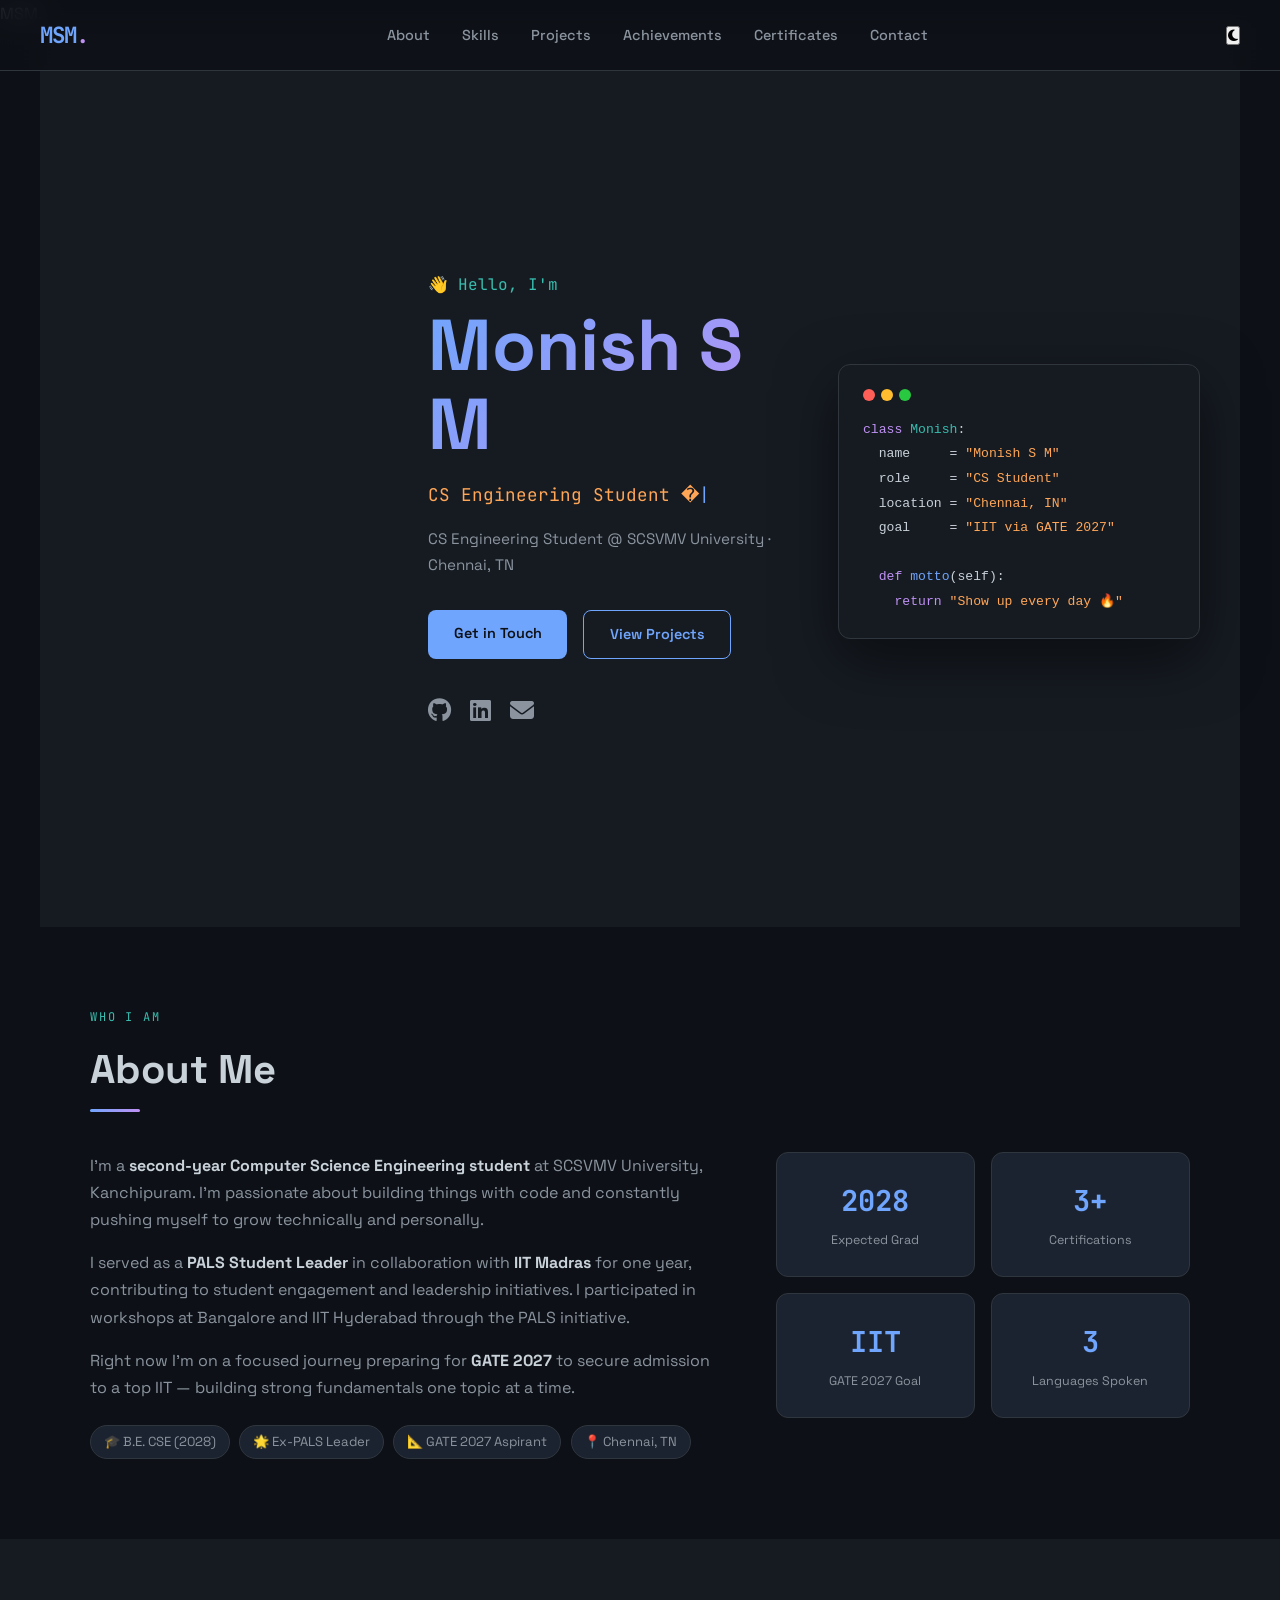
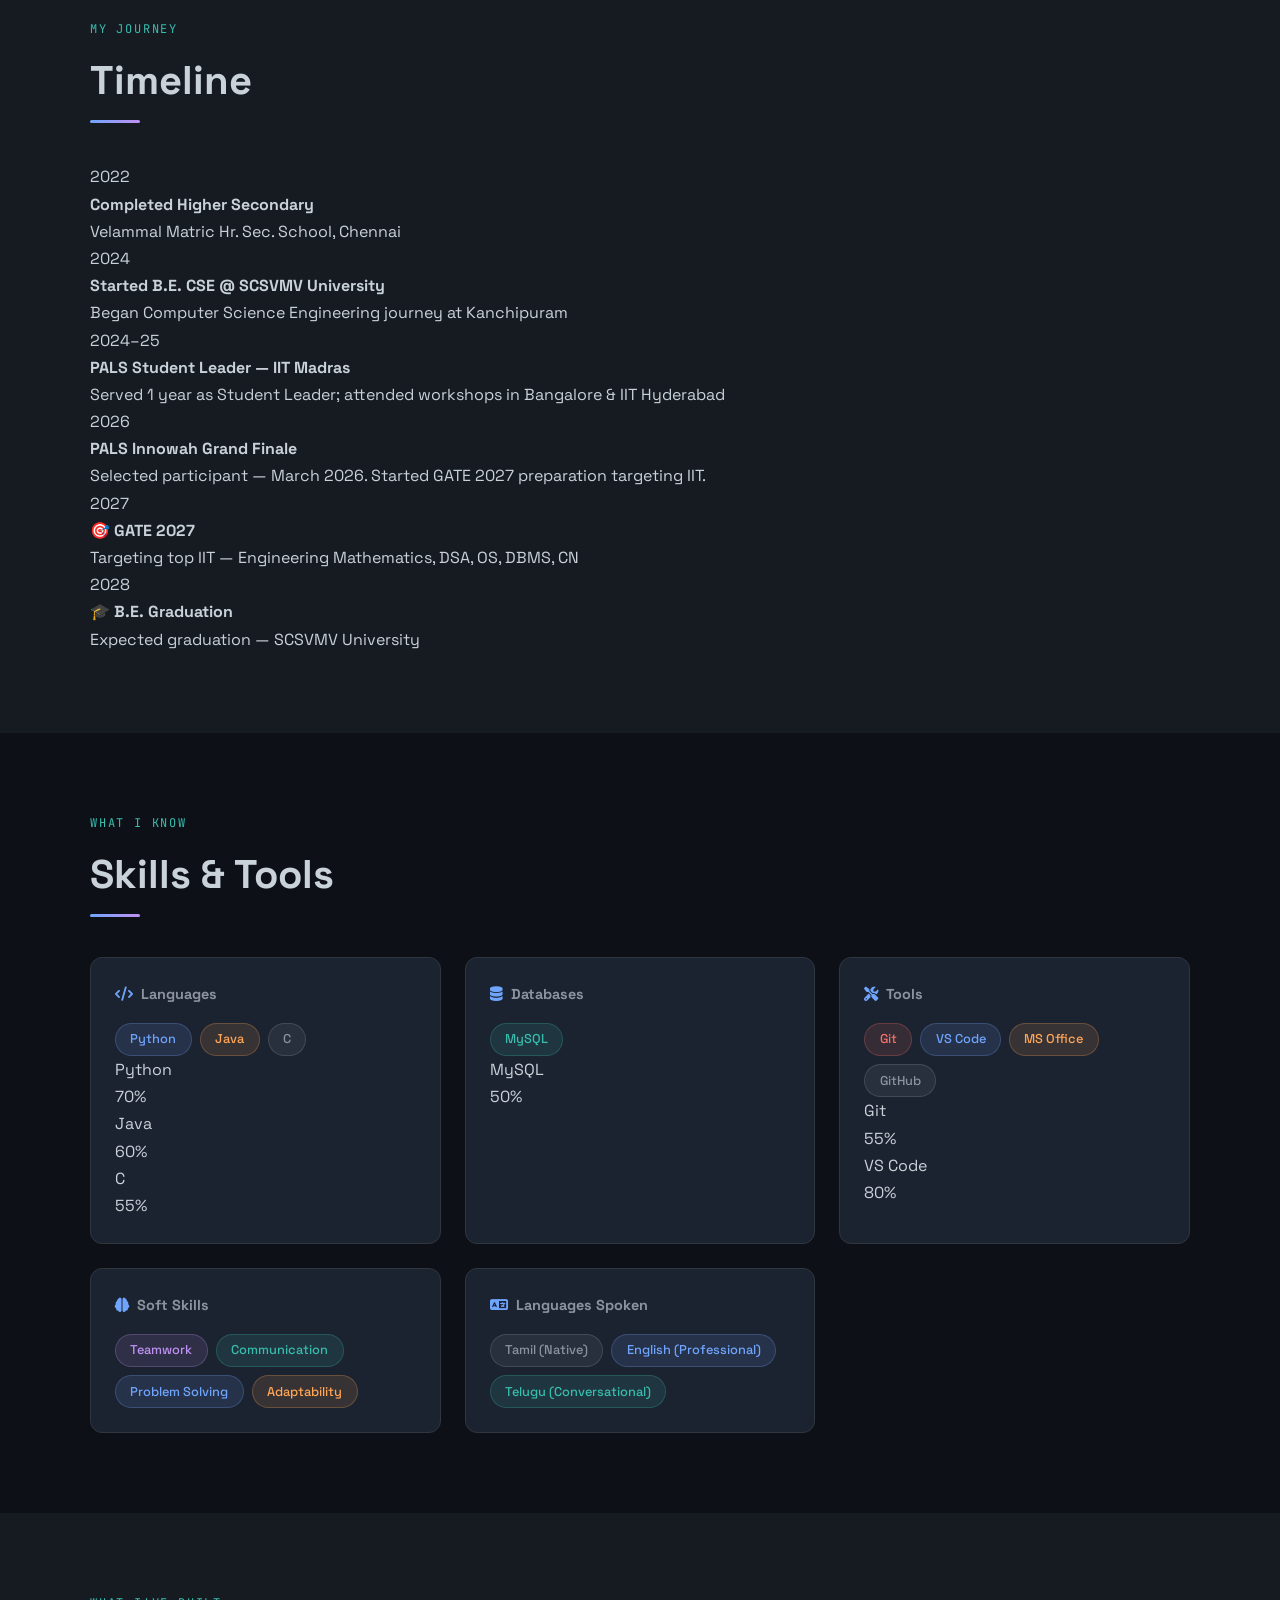
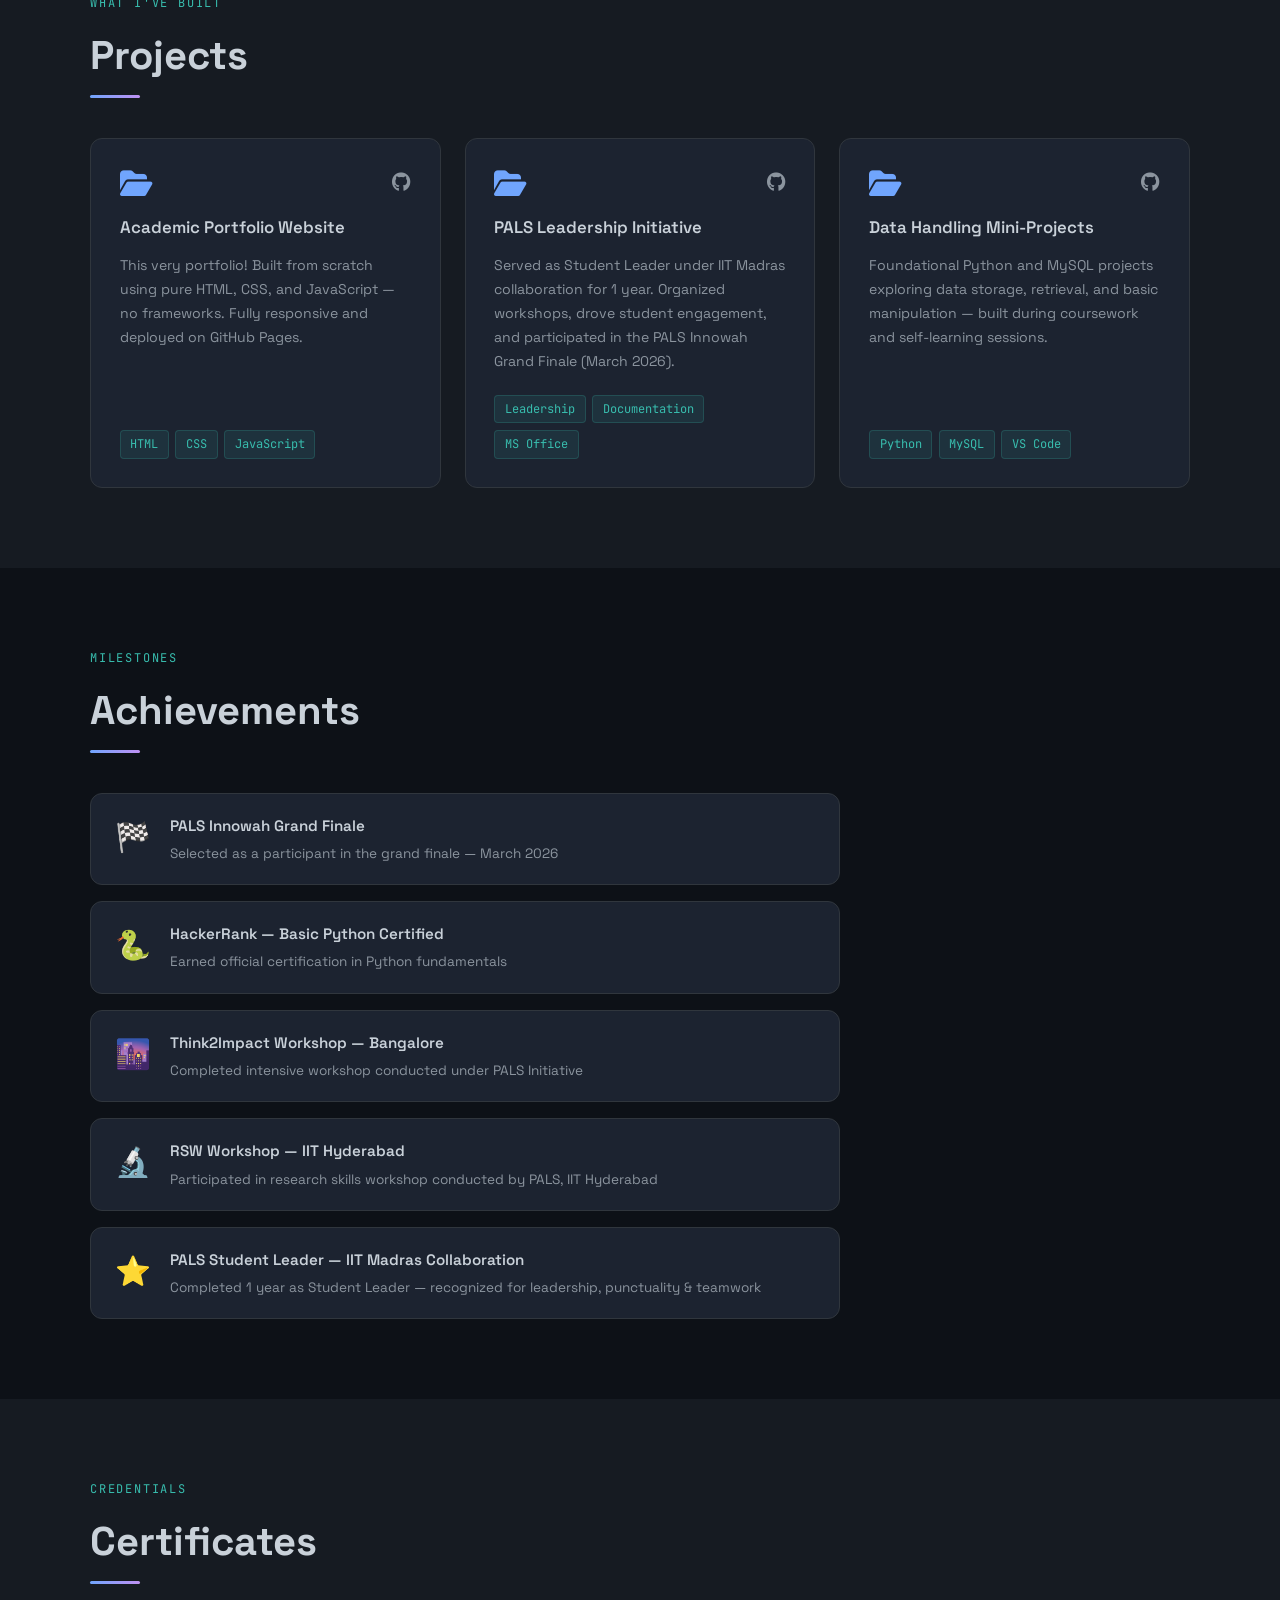
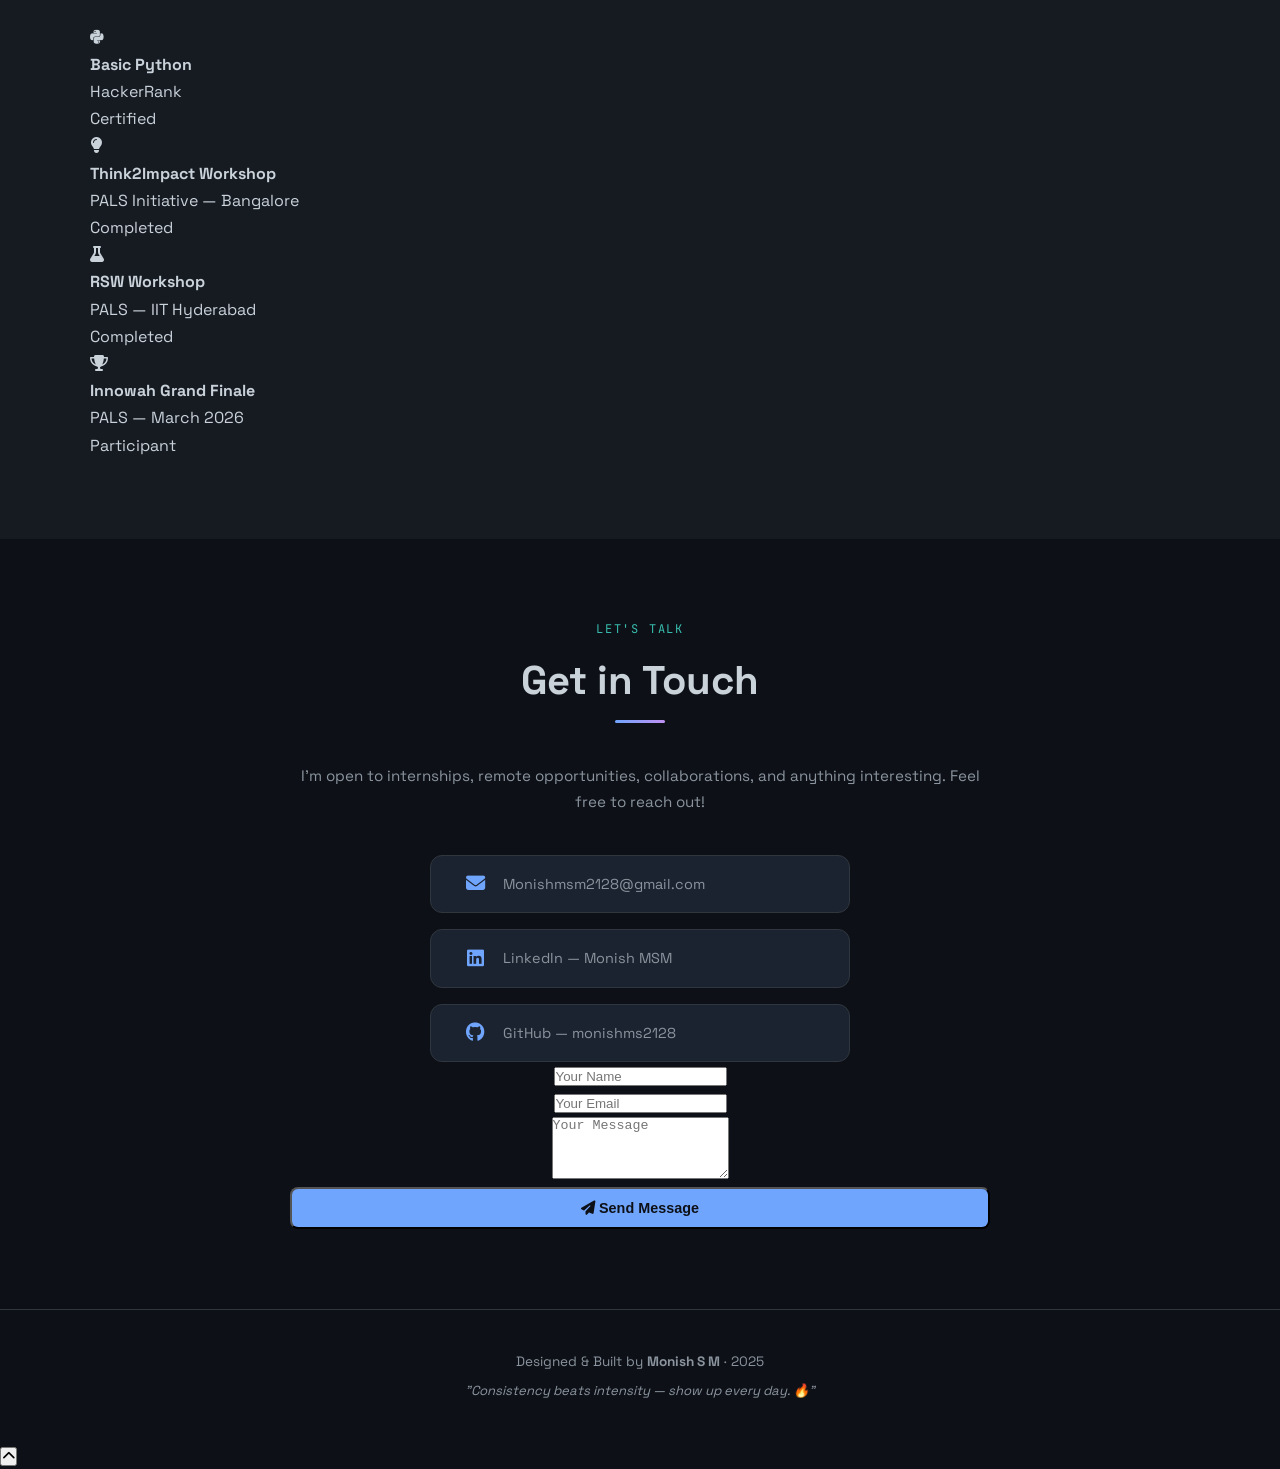
==== index.html @ 7070e0ac "Enhance index.html with new UI features and updates Added loading screen, scroll progress, custom cu" ====
<!DOCTYPE html>
<html lang="en">
<head>
  <meta charset="UTF-8" />
  <meta name="viewport" content="width=device-width, initial-scale=1.0"/>
  <title>Monish S M — Portfolio</title>
  <link rel="stylesheet" href="style.css"/>
  <link href="https://fonts.googleapis.com/css2?family=Space+Grotesk:wght@400;500;600;700&family=JetBrains+Mono:wght@400;600&display=swap" rel="stylesheet"/>
  <link rel="stylesheet" href="https://cdnjs.cloudflare.com/ajax/libs/font-awesome/6.5.0/css/all.min.css"/>
</head>
<body>

  <!-- LOADING SCREEN -->
  <div id="loader">
    <div class="loader-text">MSM<span class="loader-dot">.</span></div>
    <div class="loader-bar"><div class="loader-fill"></div></div>
  </div>

  <!-- SCROLL PROGRESS -->
  <div id="scroll-progress"></div>

  <!-- CUSTOM CURSOR -->
  <div id="cursor"></div>
  <div id="cursor-trail"></div>

  <!-- NAV -->
  <nav id="navbar">
    <div class="nav-logo">MSM<span class="dot">.</span></div>
    <ul class="nav-links" id="nav-links">
      <li><a href="#about">About</a></li>
      <li><a href="#skills">Skills</a></li>
      <li><a href="#projects">Projects</a></li>
      <li><a href="#achievements">Achievements</a></li>
      <li><a href="#certificates">Certificates</a></li>
      <li><a href="#contact">Contact</a></li>
    </ul>
    <div class="nav-right">
      <button id="theme-toggle" title="Toggle theme"><i class="fas fa-moon"></i></button>
      <div class="hamburger" id="hamburger"><span></span><span></span><span></span></div>
    </div>
  </nav>

  <!-- HERO -->
  <section id="hero">
    <canvas id="particles"></canvas>
    <div class="hero-content">
      <p class="hero-eyebrow">👋 Hello, I'm</p>
      <h1 class="hero-name">Monish S M</h1>
      <div class="hero-typing">
        <span id="typed-text"></span><span class="cursor">|</span>
      </div>
      <p class="hero-sub">CS Engineering Student @ SCSVMV University · Chennai, TN</p>
      <div class="hero-btns">
        <a href="#contact" class="btn btn-primary">Get in Touch</a>
        <a href="#projects" class="btn btn-outline">View Projects</a>
      </div>
      <div class="hero-links">
        <a href="https://github.com/monishms2128" target="_blank"><i class="fab fa-github"></i></a>
        <a href="https://www.linkedin.com/in/monish-msm" target="_blank"><i class="fab fa-linkedin"></i></a>
        <a href="mailto:Monishmsm2128@gmail.com"><i class="fas fa-envelope"></i></a>
      </div>
    </div>
    <div class="hero-visual">
      <div class="code-card">
        <div class="code-dots"><span></span><span></span><span></span></div>
        <pre><code><span class="kw">class</span> <span class="cn">Monish</span>:
  name     = <span class="str">"Monish S M"</span>
  role     = <span class="str">"CS Student"</span>
  location = <span class="str">"Chennai, IN"</span>
  goal     = <span class="str">"IIT via GATE 2027"</span>

  <span class="kw">def</span> <span class="fn">motto</span>(self):
    <span class="kw">return</span> <span class="str">"Show up every day 🔥"</span></code></pre>
      </div>
    </div>
  </section>

  <!-- ABOUT -->
  <section id="about">
    <div class="section-inner">
      <p class="section-label">WHO I AM</p>
      <h2 class="section-title">About Me</h2>
      <div class="about-grid">
        <div class="about-text">
          <p>I'm a <strong>second-year Computer Science Engineering student</strong> at SCSVMV University, Kanchipuram. I'm passionate about building things with code and constantly pushing myself to grow technically and personally.</p>
          <p>I served as a <strong>PALS Student Leader</strong> in collaboration with <strong>IIT Madras</strong> for one year, contributing to student engagement and leadership initiatives. I participated in workshops at Bangalore and IIT Hyderabad through the PALS initiative.</p>
          <p>Right now I'm on a focused journey preparing for <strong>GATE 2027</strong> to secure admission to a top IIT — building strong fundamentals one topic at a time.</p>
          <div class="about-tags">
            <span>🎓 B.E. CSE (2028)</span>
            <span>🌟 Ex-PALS Leader</span>
            <span>📐 GATE 2027 Aspirant</span>
            <span>📍 Chennai, TN</span>
          </div>
        </div>
        <div class="about-stats">
          <div class="stat-card reveal"><span class="stat-num">2028</span><span class="stat-label">Expected Grad</span></div>
          <div class="stat-card reveal"><span class="stat-num">3+</span><span class="stat-label">Certifications</span></div>
          <div class="stat-card reveal"><span class="stat-num">IIT</span><span class="stat-label">GATE 2027 Goal</span></div>
          <div class="stat-card reveal"><span class="stat-num">3</span><span class="stat-label">Languages Spoken</span></div>
        </div>
      </div>
    </div>
  </section>

  <!-- TIMELINE -->
  <section id="timeline">
    <div class="section-inner">
      <p class="section-label">MY JOURNEY</p>
      <h2 class="section-title">Timeline</h2>
      <div class="timeline">
        <div class="tl-item reveal">
          <div class="tl-dot"></div>
          <div class="tl-year">2022</div>
          <div class="tl-card">
            <h4>Completed Higher Secondary</h4>
            <p>Velammal Matric Hr. Sec. School, Chennai</p>
          </div>
        </div>
        <div class="tl-item reveal">
          <div class="tl-dot"></div>
          <div class="tl-year">2024</div>
          <div class="tl-card">
            <h4>Started B.E. CSE @ SCSVMV University</h4>
            <p>Began Computer Science Engineering journey at Kanchipuram</p>
          </div>
        </div>
        <div class="tl-item reveal">
          <div class="tl-dot"></div>
          <div class="tl-year">2024–25</div>
          <div class="tl-card">
            <h4>PALS Student Leader — IIT Madras</h4>
            <p>Served 1 year as Student Leader; attended workshops in Bangalore & IIT Hyderabad</p>
          </div>
        </div>
        <div class="tl-item reveal">
          <div class="tl-dot"></div>
          <div class="tl-year">2026</div>
          <div class="tl-card">
            <h4>PALS Innowah Grand Finale</h4>
            <p>Selected participant — March 2026. Started GATE 2027 preparation targeting IIT.</p>
          </div>
        </div>
        <div class="tl-item reveal">
          <div class="tl-dot tl-future"></div>
          <div class="tl-year">2027</div>
          <div class="tl-card tl-card-future">
            <h4>🎯 GATE 2027</h4>
            <p>Targeting top IIT — Engineering Mathematics, DSA, OS, DBMS, CN</p>
          </div>
        </div>
        <div class="tl-item reveal">
          <div class="tl-dot tl-future"></div>
          <div class="tl-year">2028</div>
          <div class="tl-card tl-card-future">
            <h4>🎓 B.E. Graduation</h4>
            <p>Expected graduation — SCSVMV University</p>
          </div>
        </div>
      </div>
    </div>
  </section>

  <!-- SKILLS -->
  <section id="skills">
    <div class="section-inner">
      <p class="section-label">WHAT I KNOW</p>
      <h2 class="section-title">Skills & Tools</h2>
      <div class="skills-grid">
        <div class="skill-group reveal">
          <h3><i class="fas fa-code"></i> Languages</h3>
          <div class="skill-pills">
            <span class="pill pill-blue">Python</span>
            <span class="pill pill-orange">Java</span>
            <span class="pill pill-gray">C</span>
          </div>
          <div class="skill-bars">
            <div class="skill-bar-item">
              <span>Python</span>
              <div class="bar"><div class="bar-fill" data-w="70"></div></div>
              <span class="pct">70%</span>
            </div>
            <div class="skill-bar-item">
              <span>Java</span>
              <div class="bar"><div class="bar-fill" data-w="60"></div></div>
              <span class="pct">60%</span>
            </div>
            <div class="skill-bar-item">
              <span>C</span>
              <div class="bar"><div class="bar-fill" data-w="55"></div></div>
              <span class="pct">55%</span>
            </div>
          </div>
        </div>
        <div class="skill-group reveal">
          <h3><i class="fas fa-database"></i> Databases</h3>
          <div class="skill-pills">
            <span class="pill pill-teal">MySQL</span>
          </div>
          <div class="skill-bars">
            <div class="skill-bar-item">
              <span>MySQL</span>
              <div class="bar"><div class="bar-fill" data-w="50"></div></div>
              <span class="pct">50%</span>
            </div>
          </div>
        </div>
        <div class="skill-group reveal">
          <h3><i class="fas fa-tools"></i> Tools</h3>
          <div class="skill-pills">
            <span class="pill pill-red">Git</span>
            <span class="pill pill-blue">VS Code</span>
            <span class="pill pill-orange">MS Office</span>
            <span class="pill pill-gray">GitHub</span>
          </div>
          <div class="skill-bars">
            <div class="skill-bar-item">
              <span>Git</span>
              <div class="bar"><div class="bar-fill" data-w="55"></div></div>
              <span class="pct">55%</span>
            </div>
            <div class="skill-bar-item">
              <span>VS Code</span>
              <div class="bar"><div class="bar-fill" data-w="80"></div></div>
              <span class="pct">80%</span>
            </div>
          </div>
        </div>
        <div class="skill-group reveal">
          <h3><i class="fas fa-brain"></i> Soft Skills</h3>
          <div class="skill-pills">
            <span class="pill pill-purple">Teamwork</span>
            <span class="pill pill-teal">Communication</span>
            <span class="pill pill-blue">Problem Solving</span>
            <span class="pill pill-orange">Adaptability</span>
          </div>
        </div>
        <div class="skill-group reveal">
          <h3><i class="fas fa-language"></i> Languages Spoken</h3>
          <div class="skill-pills">
            <span class="pill pill-gray">Tamil (Native)</span>
            <span class="pill pill-blue">English (Professional)</span>
            <span class="pill pill-teal">Telugu (Conversational)</span>
          </div>
        </div>
      </div>
    </div>
  </section>

  <!-- PROJECTS -->
  <section id="projects">
    <div class="section-inner">
      <p class="section-label">WHAT I'VE BUILT</p>
      <h2 class="section-title">Projects</h2>
      <div class="projects-grid">
        <div class="project-card reveal">
          <div class="project-top">
            <i class="fas fa-folder-open project-icon"></i>
            <div class="project-links">
              <a href="https://github.com/monishms2128" target="_blank"><i class="fab fa-github"></i></a>
            </div>
          </div>
          <h3>Academic Portfolio Website</h3>
          <p>This very portfolio! Built from scratch using pure HTML, CSS, and JavaScript — no frameworks. Fully responsive and deployed on GitHub Pages.</p>
          <div class="project-stack">
            <span>HTML</span><span>CSS</span><span>JavaScript</span>
          </div>
        </div>
        <div class="project-card reveal">
          <div class="project-top">
            <i class="fas fa-folder-open project-icon"></i>
            <div class="project-links">
              <a href="https://github.com/monishms2128" target="_blank"><i class="fab fa-github"></i></a>
            </div>
          </div>
          <h3>PALS Leadership Initiative</h3>
          <p>Served as Student Leader under IIT Madras collaboration for 1 year. Organized workshops, drove student engagement, and participated in the PALS Innowah Grand Finale (March 2026).</p>
          <div class="project-stack">
            <span>Leadership</span><span>Documentation</span><span>MS Office</span>
          </div>
        </div>
        <div class="project-card reveal">
          <div class="project-top">
            <i class="fas fa-folder-open project-icon"></i>
            <div class="project-links">
              <a href="https://github.com/monishms2128" target="_blank"><i class="fab fa-github"></i></a>
            </div>
          </div>
          <h3>Data Handling Mini-Projects</h3>
          <p>Foundational Python and MySQL projects exploring data storage, retrieval, and basic manipulation — built during coursework and self-learning sessions.</p>
          <div class="project-stack">
            <span>Python</span><span>MySQL</span><span>VS Code</span>
          </div>
        </div>
      </div>
    </div>
  </section>

  <!-- ACHIEVEMENTS -->
  <section id="achievements">
    <div class="section-inner">
      <p class="section-label">MILESTONES</p>
      <h2 class="section-title">Achievements</h2>
      <div class="achievements-list">
        <div class="achievement-item reveal">
          <div class="ach-icon">🏁</div>
          <div class="ach-body">
            <h4>PALS Innowah Grand Finale</h4>
            <p>Selected as a participant in the grand finale — March 2026</p>
          </div>
        </div>
        <div class="achievement-item reveal">
          <div class="ach-icon">🐍</div>
          <div class="ach-body">
            <h4>HackerRank — Basic Python Certified</h4>
            <p>Earned official certification in Python fundamentals</p>
          </div>
        </div>
        <div class="achievement-item reveal">
          <div class="ach-icon">🌆</div>
          <div class="ach-body">
            <h4>Think2Impact Workshop — Bangalore</h4>
            <p>Completed intensive workshop conducted under PALS Initiative</p>
          </div>
        </div>
        <div class="achievement-item reveal">
          <div class="ach-icon">🔬</div>
          <div class="ach-body">
            <h4>RSW Workshop — IIT Hyderabad</h4>
            <p>Participated in research skills workshop conducted by PALS, IIT Hyderabad</p>
          </div>
        </div>
        <div class="achievement-item reveal">
          <div class="ach-icon">⭐</div>
          <div class="ach-body">
            <h4>PALS Student Leader — IIT Madras Collaboration</h4>
            <p>Completed 1 year as Student Leader — recognized for leadership, punctuality & teamwork</p>
          </div>
        </div>
      </div>
    </div>
  </section>

  <!-- CERTIFICATES -->
  <section id="certificates">
    <div class="section-inner">
      <p class="section-label">CREDENTIALS</p>
      <h2 class="section-title">Certificates</h2>
      <div class="cert-grid">
        <div class="cert-card reveal">
          <div class="cert-icon"><i class="fab fa-python"></i></div>
          <div class="cert-body">
            <h4>Basic Python</h4>
            <p>HackerRank</p>
            <span class="cert-badge">Certified</span>
          </div>
        </div>
        <div class="cert-card reveal">
          <div class="cert-icon"><i class="fas fa-lightbulb"></i></div>
          <div class="cert-body">
            <h4>Think2Impact Workshop</h4>
            <p>PALS Initiative — Bangalore</p>
            <span class="cert-badge">Completed</span>
          </div>
        </div>
        <div class="cert-card reveal">
          <div class="cert-icon"><i class="fas fa-flask"></i></div>
          <div class="cert-body">
            <h4>RSW Workshop</h4>
            <p>PALS — IIT Hyderabad</p>
            <span class="cert-badge">Completed</span>
          </div>
        </div>
        <div class="cert-card reveal">
          <div class="cert-icon"><i class="fas fa-trophy"></i></div>
          <div class="cert-body">
            <h4>Innowah Grand Finale</h4>
            <p>PALS — March 2026</p>
            <span class="cert-badge">Participant</span>
          </div>
        </div>
      </div>
    </div>
  </section>

  <!-- CONTACT -->
  <section id="contact">
    <div class="section-inner contact-inner">
      <p class="section-label">LET'S TALK</p>
      <h2 class="section-title">Get in Touch</h2>
      <p class="contact-sub">I'm open to internships, remote opportunities, collaborations, and anything interesting. Feel free to reach out!</p>
      <div class="contact-wrapper">
        <div class="contact-links">
          <a href="mailto:Monishmsm2128@gmail.com" class="contact-card reveal">
            <i class="fas fa-envelope"></i>
            <span>Monishmsm2128@gmail.com</span>
          </a>
          <a href="https://www.linkedin.com/in/monish-msm" target="_blank" class="contact-card reveal">
            <i class="fab fa-linkedin"></i>
            <span>LinkedIn — Monish MSM</span>
          </a>
          <a href="https://github.com/monishms2128" target="_blank" class="contact-card reveal">
            <i class="fab fa-github"></i>
            <span>GitHub — monishms2128</span>
          </a>
        </div>
        <form class="contact-form reveal" id="contact-form">
          <div class="form-group">
            <input type="text" id="form-name" placeholder="Your Name" required />
          </div>
          <div class="form-group">
            <input type="email" id="form-email" placeholder="Your Email" required />
          </div>
          <div class="form-group">
            <textarea id="form-msg" rows="4" placeholder="Your Message" required></textarea>
          </div>
          <button type="submit" class="btn btn-primary" style="width:100%">
            <i class="fas fa-paper-plane"></i> Send Message
          </button>
          <p class="form-note" id="form-status"></p>
        </form>
      </div>
    </div>
  </section>

  <!-- FOOTER -->
  <footer>
    <p>Designed & Built by <strong>Monish S M</strong> · 2025</p>
    <p class="footer-motto">"Consistency beats intensity — show up every day. 🔥"</p>
  </footer>

  <!-- BACK TO TOP -->
  <button id="back-top" title="Back to top"><i class="fas fa-chevron-up"></i></button>

  <script src="script.js"></script>
</body>
</html>
---- style.css ----
/* ── RESET & BASE ── */
*, *::before, *::after { margin: 0; padding: 0; box-sizing: border-box; }

:root {
  --bg:        #0d1117;
  --bg2:       #161b22;
  --bg3:       #1c2330;
  --border:    #30363d;
  --text:      #c9d1d9;
  --text-dim:  #8b949e;
  --accent:    #70a5fd;
  --accent2:   #bf91f3;
  --teal:      #38bdae;
  --red:       #f47067;
  --orange:    #ffa657;
  --yellow:    #e3b341;
  --font-main: 'Space Grotesk', sans-serif;
  --font-mono: 'JetBrains Mono', monospace;
}

html { scroll-behavior: smooth; }

body {
  background: var(--bg);
  color: var(--text);
  font-family: var(--font-main);
  line-height: 1.7;
  overflow-x: hidden;
}

a { color: inherit; text-decoration: none; }

/* ── SCROLLBAR ── */
::-webkit-scrollbar { width: 6px; }
::-webkit-scrollbar-track { background: var(--bg); }
::-webkit-scrollbar-thumb { background: var(--accent); border-radius: 3px; }

/* ── NAV ── */
#navbar {
  position: fixed; top: 0; left: 0; right: 0; z-index: 100;
  display: flex; align-items: center; justify-content: space-between;
  padding: 1rem 2.5rem;
  background: rgba(13,17,23,0.85);
  backdrop-filter: blur(12px);
  border-bottom: 1px solid var(--border);
  transition: box-shadow 0.3s;
}
#navbar.scrolled { box-shadow: 0 4px 30px rgba(0,0,0,0.4); }

.nav-logo {
  font-family: var(--font-mono);
  font-size: 1.4rem;
  font-weight: 700;
  color: var(--accent);
  letter-spacing: -1px;
}
.dot { color: var(--accent2); }

.nav-links { display: flex; gap: 2rem; list-style: none; }
.nav-links a {
  font-size: 0.9rem;
  font-weight: 500;
  color: var(--text-dim);
  transition: color 0.2s;
  position: relative;
}
.nav-links a::after {
  content: '';
  position: absolute; bottom: -3px; left: 0;
  width: 0; height: 2px;
  background: var(--accent);
  transition: width 0.2s;
}
.nav-links a:hover { color: var(--accent); }
.nav-links a:hover::after { width: 100%; }

.hamburger { display: none; flex-direction: column; gap: 5px; cursor: pointer; }
.hamburger span { display: block; width: 24px; height: 2px; background: var(--text); border-radius: 2px; transition: 0.3s; }

/* ── HERO ── */
#hero {
  min-height: 100vh;
  display: flex; align-items: center; justify-content: space-between;
  gap: 3rem;
  padding: 7rem 2.5rem 4rem;
  max-width: 1200px;
  margin: 0 auto;
}

.hero-content { flex: 1; }
.hero-eyebrow { font-family: var(--font-mono); color: var(--teal); font-size: 1rem; margin-bottom: 0.5rem; }

.hero-name {
  font-size: clamp(2.8rem, 6vw, 4.5rem);
  font-weight: 700;
  line-height: 1.1;
  background: linear-gradient(135deg, var(--accent) 0%, var(--accent2) 100%);
  -webkit-background-clip: text;
  -webkit-text-fill-color: transparent;
  background-clip: text;
  margin-bottom: 1rem;
}

.hero-typing {
  font-family: var(--font-mono);
  font-size: 1.1rem;
  color: var(--orange);
  min-height: 1.8rem;
  margin-bottom: 1rem;
}
.cursor {
  display: inline-block;
  color: var(--accent);
  animation: blink 0.8s infinite;
}
@keyframes blink { 0%,100%{opacity:1} 50%{opacity:0} }

.hero-sub { color: var(--text-dim); font-size: 0.95rem; margin-bottom: 2rem; }

.hero-btns { display: flex; gap: 1rem; flex-wrap: wrap; margin-bottom: 2rem; }

.btn {
  padding: 0.7rem 1.6rem;
  border-radius: 8px;
  font-weight: 600;
  font-size: 0.9rem;
  cursor: pointer;
  transition: all 0.2s;
  display: inline-block;
}
.btn-primary {
  background: var(--accent);
  color: var(--bg);
}
.btn-primary:hover { background: #5a94f0; transform: translateY(-2px); box-shadow: 0 8px 20px rgba(112,165,253,0.3); }
.btn-outline {
  border: 1.5px solid var(--accent);
  color: var(--accent);
}
.btn-outline:hover { background: rgba(112,165,253,0.1); transform: translateY(-2px); }

.hero-links { display: flex; gap: 1.2rem; }
.hero-links a {
  font-size: 1.5rem;
  color: var(--text-dim);
  transition: color 0.2s, transform 0.2s;
}
.hero-links a:hover { color: var(--accent); transform: translateY(-3px); }

/* CODE CARD */
.hero-visual { flex: 1; display: flex; justify-content: center; align-items: center; }
.code-card {
  background: var(--bg2);
  border: 1px solid var(--border);
  border-radius: 12px;
  padding: 1.5rem;
  width: 100%;
  max-width: 420px;
  box-shadow: 0 20px 60px rgba(0,0,0,0.5);
  animation: float 4s ease-in-out infinite;
}
@keyframes float {
  0%,100% { transform: translateY(0); }
  50% { transform: translateY(-12px); }
}
.code-dots { display: flex; gap: 6px; margin-bottom: 1rem; }
.code-dots span {
  width: 12px; height: 12px; border-radius: 50%;
}
.code-dots span:nth-child(1) { background: #ff5f57; }
.code-dots span:nth-child(2) { background: #febc2e; }
.code-dots span:nth-child(3) { background: #28c840; }

.code-card pre { font-family: var(--font-mono); font-size: 0.82rem; line-height: 1.8; overflow-x: auto; }
.kw  { color: var(--accent2); }
.cn  { color: var(--teal); }
.fn  { color: var(--accent); }
.str { color: var(--orange); }

/* ── SECTIONS ── */
section { padding: 5rem 1rem; }
section:nth-child(even) { background: var(--bg2); }

.section-inner { max-width: 1100px; margin: 0 auto; }

.section-label {
  font-family: var(--font-mono);
  font-size: 0.75rem;
  letter-spacing: 0.15em;
  color: var(--teal);
  margin-bottom: 0.5rem;
}
.section-title {
  font-size: clamp(1.8rem, 4vw, 2.5rem);
  font-weight: 700;
  margin-bottom: 3rem;
  position: relative;
  display: inline-block;
}
.section-title::after {
  content: '';
  position: absolute;
  bottom: -8px; left: 0;
  width: 50px; height: 3px;
  background: linear-gradient(90deg, var(--accent), var(--accent2));
  border-radius: 2px;
}

/* ── ABOUT ── */
.about-grid { display: grid; grid-template-columns: 1.5fr 1fr; gap: 4rem; align-items: start; }
.about-text p { color: var(--text-dim); margin-bottom: 1rem; }
.about-text strong { color: var(--text); }
.about-tags { display: flex; flex-wrap: wrap; gap: 0.6rem; margin-top: 1.5rem; }
.about-tags span {
  background: var(--bg3);
  border: 1px solid var(--border);
  padding: 0.3rem 0.8rem;
  border-radius: 20px;
  font-size: 0.82rem;
  color: var(--text-dim);
}
.about-stats { display: grid; grid-template-columns: 1fr 1fr; gap: 1rem; }
.stat-card {
  background: var(--bg3);
  border: 1px solid var(--border);
  border-radius: 12px;
  padding: 1.5rem 1rem;
  text-align: center;
  transition: border-color 0.2s, transform 0.2s;
}
.stat-card:hover { border-color: var(--accent); transform: translateY(-3px); }
.stat-num { display: block; font-size: 1.8rem; font-weight: 700; color: var(--accent); font-family: var(--font-mono); }
.stat-label { font-size: 0.78rem; color: var(--text-dim); margin-top: 0.3rem; display: block; }

/* ── SKILLS ── */
.skills-grid { display: grid; grid-template-columns: repeat(auto-fit, minmax(260px, 1fr)); gap: 1.5rem; }
.skill-group {
  background: var(--bg3);
  border: 1px solid var(--border);
  border-radius: 12px;
  padding: 1.5rem;
  transition: border-color 0.2s;
}
.skill-group:hover { border-color: var(--accent); }
.skill-group h3 { font-size: 0.9rem; color: var(--text-dim); margin-bottom: 1rem; display: flex; align-items: center; gap: 0.5rem; }
.skill-group h3 i { color: var(--accent); }
.skill-pills { display: flex; flex-wrap: wrap; gap: 0.5rem; }
.pill {
  padding: 0.3rem 0.9rem;
  border-radius: 20px;
  font-size: 0.8rem;
  font-weight: 500;
  border: 1px solid transparent;
}
.pill-blue   { background: rgba(112,165,253,0.12); color: var(--accent);  border-color: rgba(112,165,253,0.25); }
.pill-orange { background: rgba(255,166,87,0.12);  color: var(--orange);  border-color: rgba(255,166,87,0.25); }
.pill-gray   { background: rgba(139,148,158,0.12); color: var(--text-dim);border-color: rgba(139,148,158,0.25); }
.pill-teal   { background: rgba(56,189,174,0.12);  color: var(--teal);    border-color: rgba(56,189,174,0.25); }
.pill-red    { background: rgba(244,112,103,0.12); color: var(--red);     border-color: rgba(244,112,103,0.25); }
.pill-purple { background: rgba(191,145,243,0.12); color: var(--accent2); border-color: rgba(191,145,243,0.25); }

/* ── PROJECTS ── */
.projects-grid { display: grid; grid-template-columns: repeat(auto-fit, minmax(300px, 1fr)); gap: 1.5rem; }
.project-card {
  background: var(--bg3);
  border: 1px solid var(--border);
  border-radius: 12px;
  padding: 1.8rem;
  display: flex; flex-direction: column; gap: 0.8rem;
  transition: border-color 0.2s, transform 0.2s;
}
.project-card:hover { border-color: var(--accent); transform: translateY(-4px); box-shadow: 0 12px 40px rgba(0,0,0,0.3); }
.project-top { display: flex; justify-content: space-between; align-items: center; }
.project-icon { font-size: 1.8rem; color: var(--accent); }
.project-links a { font-size: 1.2rem; color: var(--text-dim); transition: color 0.2s; }
.project-links a:hover { color: var(--accent); }
.project-card h3 { font-size: 1.05rem; font-weight: 600; }
.project-card p { font-size: 0.88rem; color: var(--text-dim); flex: 1; }
.project-stack { display: flex; flex-wrap: wrap; gap: 0.4rem; margin-top: 0.5rem; }
.project-stack span {
  font-family: var(--font-mono);
  font-size: 0.75rem;
  color: var(--teal);
  background: rgba(56,189,174,0.1);
  border: 1px solid rgba(56,189,174,0.2);
  padding: 0.2rem 0.6rem;
  border-radius: 4px;
}

/* ── ACHIEVEMENTS ── */
.achievements-list { display: flex; flex-direction: column; gap: 1rem; max-width: 750px; }
.achievement-item {
  display: flex; align-items: flex-start; gap: 1.2rem;
  background: var(--bg3);
  border: 1px solid var(--border);
  border-radius: 12px;
  padding: 1.2rem 1.5rem;
  transition: border-color 0.2s, transform 0.2s;
}
.achievement-item:hover { border-color: var(--accent2); transform: translateX(4px); }
.ach-icon { font-size: 1.8rem; flex-shrink: 0; }
.ach-body h4 { font-size: 0.95rem; font-weight: 600; margin-bottom: 0.2rem; }
.ach-body p { font-size: 0.85rem; color: var(--text-dim); }

/* ── EDUCATION ── */
.edu-timeline { display: flex; flex-direction: column; gap: 1.2rem; max-width: 700px; }
.edu-card {
  display: flex; gap: 1.5rem; align-items: flex-start;
  background: var(--bg3);
  border: 1px solid var(--border);
  border-left: 3px solid var(--accent);
  border-radius: 0 12px 12px 0;
  padding: 1.5rem;
  transition: border-color 0.2s;
}
.edu-card:hover { border-left-color: var(--accent2); }
.edu-year {
  font-family: var(--font-mono);
  font-size: 0.82rem;
  color: var(--teal);
  min-width: 90px;
  padding-top: 0.2rem;
}
.edu-details h3 { font-size: 1rem; font-weight: 600; margin-bottom: 0.3rem; }
.edu-details p { font-size: 0.88rem; color: var(--text-dim); margin-bottom: 0.6rem; }
.edu-badge {
  font-size: 0.75rem;
  padding: 0.2rem 0.7rem;
  border-radius: 20px;
  background: rgba(112,165,253,0.15);
  color: var(--accent);
  border: 1px solid rgba(112,165,253,0.3);
}
.edu-done {
  background: rgba(56,189,174,0.15);
  color: var(--teal);
  border-color: rgba(56,189,174,0.3);
}

/* ── CONTACT ── */
.contact-inner { text-align: center; max-width: 700px; margin: 0 auto; }
.contact-inner .section-title::after { left: 50%; transform: translateX(-50%); }
.contact-sub { color: var(--text-dim); margin-bottom: 2.5rem; font-size: 0.95rem; }
.contact-links { display: flex; flex-direction: column; gap: 1rem; align-items: center; }
.contact-card {
  display: flex; align-items: center; gap: 1rem;
  background: var(--bg3);
  border: 1px solid var(--border);
  border-radius: 12px;
  padding: 1rem 2rem;
  width: 100%; max-width: 420px;
  transition: border-color 0.2s, transform 0.2s;
}
.contact-card:hover { border-color: var(--accent); transform: translateY(-2px); }
.contact-card i { font-size: 1.2rem; color: var(--accent); width: 24px; }
.contact-card span { font-size: 0.9rem; color: var(--text-dim); }

/* ── FOOTER ── */
footer {
  text-align: center;
  padding: 2.5rem 1rem;
  border-top: 1px solid var(--border);
  color: var(--text-dim);
  font-size: 0.85rem;
}
.footer-motto { color: var(--text-dim); font-style: italic; margin-top: 0.4rem; font-size: 0.82rem; }

/* ── FADE IN ANIMATION ── */
.fade-in { opacity: 0; transform: translateY(24px); transition: opacity 0.6s ease, transform 0.6s ease; }
.fade-in.visible { opacity: 1; transform: translateY(0); }

/* ── RESPONSIVE ── */
@media (max-width: 900px) {
  #hero { flex-direction: column; text-align: center; padding-top: 6rem; }
  .hero-btns, .hero-links { justify-content: center; }
  .about-grid { grid-template-columns: 1fr; }
  .hero-visual { width: 100%; }
}
@media (max-width: 600px) {
  .nav-links { display: none; flex-direction: column; position: absolute; top: 60px; left: 0; right: 0; background: var(--bg2); padding: 1.5rem; border-bottom: 1px solid var(--border); gap: 1rem; }
  .nav-links.open { display: flex; }
  .hamburger { display: flex; }
  #hero { padding: 5rem 1.2rem 3rem; }
  .about-stats { grid-template-columns: 1fr 1fr; }
  .edu-card { flex-direction: column; gap: 0.5rem; }
}
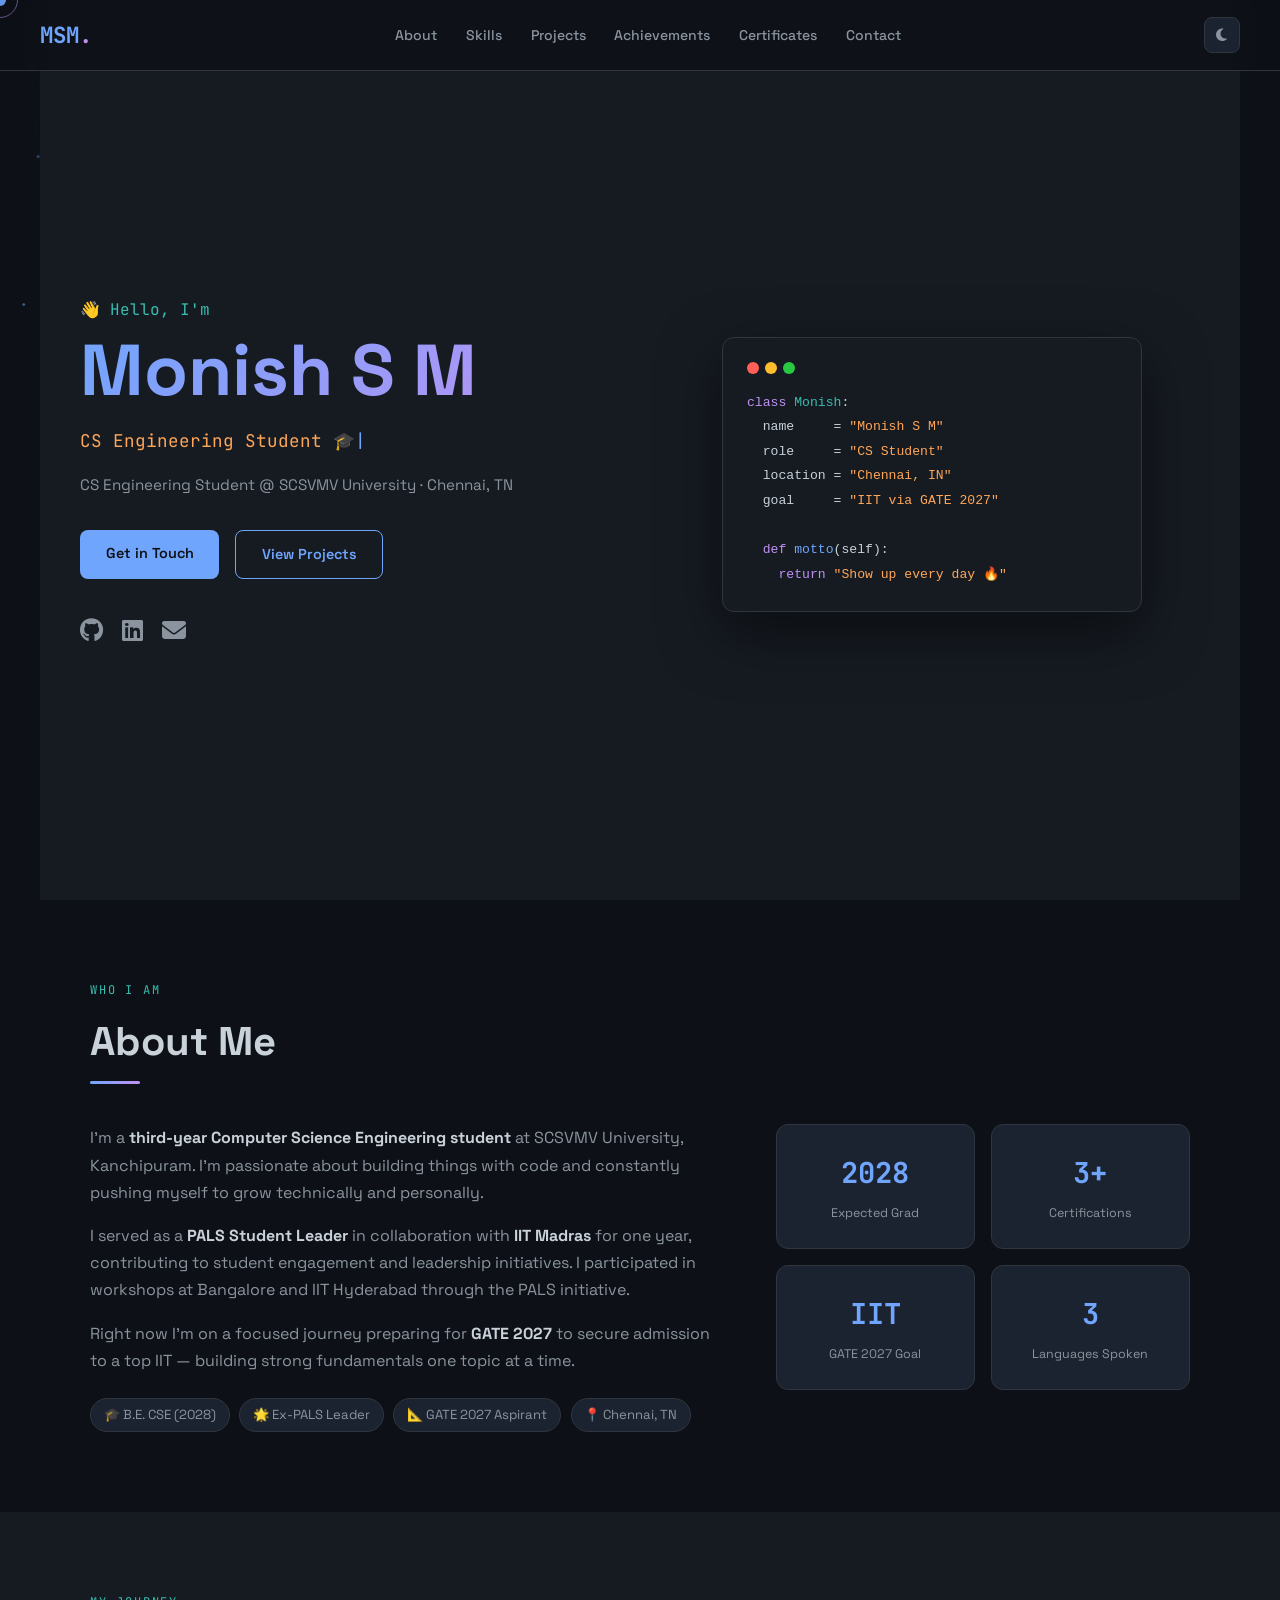
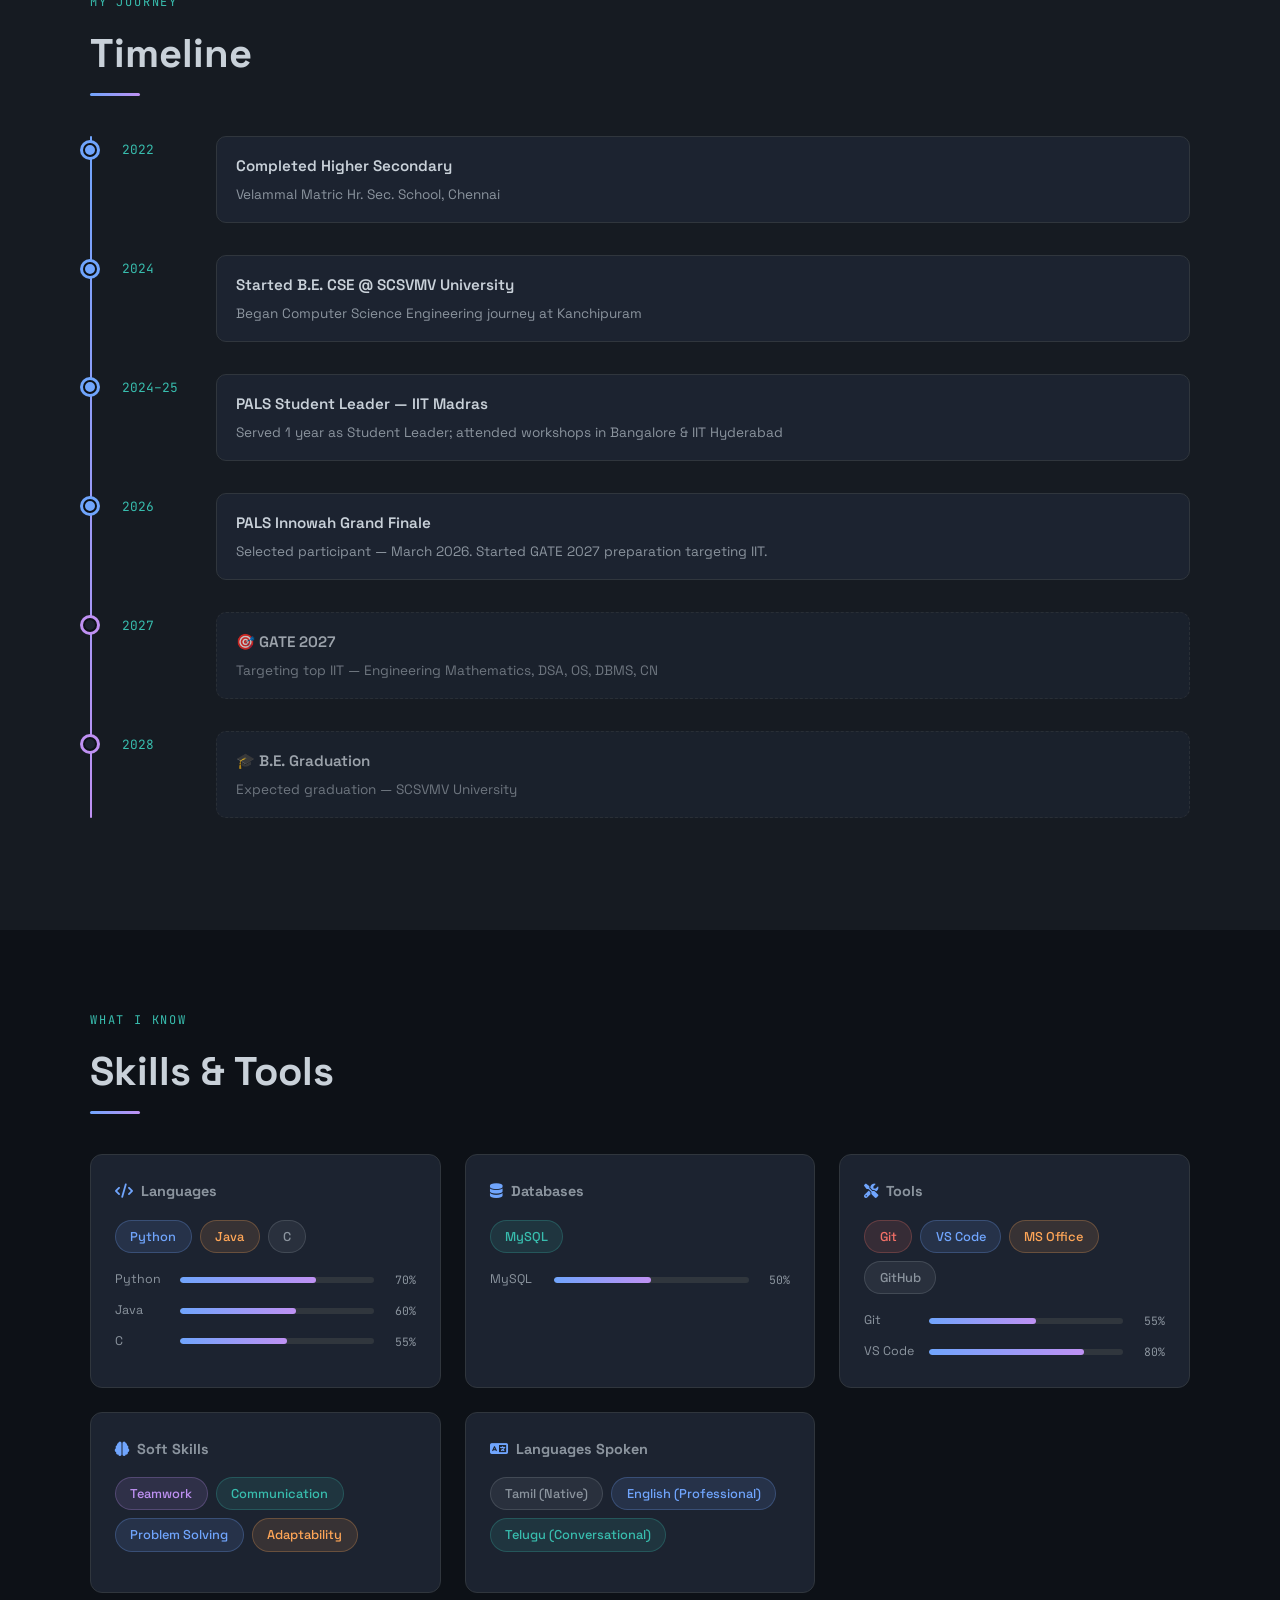
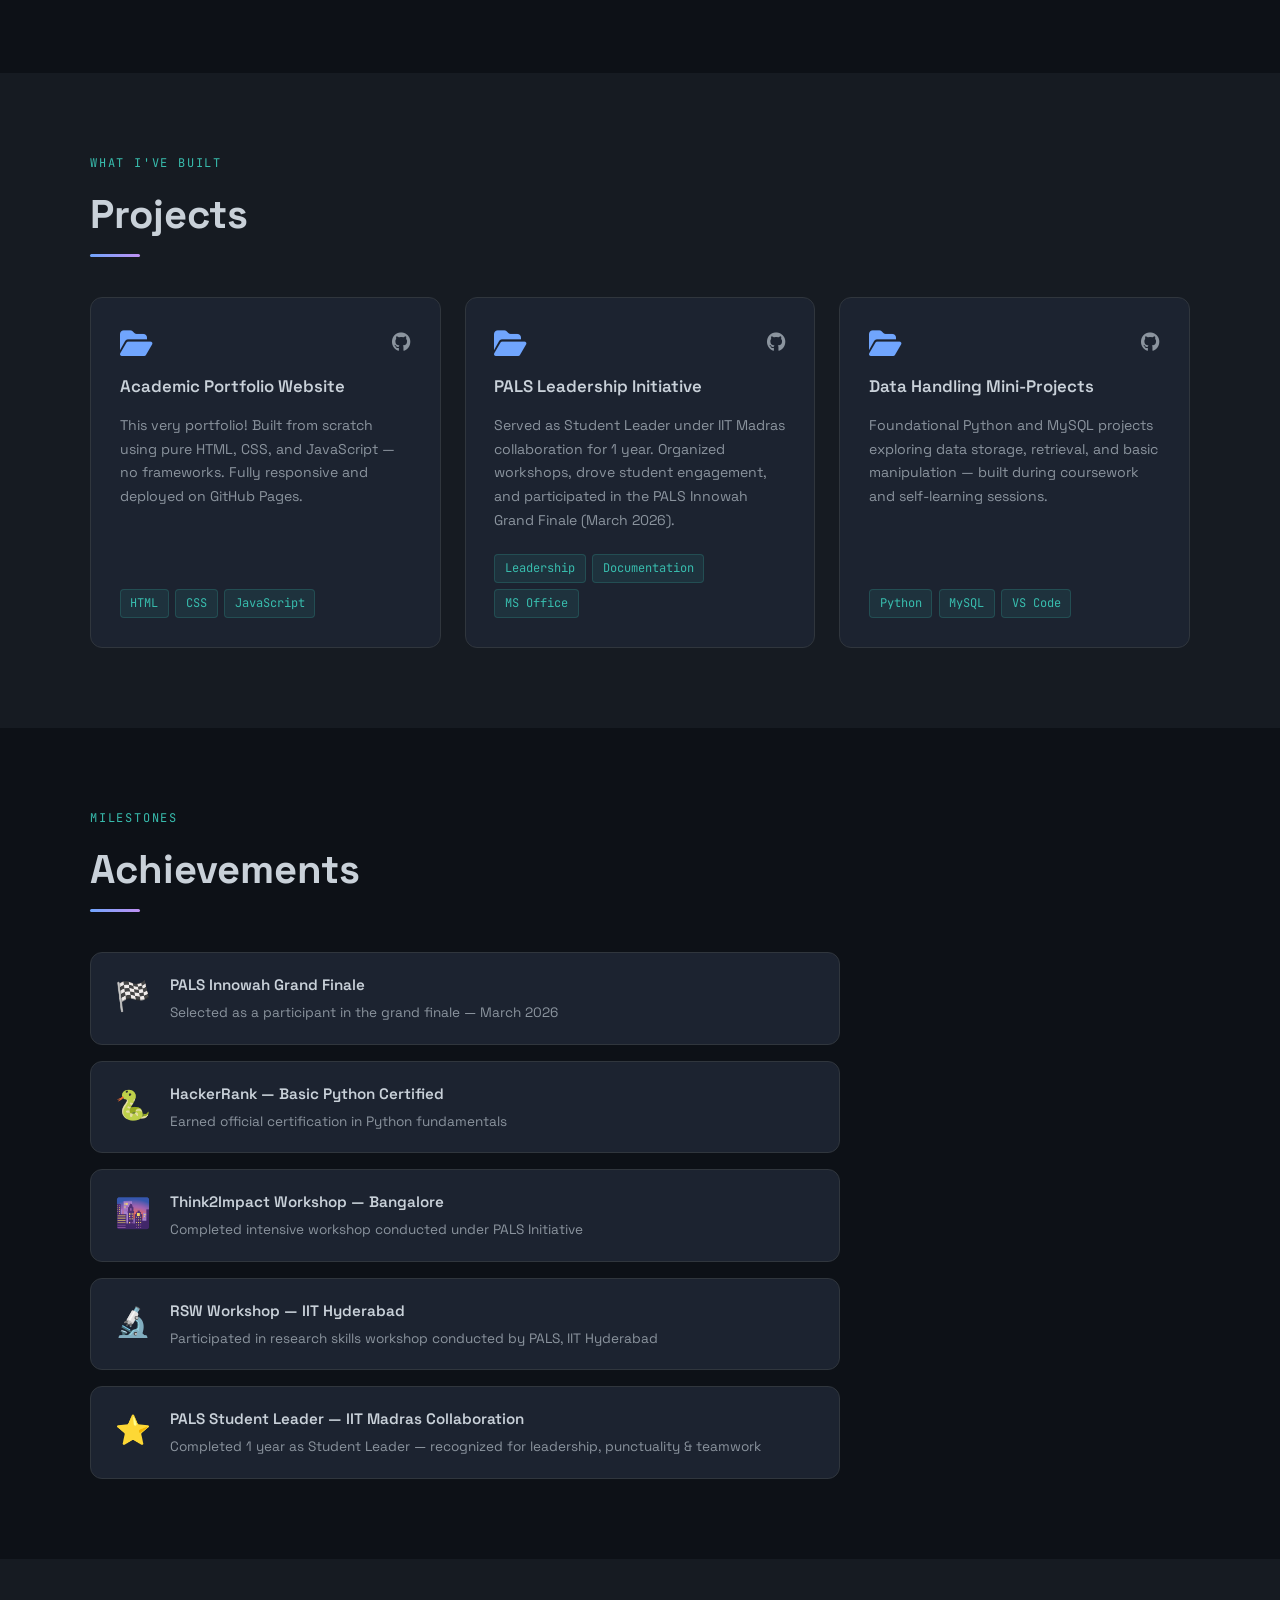
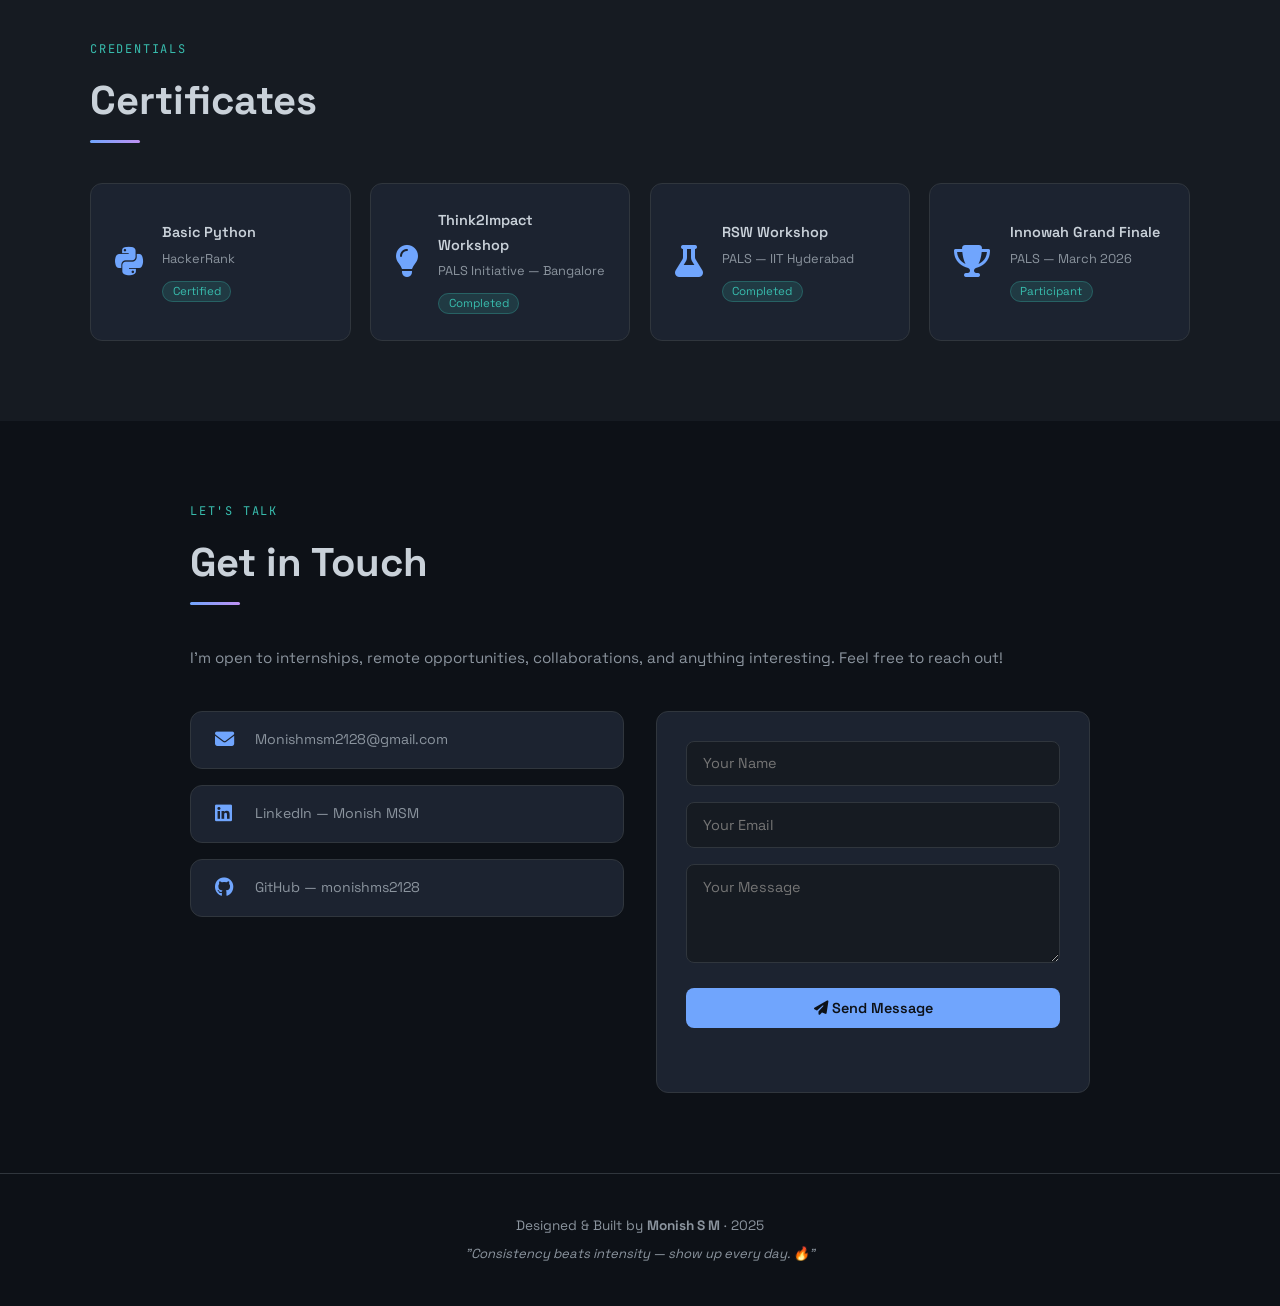
==== commit 76030192: "Update student year from second to third" ====
--- a/index.html
+++ b/index.html
@@ -82,7 +82,7 @@
       <h2 class="section-title">About Me</h2>
       <div class="about-grid">
         <div class="about-text">
-          <p>I'm a <strong>second-year Computer Science Engineering student</strong> at SCSVMV University, Kanchipuram. I'm passionate about building things with code and constantly pushing myself to grow technically and personally.</p>
+          <p>I'm a <strong>third-year Computer Science Engineering student</strong> at SCSVMV University, Kanchipuram. I'm passionate about building things with code and constantly pushing myself to grow technically and personally.</p>
           <p>I served as a <strong>PALS Student Leader</strong> in collaboration with <strong>IIT Madras</strong> for one year, contributing to student engagement and leadership initiatives. I participated in workshops at Bangalore and IIT Hyderabad through the PALS initiative.</p>
           <p>Right now I'm on a focused journey preparing for <strong>GATE 2027</strong> to secure admission to a top IIT — building strong fundamentals one topic at a time.</p>
           <div class="about-tags">
--- a/style.css
+++ b/style.css
@@ -1,4 +1,3 @@
-/* ── RESET & BASE ── */
 *, *::before, *::after { margin: 0; padding: 0; box-sizing: border-box; }
 
 :root {
@@ -13,29 +12,65 @@
   --teal:      #38bdae;
   --red:       #f47067;
   --orange:    #ffa657;
-  --yellow:    #e3b341;
   --font-main: 'Space Grotesk', sans-serif;
   --font-mono: 'JetBrains Mono', monospace;
 }
+body.light {
+  --bg:       #f0f4ff;
+  --bg2:      #e4eaf7;
+  --bg3:      #d8e2f5;
+  --border:   #c0cde8;
+  --text:     #1a1f2e;
+  --text-dim: #4a5568;
+}
 
 html { scroll-behavior: smooth; }
-
-body {
-  background: var(--bg);
-  color: var(--text);
-  font-family: var(--font-main);
-  line-height: 1.7;
-  overflow-x: hidden;
-}
-
+body { background: var(--bg); color: var(--text); font-family: var(--font-main); line-height: 1.7; overflow-x: hidden; transition: background 0.3s, color 0.3s; cursor: none; }
 a { color: inherit; text-decoration: none; }
-
-/* ── SCROLLBAR ── */
 ::-webkit-scrollbar { width: 6px; }
 ::-webkit-scrollbar-track { background: var(--bg); }
 ::-webkit-scrollbar-thumb { background: var(--accent); border-radius: 3px; }
 
-/* ── NAV ── */
+/* LOADER */
+#loader {
+  position: fixed; inset: 0; z-index: 9999;
+  background: var(--bg);
+  display: flex; flex-direction: column; align-items: center; justify-content: center; gap: 1.5rem;
+  transition: opacity 0.5s, visibility 0.5s;
+}
+#loader.hidden { opacity: 0; visibility: hidden; }
+.loader-text { font-family: var(--font-mono); font-size: 3rem; font-weight: 700; color: var(--accent); letter-spacing: -2px; }
+.loader-dot { color: var(--accent2); }
+.loader-bar { width: 200px; height: 3px; background: var(--border); border-radius: 2px; overflow: hidden; }
+.loader-fill { height: 100%; width: 0; background: linear-gradient(90deg, var(--accent), var(--accent2)); border-radius: 2px; animation: loadfill 1.4s ease forwards; }
+@keyframes loadfill { to { width: 100%; } }
+
+/* SCROLL PROGRESS */
+#scroll-progress {
+  position: fixed; top: 0; left: 0; height: 3px; width: 0%;
+  background: linear-gradient(90deg, var(--accent), var(--accent2));
+  z-index: 200; transition: width 0.1s;
+}
+
+/* CURSOR */
+#cursor {
+  position: fixed; width: 12px; height: 12px;
+  background: var(--accent); border-radius: 50%;
+  pointer-events: none; z-index: 9998;
+  transform: translate(-50%, -50%);
+  transition: transform 0.1s, background 0.2s;
+  mix-blend-mode: difference;
+}
+#cursor-trail {
+  position: fixed; width: 36px; height: 36px;
+  border: 1.5px solid var(--accent2); border-radius: 50%;
+  pointer-events: none; z-index: 9997;
+  transform: translate(-50%, -50%);
+  transition: left 0.12s ease, top 0.12s ease, opacity 0.3s;
+  opacity: 0.5;
+}
+
+/* NAV */
 #navbar {
   position: fixed; top: 0; left: 0; right: 0; z-index: 100;
   display: flex; align-items: center; justify-content: space-between;
@@ -43,232 +78,122 @@
   background: rgba(13,17,23,0.85);
   backdrop-filter: blur(12px);
   border-bottom: 1px solid var(--border);
-  transition: box-shadow 0.3s;
+  transition: box-shadow 0.3s, background 0.3s;
 }
 #navbar.scrolled { box-shadow: 0 4px 30px rgba(0,0,0,0.4); }
-
-.nav-logo {
-  font-family: var(--font-mono);
-  font-size: 1.4rem;
-  font-weight: 700;
-  color: var(--accent);
-  letter-spacing: -1px;
-}
+.nav-logo { font-family: var(--font-mono); font-size: 1.4rem; font-weight: 700; color: var(--accent); }
 .dot { color: var(--accent2); }
-
-.nav-links { display: flex; gap: 2rem; list-style: none; }
-.nav-links a {
-  font-size: 0.9rem;
-  font-weight: 500;
-  color: var(--text-dim);
-  transition: color 0.2s;
-  position: relative;
-}
-.nav-links a::after {
-  content: '';
-  position: absolute; bottom: -3px; left: 0;
-  width: 0; height: 2px;
-  background: var(--accent);
-  transition: width 0.2s;
-}
+.nav-links { display: flex; gap: 1.8rem; list-style: none; }
+.nav-links a { font-size: 0.88rem; font-weight: 500; color: var(--text-dim); transition: color 0.2s; position: relative; }
+.nav-links a::after { content:''; position:absolute; bottom:-3px; left:0; width:0; height:2px; background:var(--accent); transition:width 0.2s; }
 .nav-links a:hover { color: var(--accent); }
 .nav-links a:hover::after { width: 100%; }
-
-.hamburger { display: none; flex-direction: column; gap: 5px; cursor: pointer; }
+.nav-right { display: flex; align-items: center; gap: 1rem; }
+#theme-toggle { background: var(--bg3); border: 1px solid var(--border); color: var(--text-dim); width: 36px; height: 36px; border-radius: 8px; cursor: none; font-size: 0.9rem; transition: all 0.2s; }
+#theme-toggle:hover { color: var(--accent); border-color: var(--accent); }
+.hamburger { display: none; flex-direction: column; gap: 5px; cursor: none; }
 .hamburger span { display: block; width: 24px; height: 2px; background: var(--text); border-radius: 2px; transition: 0.3s; }
 
-/* ── HERO ── */
+/* HERO */
 #hero {
-  min-height: 100vh;
-  display: flex; align-items: center; justify-content: space-between;
-  gap: 3rem;
-  padding: 7rem 2.5rem 4rem;
-  max-width: 1200px;
-  margin: 0 auto;
-}
-
+  min-height: 100vh; position: relative; overflow: hidden;
+  display: flex; align-items: center; justify-content: space-between; gap: 3rem;
+  padding: 7rem 2.5rem 4rem; max-width: 1200px; margin: 0 auto;
+}
+#particles { position: fixed; top: 0; left: 0; width: 100%; height: 100%; z-index: -1; pointer-events: none; }
 .hero-content { flex: 1; }
 .hero-eyebrow { font-family: var(--font-mono); color: var(--teal); font-size: 1rem; margin-bottom: 0.5rem; }
-
 .hero-name {
-  font-size: clamp(2.8rem, 6vw, 4.5rem);
-  font-weight: 700;
-  line-height: 1.1;
+  font-size: clamp(2.8rem, 6vw, 4.5rem); font-weight: 700; line-height: 1.1;
   background: linear-gradient(135deg, var(--accent) 0%, var(--accent2) 100%);
-  -webkit-background-clip: text;
-  -webkit-text-fill-color: transparent;
-  background-clip: text;
+  -webkit-background-clip: text; -webkit-text-fill-color: transparent; background-clip: text;
   margin-bottom: 1rem;
 }
-
-.hero-typing {
-  font-family: var(--font-mono);
-  font-size: 1.1rem;
-  color: var(--orange);
-  min-height: 1.8rem;
-  margin-bottom: 1rem;
-}
-.cursor {
-  display: inline-block;
-  color: var(--accent);
-  animation: blink 0.8s infinite;
-}
+.hero-typing { font-family: var(--font-mono); font-size: 1.1rem; color: var(--orange); min-height: 1.8rem; margin-bottom: 1rem; }
+.cursor { display: inline-block; color: var(--accent); animation: blink 0.8s infinite; }
 @keyframes blink { 0%,100%{opacity:1} 50%{opacity:0} }
-
 .hero-sub { color: var(--text-dim); font-size: 0.95rem; margin-bottom: 2rem; }
-
 .hero-btns { display: flex; gap: 1rem; flex-wrap: wrap; margin-bottom: 2rem; }
-
-.btn {
-  padding: 0.7rem 1.6rem;
-  border-radius: 8px;
-  font-weight: 600;
-  font-size: 0.9rem;
-  cursor: pointer;
-  transition: all 0.2s;
-  display: inline-block;
-}
-.btn-primary {
-  background: var(--accent);
-  color: var(--bg);
-}
-.btn-primary:hover { background: #5a94f0; transform: translateY(-2px); box-shadow: 0 8px 20px rgba(112,165,253,0.3); }
-.btn-outline {
-  border: 1.5px solid var(--accent);
-  color: var(--accent);
-}
+.btn { padding: 0.7rem 1.6rem; border-radius: 8px; font-weight: 600; font-size: 0.9rem; cursor: none; transition: all 0.2s; display: inline-block; border: none; font-family: var(--font-main); }
+.btn-primary { background: var(--accent); color: var(--bg); }
+.btn-primary:hover { background: #5a94f0; transform: translateY(-2px); box-shadow: 0 8px 20px rgba(112,165,253,0.35); }
+.btn-outline { border: 1.5px solid var(--accent); color: var(--accent); background: transparent; }
 .btn-outline:hover { background: rgba(112,165,253,0.1); transform: translateY(-2px); }
-
 .hero-links { display: flex; gap: 1.2rem; }
-.hero-links a {
-  font-size: 1.5rem;
-  color: var(--text-dim);
-  transition: color 0.2s, transform 0.2s;
-}
+.hero-links a { font-size: 1.5rem; color: var(--text-dim); transition: color 0.2s, transform 0.2s; }
 .hero-links a:hover { color: var(--accent); transform: translateY(-3px); }
 
 /* CODE CARD */
-.hero-visual { flex: 1; display: flex; justify-content: center; align-items: center; }
-.code-card {
-  background: var(--bg2);
-  border: 1px solid var(--border);
-  border-radius: 12px;
-  padding: 1.5rem;
-  width: 100%;
-  max-width: 420px;
-  box-shadow: 0 20px 60px rgba(0,0,0,0.5);
-  animation: float 4s ease-in-out infinite;
-}
-@keyframes float {
-  0%,100% { transform: translateY(0); }
-  50% { transform: translateY(-12px); }
-}
+.hero-visual { flex: 1; display: flex; justify-content: center; }
+.code-card { background: var(--bg2); border: 1px solid var(--border); border-radius: 12px; padding: 1.5rem; width: 100%; max-width: 420px; box-shadow: 0 20px 60px rgba(0,0,0,0.5); animation: float 4s ease-in-out infinite; }
+@keyframes float { 0%,100%{transform:translateY(0)} 50%{transform:translateY(-12px)} }
 .code-dots { display: flex; gap: 6px; margin-bottom: 1rem; }
-.code-dots span {
-  width: 12px; height: 12px; border-radius: 50%;
-}
-.code-dots span:nth-child(1) { background: #ff5f57; }
-.code-dots span:nth-child(2) { background: #febc2e; }
-.code-dots span:nth-child(3) { background: #28c840; }
-
+.code-dots span { width: 12px; height: 12px; border-radius: 50%; }
+.code-dots span:nth-child(1){background:#ff5f57}
+.code-dots span:nth-child(2){background:#febc2e}
+.code-dots span:nth-child(3){background:#28c840}
 .code-card pre { font-family: var(--font-mono); font-size: 0.82rem; line-height: 1.8; overflow-x: auto; }
-.kw  { color: var(--accent2); }
-.cn  { color: var(--teal); }
-.fn  { color: var(--accent); }
-.str { color: var(--orange); }
-
-/* ── SECTIONS ── */
+.kw{color:var(--accent2)} .cn{color:var(--teal)} .fn{color:var(--accent)} .str{color:var(--orange)}
+
+/* SECTIONS */
 section { padding: 5rem 1rem; }
 section:nth-child(even) { background: var(--bg2); }
-
 .section-inner { max-width: 1100px; margin: 0 auto; }
-
-.section-label {
-  font-family: var(--font-mono);
-  font-size: 0.75rem;
-  letter-spacing: 0.15em;
-  color: var(--teal);
-  margin-bottom: 0.5rem;
-}
-.section-title {
-  font-size: clamp(1.8rem, 4vw, 2.5rem);
-  font-weight: 700;
-  margin-bottom: 3rem;
-  position: relative;
-  display: inline-block;
-}
-.section-title::after {
-  content: '';
-  position: absolute;
-  bottom: -8px; left: 0;
-  width: 50px; height: 3px;
-  background: linear-gradient(90deg, var(--accent), var(--accent2));
-  border-radius: 2px;
-}
-
-/* ── ABOUT ── */
+.section-label { font-family: var(--font-mono); font-size: 0.75rem; letter-spacing: 0.15em; color: var(--teal); margin-bottom: 0.5rem; }
+.section-title { font-size: clamp(1.8rem, 4vw, 2.5rem); font-weight: 700; margin-bottom: 3rem; position: relative; display: inline-block; }
+.section-title::after { content:''; position:absolute; bottom:-8px; left:0; width:50px; height:3px; background:linear-gradient(90deg,var(--accent),var(--accent2)); border-radius:2px; }
+
+/* ABOUT */
 .about-grid { display: grid; grid-template-columns: 1.5fr 1fr; gap: 4rem; align-items: start; }
 .about-text p { color: var(--text-dim); margin-bottom: 1rem; }
 .about-text strong { color: var(--text); }
 .about-tags { display: flex; flex-wrap: wrap; gap: 0.6rem; margin-top: 1.5rem; }
-.about-tags span {
-  background: var(--bg3);
-  border: 1px solid var(--border);
-  padding: 0.3rem 0.8rem;
-  border-radius: 20px;
-  font-size: 0.82rem;
-  color: var(--text-dim);
-}
+.about-tags span { background: var(--bg3); border: 1px solid var(--border); padding: 0.3rem 0.8rem; border-radius: 20px; font-size: 0.82rem; color: var(--text-dim); }
 .about-stats { display: grid; grid-template-columns: 1fr 1fr; gap: 1rem; }
-.stat-card {
-  background: var(--bg3);
-  border: 1px solid var(--border);
-  border-radius: 12px;
-  padding: 1.5rem 1rem;
-  text-align: center;
-  transition: border-color 0.2s, transform 0.2s;
-}
+.stat-card { background: var(--bg3); border: 1px solid var(--border); border-radius: 12px; padding: 1.5rem 1rem; text-align: center; transition: border-color 0.2s, transform 0.2s; }
 .stat-card:hover { border-color: var(--accent); transform: translateY(-3px); }
 .stat-num { display: block; font-size: 1.8rem; font-weight: 700; color: var(--accent); font-family: var(--font-mono); }
 .stat-label { font-size: 0.78rem; color: var(--text-dim); margin-top: 0.3rem; display: block; }
 
-/* ── SKILLS ── */
-.skills-grid { display: grid; grid-template-columns: repeat(auto-fit, minmax(260px, 1fr)); gap: 1.5rem; }
-.skill-group {
-  background: var(--bg3);
-  border: 1px solid var(--border);
-  border-radius: 12px;
-  padding: 1.5rem;
-  transition: border-color 0.2s;
-}
+/* TIMELINE */
+.timeline { position: relative; padding-left: 2rem; }
+.timeline::before { content:''; position:absolute; left:0; top:0; bottom:0; width:2px; background:linear-gradient(to bottom, var(--accent), var(--accent2)); border-radius:2px; }
+.tl-item { position: relative; display: flex; gap: 1.5rem; align-items: flex-start; margin-bottom: 2rem; }
+.tl-dot { position: absolute; left: -2.45rem; top: 0.4rem; width: 14px; height: 14px; border-radius: 50%; background: var(--accent); border: 2px solid var(--bg); box-shadow: 0 0 0 3px var(--accent); flex-shrink: 0; }
+.tl-future { background: var(--bg3); box-shadow: 0 0 0 3px var(--accent2); }
+.tl-year { font-family: var(--font-mono); font-size: 0.8rem; color: var(--teal); min-width: 70px; padding-top: 0.2rem; }
+.tl-card { background: var(--bg3); border: 1px solid var(--border); border-radius: 10px; padding: 1rem 1.2rem; flex: 1; transition: border-color 0.2s; }
+.tl-card:hover { border-color: var(--accent); }
+.tl-card-future { border-style: dashed; opacity: 0.75; }
+.tl-card h4 { font-size: 0.95rem; font-weight: 600; margin-bottom: 0.25rem; }
+.tl-card p { font-size: 0.85rem; color: var(--text-dim); }
+
+/* SKILLS */
+.skills-grid { display: grid; grid-template-columns: repeat(auto-fit, minmax(280px, 1fr)); gap: 1.5rem; }
+.skill-group { background: var(--bg3); border: 1px solid var(--border); border-radius: 12px; padding: 1.5rem; transition: border-color 0.2s; }
 .skill-group:hover { border-color: var(--accent); }
 .skill-group h3 { font-size: 0.9rem; color: var(--text-dim); margin-bottom: 1rem; display: flex; align-items: center; gap: 0.5rem; }
 .skill-group h3 i { color: var(--accent); }
-.skill-pills { display: flex; flex-wrap: wrap; gap: 0.5rem; }
-.pill {
-  padding: 0.3rem 0.9rem;
-  border-radius: 20px;
-  font-size: 0.8rem;
-  font-weight: 500;
-  border: 1px solid transparent;
-}
-.pill-blue   { background: rgba(112,165,253,0.12); color: var(--accent);  border-color: rgba(112,165,253,0.25); }
-.pill-orange { background: rgba(255,166,87,0.12);  color: var(--orange);  border-color: rgba(255,166,87,0.25); }
-.pill-gray   { background: rgba(139,148,158,0.12); color: var(--text-dim);border-color: rgba(139,148,158,0.25); }
-.pill-teal   { background: rgba(56,189,174,0.12);  color: var(--teal);    border-color: rgba(56,189,174,0.25); }
-.pill-red    { background: rgba(244,112,103,0.12); color: var(--red);     border-color: rgba(244,112,103,0.25); }
-.pill-purple { background: rgba(191,145,243,0.12); color: var(--accent2); border-color: rgba(191,145,243,0.25); }
-
-/* ── PROJECTS ── */
+.skill-pills { display: flex; flex-wrap: wrap; gap: 0.5rem; margin-bottom: 1rem; }
+.pill { padding: 0.3rem 0.9rem; border-radius: 20px; font-size: 0.8rem; font-weight: 500; border: 1px solid transparent; }
+.pill-blue   { background:rgba(112,165,253,0.12); color:var(--accent);  border-color:rgba(112,165,253,0.25); }
+.pill-orange { background:rgba(255,166,87,0.12);  color:var(--orange);  border-color:rgba(255,166,87,0.25); }
+.pill-gray   { background:rgba(139,148,158,0.12); color:var(--text-dim);border-color:rgba(139,148,158,0.25); }
+.pill-teal   { background:rgba(56,189,174,0.12);  color:var(--teal);    border-color:rgba(56,189,174,0.25); }
+.pill-red    { background:rgba(244,112,103,0.12); color:var(--red);     border-color:rgba(244,112,103,0.25); }
+.pill-purple { background:rgba(191,145,243,0.12); color:var(--accent2); border-color:rgba(191,145,243,0.25); }
+
+/* SKILL BARS */
+.skill-bars { display: flex; flex-direction: column; gap: 0.6rem; margin-top: 0.5rem; }
+.skill-bar-item { display: flex; align-items: center; gap: 0.6rem; font-size: 0.78rem; color: var(--text-dim); }
+.skill-bar-item > span:first-child { min-width: 55px; }
+.bar { flex: 1; height: 6px; background: var(--border); border-radius: 3px; overflow: hidden; }
+.bar-fill { height: 100%; width: 0; border-radius: 3px; background: linear-gradient(90deg, var(--accent), var(--accent2)); transition: width 1.2s cubic-bezier(.4,0,.2,1); }
+.pct { min-width: 32px; text-align: right; font-family: var(--font-mono); font-size: 0.72rem; }
+
+/* PROJECTS */
 .projects-grid { display: grid; grid-template-columns: repeat(auto-fit, minmax(300px, 1fr)); gap: 1.5rem; }
-.project-card {
-  background: var(--bg3);
-  border: 1px solid var(--border);
-  border-radius: 12px;
-  padding: 1.8rem;
-  display: flex; flex-direction: column; gap: 0.8rem;
-  transition: border-color 0.2s, transform 0.2s;
-}
+.project-card { background: var(--bg3); border: 1px solid var(--border); border-radius: 12px; padding: 1.8rem; display: flex; flex-direction: column; gap: 0.8rem; transition: border-color 0.2s, transform 0.2s; }
 .project-card:hover { border-color: var(--accent); transform: translateY(-4px); box-shadow: 0 12px 40px rgba(0,0,0,0.3); }
 .project-top { display: flex; justify-content: space-between; align-items: center; }
 .project-icon { font-size: 1.8rem; color: var(--accent); }
@@ -277,103 +202,74 @@
 .project-card h3 { font-size: 1.05rem; font-weight: 600; }
 .project-card p { font-size: 0.88rem; color: var(--text-dim); flex: 1; }
 .project-stack { display: flex; flex-wrap: wrap; gap: 0.4rem; margin-top: 0.5rem; }
-.project-stack span {
-  font-family: var(--font-mono);
-  font-size: 0.75rem;
-  color: var(--teal);
-  background: rgba(56,189,174,0.1);
-  border: 1px solid rgba(56,189,174,0.2);
-  padding: 0.2rem 0.6rem;
-  border-radius: 4px;
-}
-
-/* ── ACHIEVEMENTS ── */
+.project-stack span { font-family: var(--font-mono); font-size: 0.75rem; color: var(--teal); background: rgba(56,189,174,0.1); border: 1px solid rgba(56,189,174,0.2); padding: 0.2rem 0.6rem; border-radius: 4px; }
+
+/* ACHIEVEMENTS */
 .achievements-list { display: flex; flex-direction: column; gap: 1rem; max-width: 750px; }
-.achievement-item {
-  display: flex; align-items: flex-start; gap: 1.2rem;
-  background: var(--bg3);
-  border: 1px solid var(--border);
-  border-radius: 12px;
-  padding: 1.2rem 1.5rem;
-  transition: border-color 0.2s, transform 0.2s;
-}
+.achievement-item { display: flex; align-items: flex-start; gap: 1.2rem; background: var(--bg3); border: 1px solid var(--border); border-radius: 12px; padding: 1.2rem 1.5rem; transition: border-color 0.2s, transform 0.2s; }
 .achievement-item:hover { border-color: var(--accent2); transform: translateX(4px); }
 .ach-icon { font-size: 1.8rem; flex-shrink: 0; }
 .ach-body h4 { font-size: 0.95rem; font-weight: 600; margin-bottom: 0.2rem; }
 .ach-body p { font-size: 0.85rem; color: var(--text-dim); }
 
-/* ── EDUCATION ── */
-.edu-timeline { display: flex; flex-direction: column; gap: 1.2rem; max-width: 700px; }
-.edu-card {
-  display: flex; gap: 1.5rem; align-items: flex-start;
-  background: var(--bg3);
-  border: 1px solid var(--border);
-  border-left: 3px solid var(--accent);
-  border-radius: 0 12px 12px 0;
-  padding: 1.5rem;
-  transition: border-color 0.2s;
-}
-.edu-card:hover { border-left-color: var(--accent2); }
-.edu-year {
-  font-family: var(--font-mono);
-  font-size: 0.82rem;
-  color: var(--teal);
-  min-width: 90px;
-  padding-top: 0.2rem;
-}
-.edu-details h3 { font-size: 1rem; font-weight: 600; margin-bottom: 0.3rem; }
-.edu-details p { font-size: 0.88rem; color: var(--text-dim); margin-bottom: 0.6rem; }
-.edu-badge {
-  font-size: 0.75rem;
-  padding: 0.2rem 0.7rem;
-  border-radius: 20px;
-  background: rgba(112,165,253,0.15);
-  color: var(--accent);
-  border: 1px solid rgba(112,165,253,0.3);
-}
-.edu-done {
-  background: rgba(56,189,174,0.15);
-  color: var(--teal);
-  border-color: rgba(56,189,174,0.3);
-}
-
-/* ── CONTACT ── */
-.contact-inner { text-align: center; max-width: 700px; margin: 0 auto; }
-.contact-inner .section-title::after { left: 50%; transform: translateX(-50%); }
+/* CERTIFICATES */
+.cert-grid { display: grid; grid-template-columns: repeat(auto-fit, minmax(220px, 1fr)); gap: 1.2rem; }
+.cert-card { background: var(--bg3); border: 1px solid var(--border); border-radius: 12px; padding: 1.5rem; display: flex; align-items: center; gap: 1.2rem; transition: border-color 0.2s, transform 0.2s; }
+.cert-card:hover { border-color: var(--teal); transform: translateY(-3px); }
+.cert-icon { font-size: 2rem; color: var(--accent); flex-shrink: 0; }
+.cert-body h4 { font-size: 0.9rem; font-weight: 600; margin-bottom: 0.2rem; }
+.cert-body p { font-size: 0.8rem; color: var(--text-dim); margin-bottom: 0.4rem; }
+.cert-badge { font-size: 0.72rem; padding: 0.15rem 0.6rem; border-radius: 20px; background: rgba(56,189,174,0.15); color: var(--teal); border: 1px solid rgba(56,189,174,0.3); }
+
+/* CONTACT */
+.contact-inner { max-width: 900px; margin: 0 auto; }
 .contact-sub { color: var(--text-dim); margin-bottom: 2.5rem; font-size: 0.95rem; }
-.contact-links { display: flex; flex-direction: column; gap: 1rem; align-items: center; }
-.contact-card {
-  display: flex; align-items: center; gap: 1rem;
-  background: var(--bg3);
-  border: 1px solid var(--border);
-  border-radius: 12px;
-  padding: 1rem 2rem;
-  width: 100%; max-width: 420px;
-  transition: border-color 0.2s, transform 0.2s;
-}
+.contact-wrapper { display: grid; grid-template-columns: 1fr 1fr; gap: 2rem; align-items: start; }
+.contact-links { display: flex; flex-direction: column; gap: 1rem; }
+.contact-card { display: flex; align-items: center; gap: 1rem; background: var(--bg3); border: 1px solid var(--border); border-radius: 12px; padding: 1rem 1.5rem; transition: border-color 0.2s, transform 0.2s; }
 .contact-card:hover { border-color: var(--accent); transform: translateY(-2px); }
 .contact-card i { font-size: 1.2rem; color: var(--accent); width: 24px; }
-.contact-card span { font-size: 0.9rem; color: var(--text-dim); }
-
-/* ── FOOTER ── */
-footer {
-  text-align: center;
-  padding: 2.5rem 1rem;
-  border-top: 1px solid var(--border);
-  color: var(--text-dim);
-  font-size: 0.85rem;
-}
-.footer-motto { color: var(--text-dim); font-style: italic; margin-top: 0.4rem; font-size: 0.82rem; }
-
-/* ── FADE IN ANIMATION ── */
-.fade-in { opacity: 0; transform: translateY(24px); transition: opacity 0.6s ease, transform 0.6s ease; }
-.fade-in.visible { opacity: 1; transform: translateY(0); }
-
-/* ── RESPONSIVE ── */
+.contact-card span { font-size: 0.88rem; color: var(--text-dim); }
+
+/* CONTACT FORM */
+.contact-form { background: var(--bg3); border: 1px solid var(--border); border-radius: 12px; padding: 1.8rem; display: flex; flex-direction: column; gap: 1rem; }
+.form-group input, .form-group textarea {
+  width: 100%; background: var(--bg2); border: 1px solid var(--border);
+  color: var(--text); font-family: var(--font-main); font-size: 0.9rem;
+  padding: 0.8rem 1rem; border-radius: 8px; outline: none; resize: vertical;
+  transition: border-color 0.2s;
+}
+.form-group input:focus, .form-group textarea:focus { border-color: var(--accent); }
+.form-note { font-size: 0.82rem; color: var(--teal); text-align: center; min-height: 1.2rem; }
+
+/* FOOTER */
+footer { text-align: center; padding: 2.5rem 1rem; border-top: 1px solid var(--border); color: var(--text-dim); font-size: 0.85rem; }
+.footer-motto { font-style: italic; margin-top: 0.4rem; font-size: 0.82rem; }
+
+/* BACK TO TOP */
+#back-top {
+  position: fixed; bottom: 2rem; right: 2rem; z-index: 99;
+  width: 44px; height: 44px; border-radius: 10px;
+  background: var(--accent); color: var(--bg);
+  border: none; cursor: none; font-size: 1rem;
+  display: flex; align-items: center; justify-content: center;
+  opacity: 0; visibility: hidden;
+  transition: opacity 0.3s, visibility 0.3s, transform 0.2s;
+  box-shadow: 0 4px 20px rgba(112,165,253,0.4);
+}
+#back-top.visible { opacity: 1; visibility: visible; }
+#back-top:hover { transform: translateY(-3px); }
+
+/* REVEAL ANIMATION */
+.reveal { opacity: 0; transform: translateY(28px); transition: opacity 0.6s ease, transform 0.6s ease; }
+.reveal.visible { opacity: 1; transform: translateY(0); }
+
+/* RESPONSIVE */
 @media (max-width: 900px) {
   #hero { flex-direction: column; text-align: center; padding-top: 6rem; }
   .hero-btns, .hero-links { justify-content: center; }
   .about-grid { grid-template-columns: 1fr; }
+  .contact-wrapper { grid-template-columns: 1fr; }
   .hero-visual { width: 100%; }
 }
 @media (max-width: 600px) {
@@ -382,5 +278,6 @@
   .hamburger { display: flex; }
   #hero { padding: 5rem 1.2rem 3rem; }
   .about-stats { grid-template-columns: 1fr 1fr; }
-  .edu-card { flex-direction: column; gap: 0.5rem; }
-}
+  body { cursor: auto; }
+  #cursor, #cursor-trail { display: none; }
+}
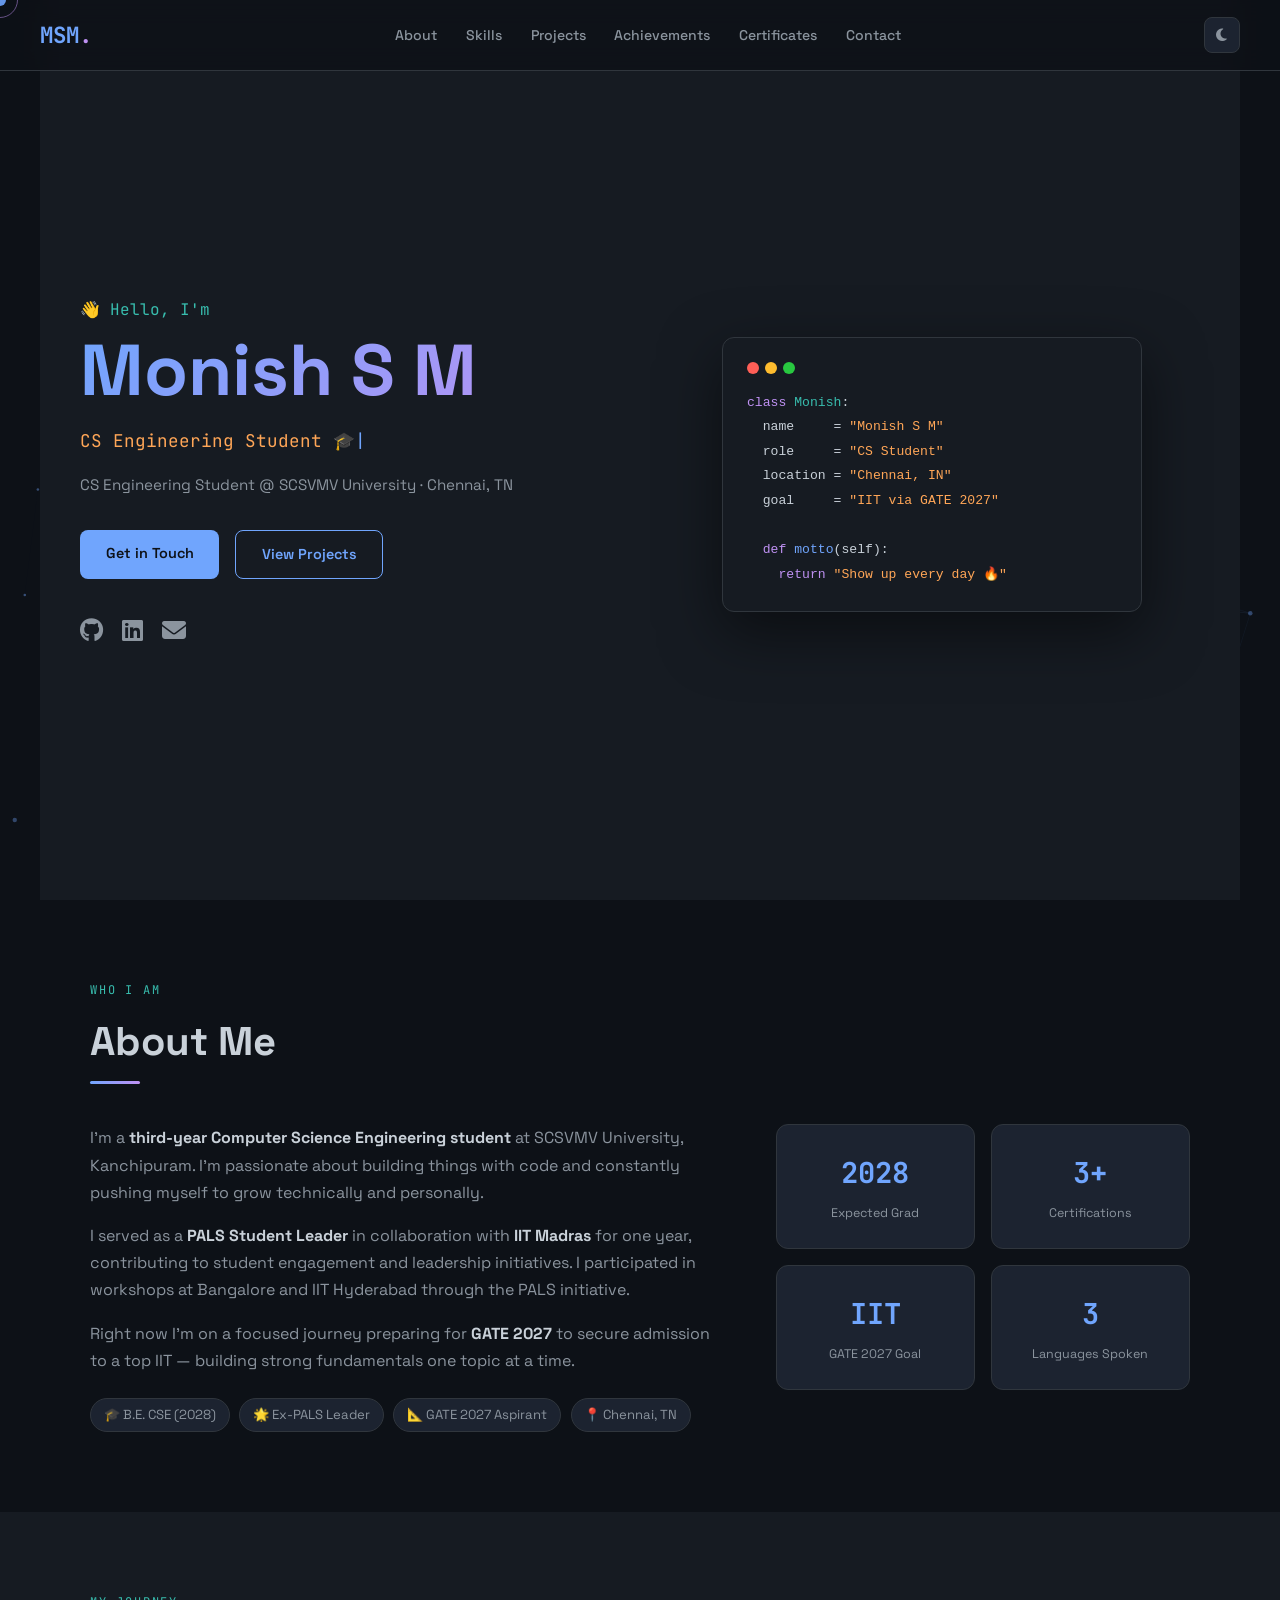
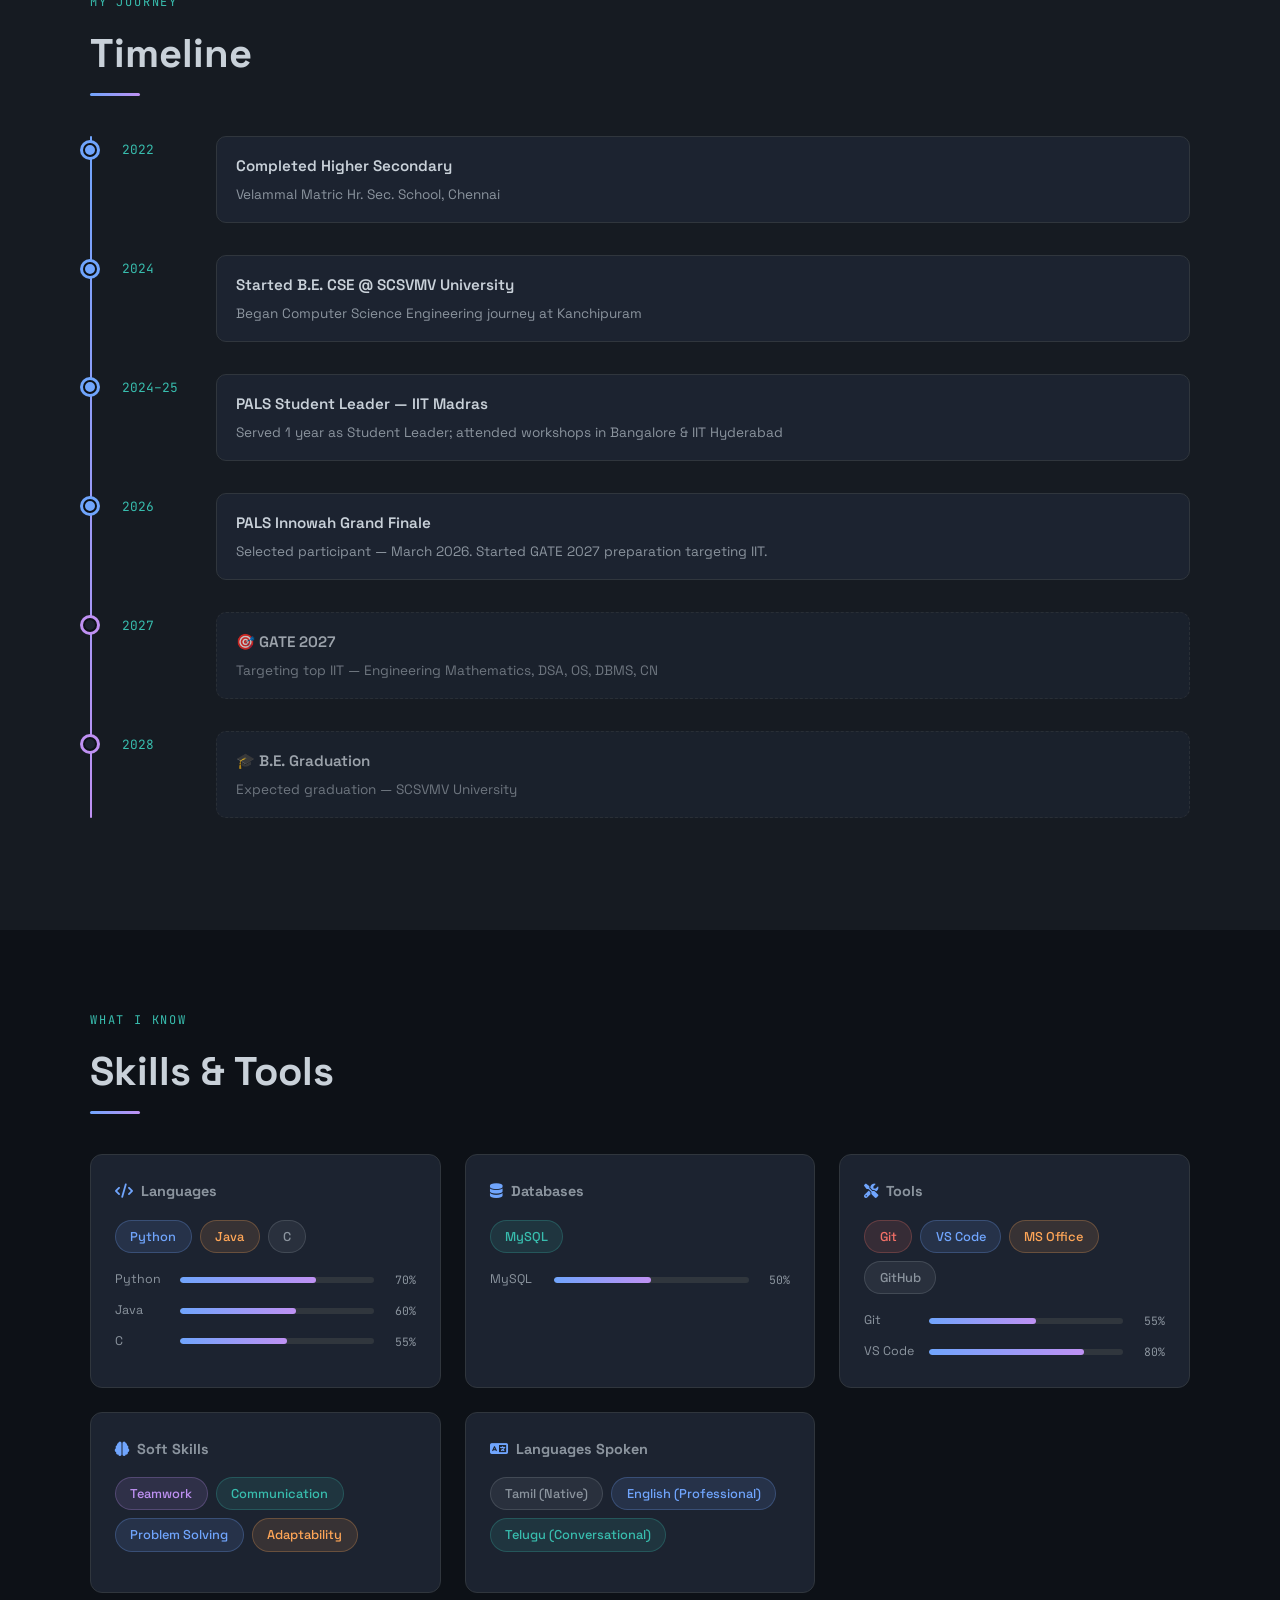
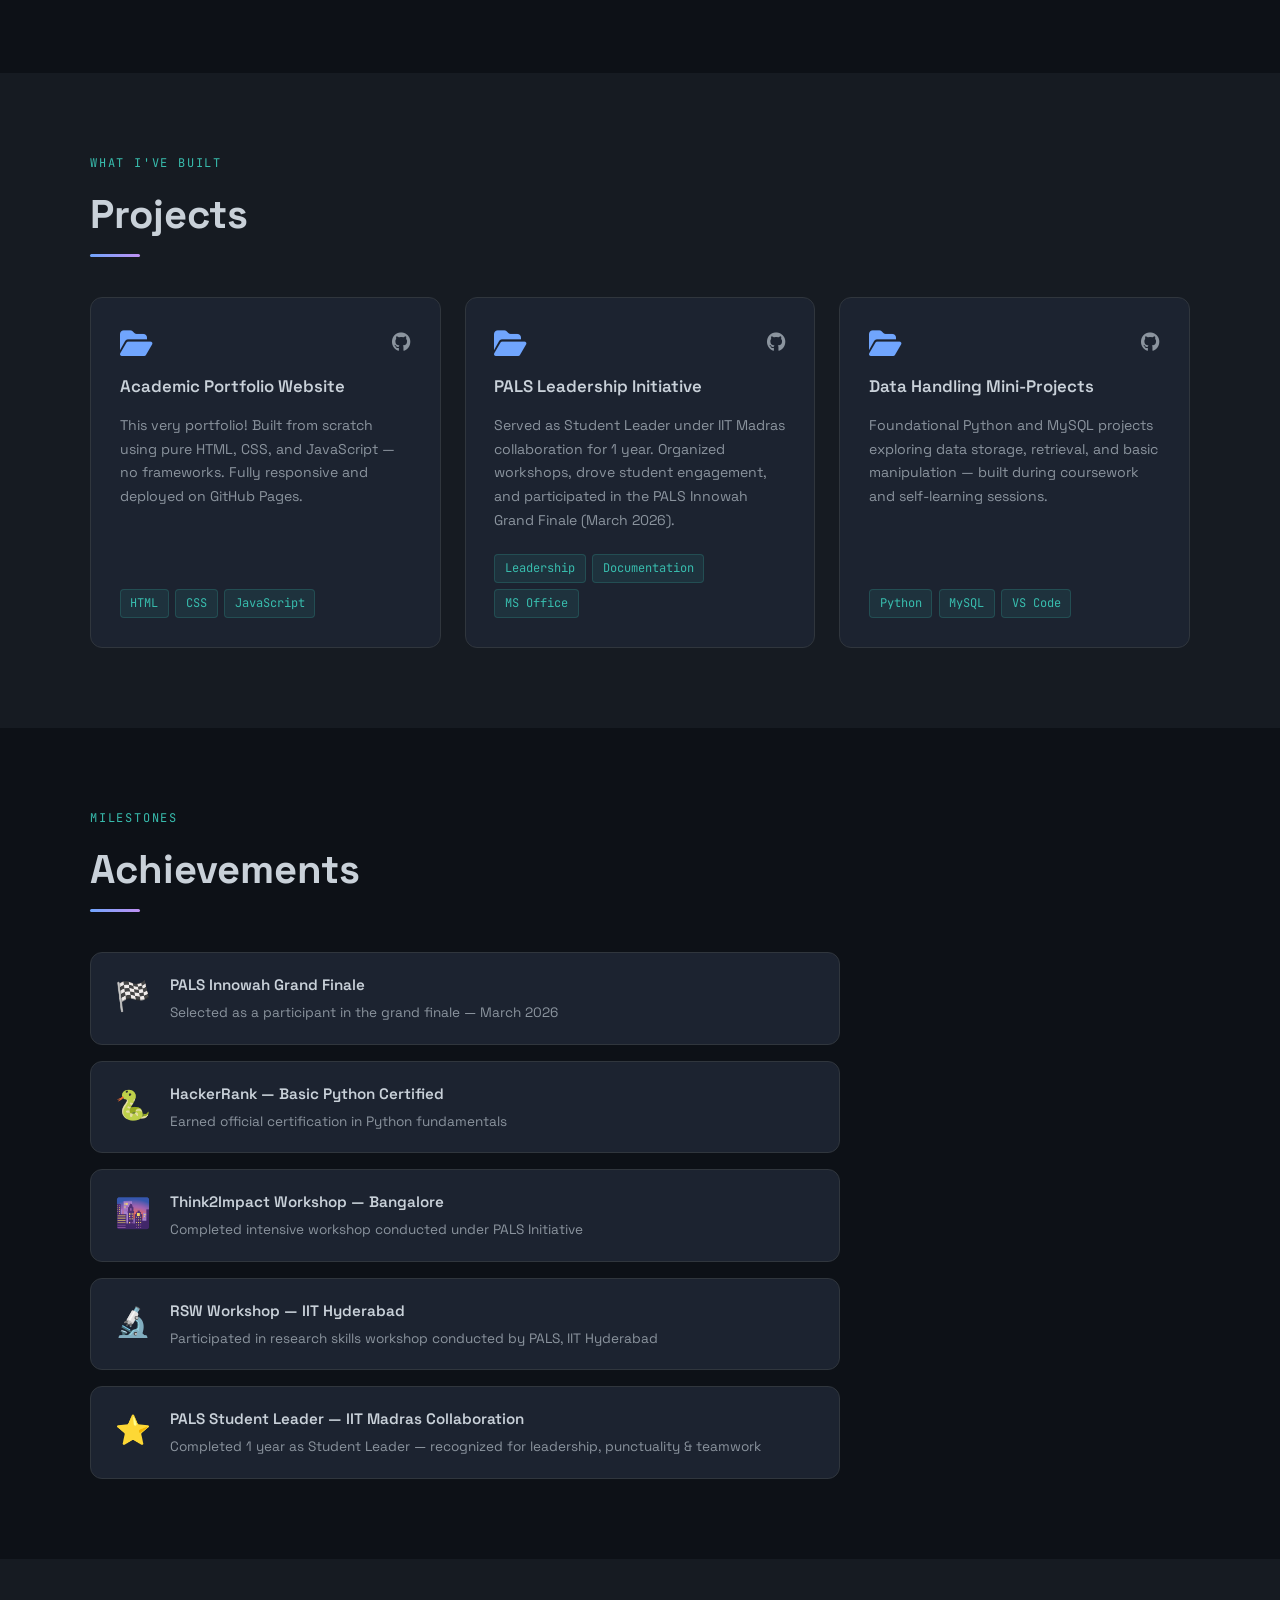
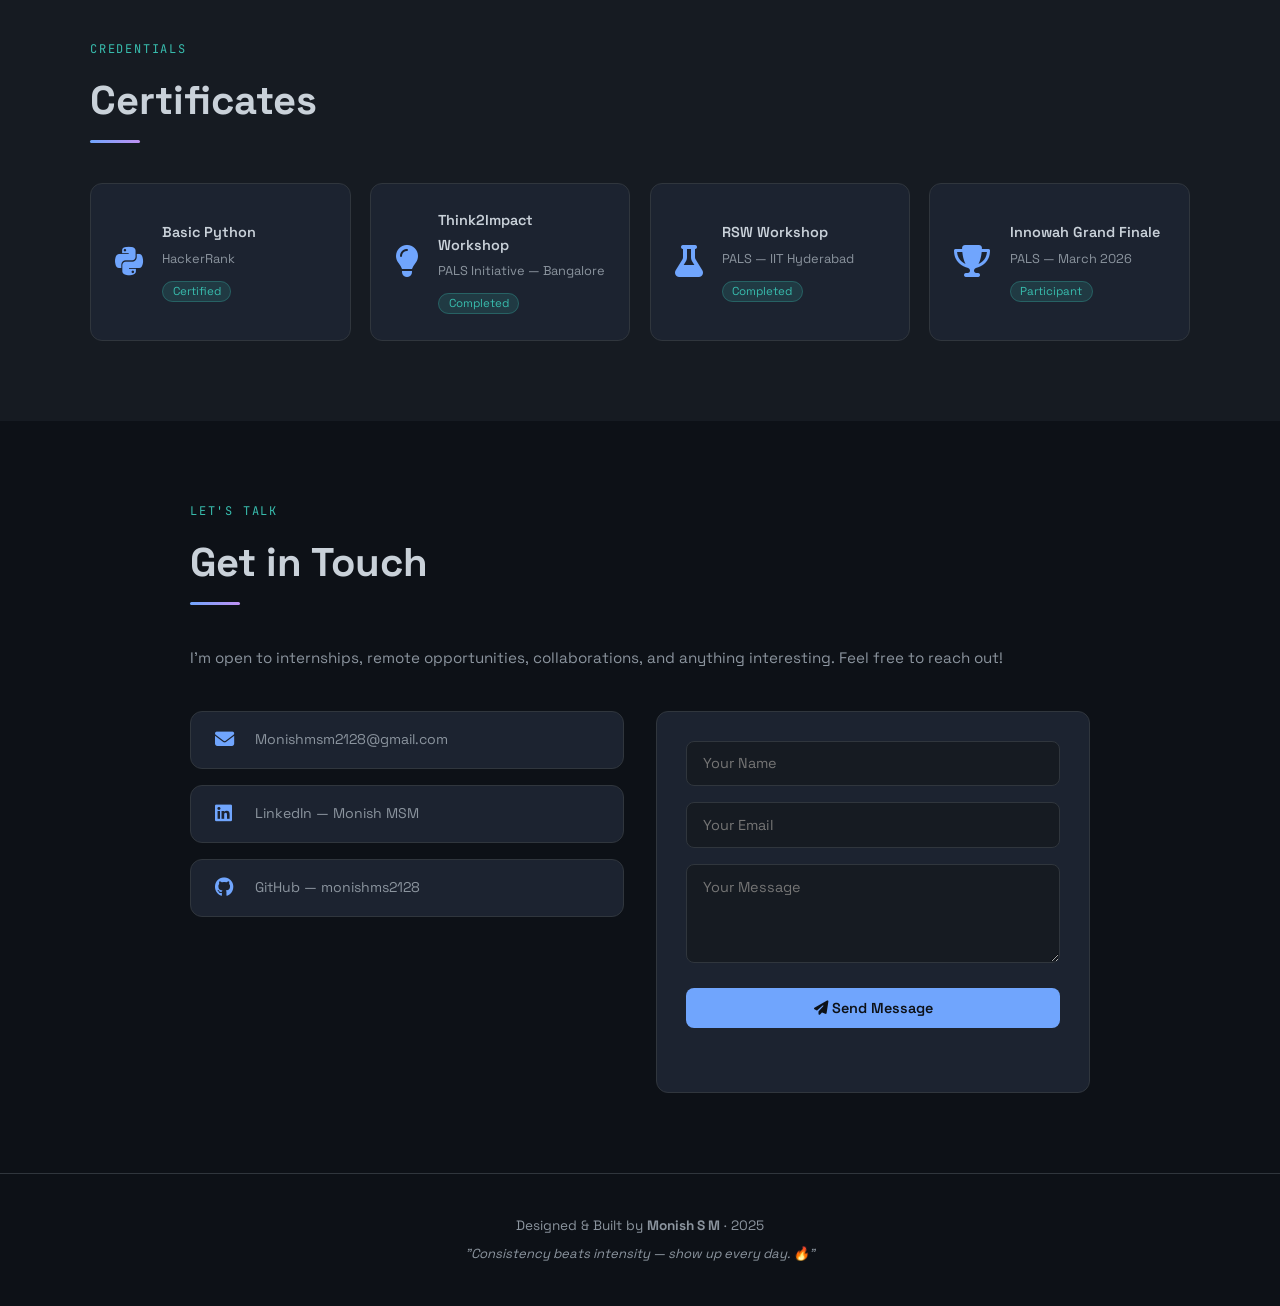
==== commit 372fef09: "Update index.html" ====
--- a/index.html
+++ b/index.html
@@ -82,7 +82,7 @@
       <h2 class="section-title">About Me</h2>
       <div class="about-grid">
         <div class="about-text">
-          <p>I'm a <strong>third-year Computer Science Engineering student</strong> at SCSVMV University, Kanchipuram. I'm passionate about building things with code and constantly pushing myself to grow technically and personally.</p>
+          <p>I'm a <strong> third-year Computer Science Engineering student</strong> at SCSVMV University, Kanchipuram. I'm passionate about building things with code and constantly pushing myself to grow technically and personally.</p>
           <p>I served as a <strong>PALS Student Leader</strong> in collaboration with <strong>IIT Madras</strong> for one year, contributing to student engagement and leadership initiatives. I participated in workshops at Bangalore and IIT Hyderabad through the PALS initiative.</p>
           <p>Right now I'm on a focused journey preparing for <strong>GATE 2027</strong> to secure admission to a top IIT — building strong fundamentals one topic at a time.</p>
           <div class="about-tags">
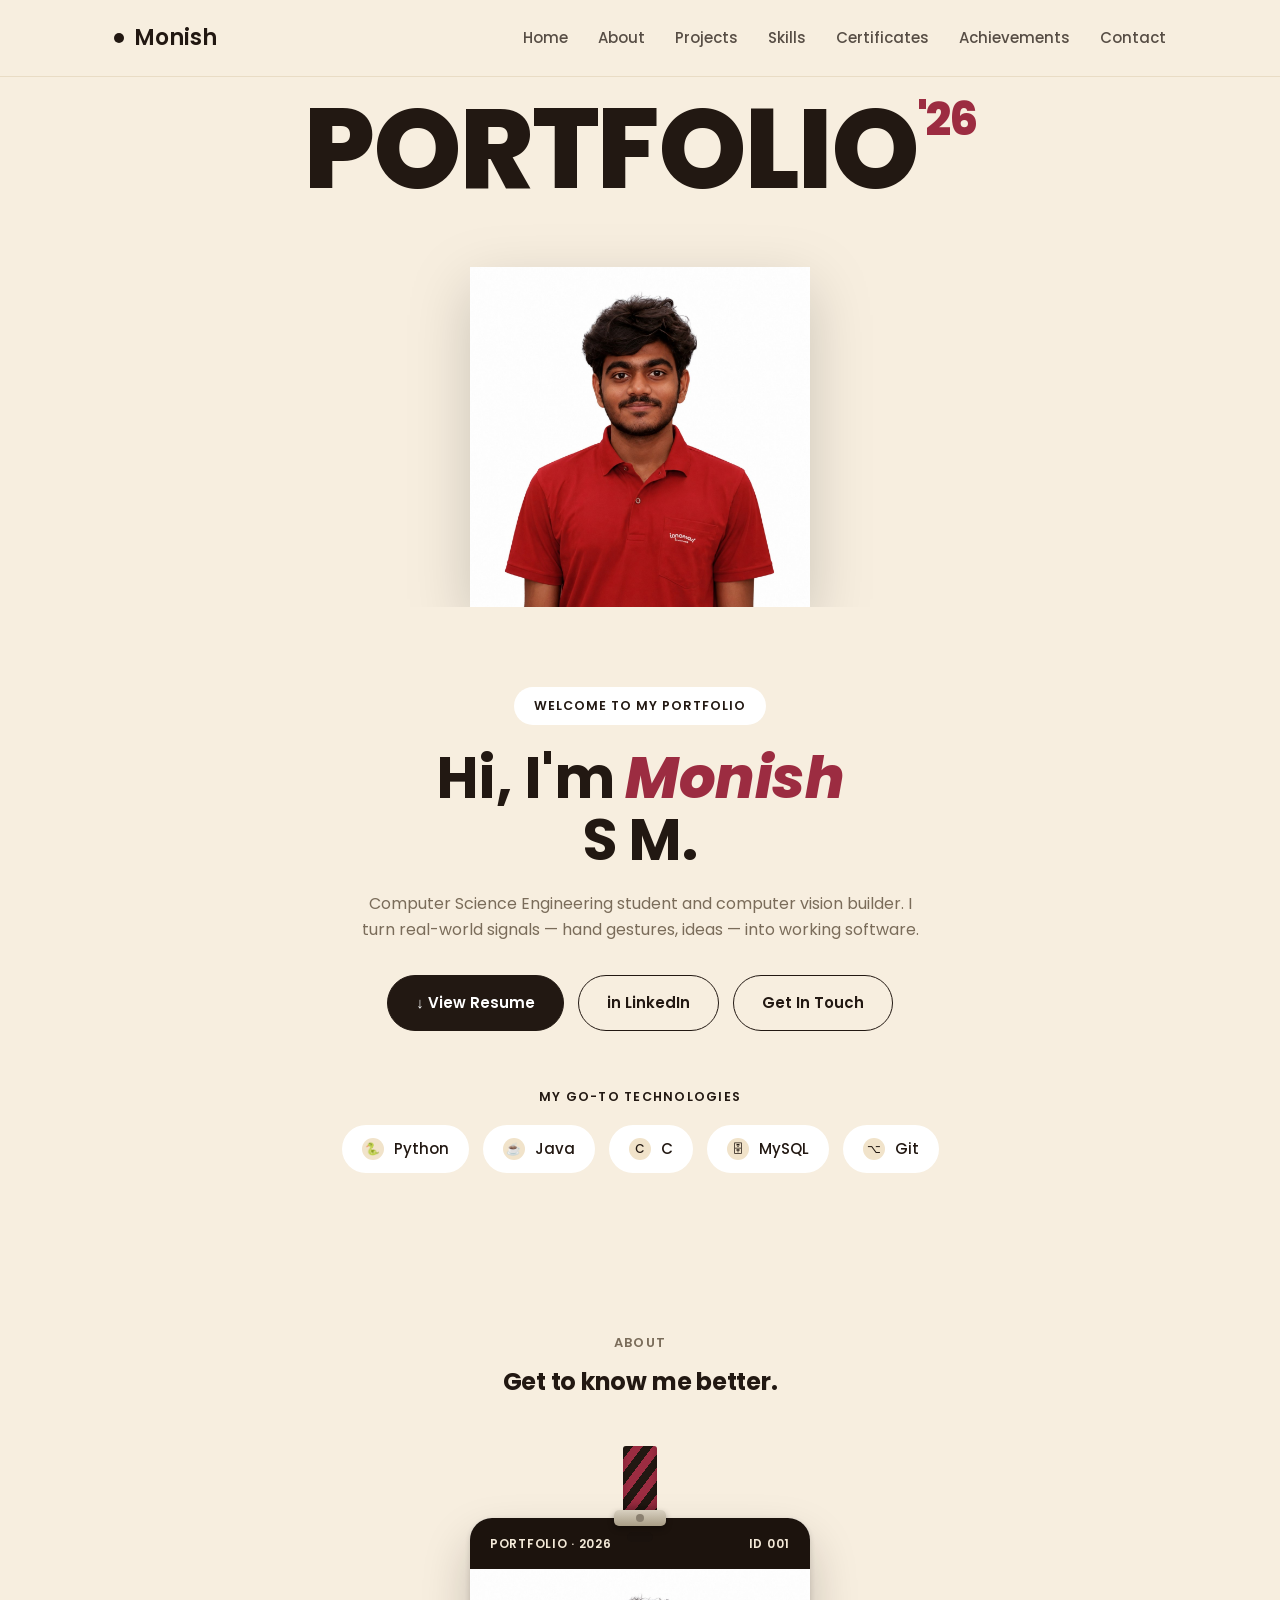
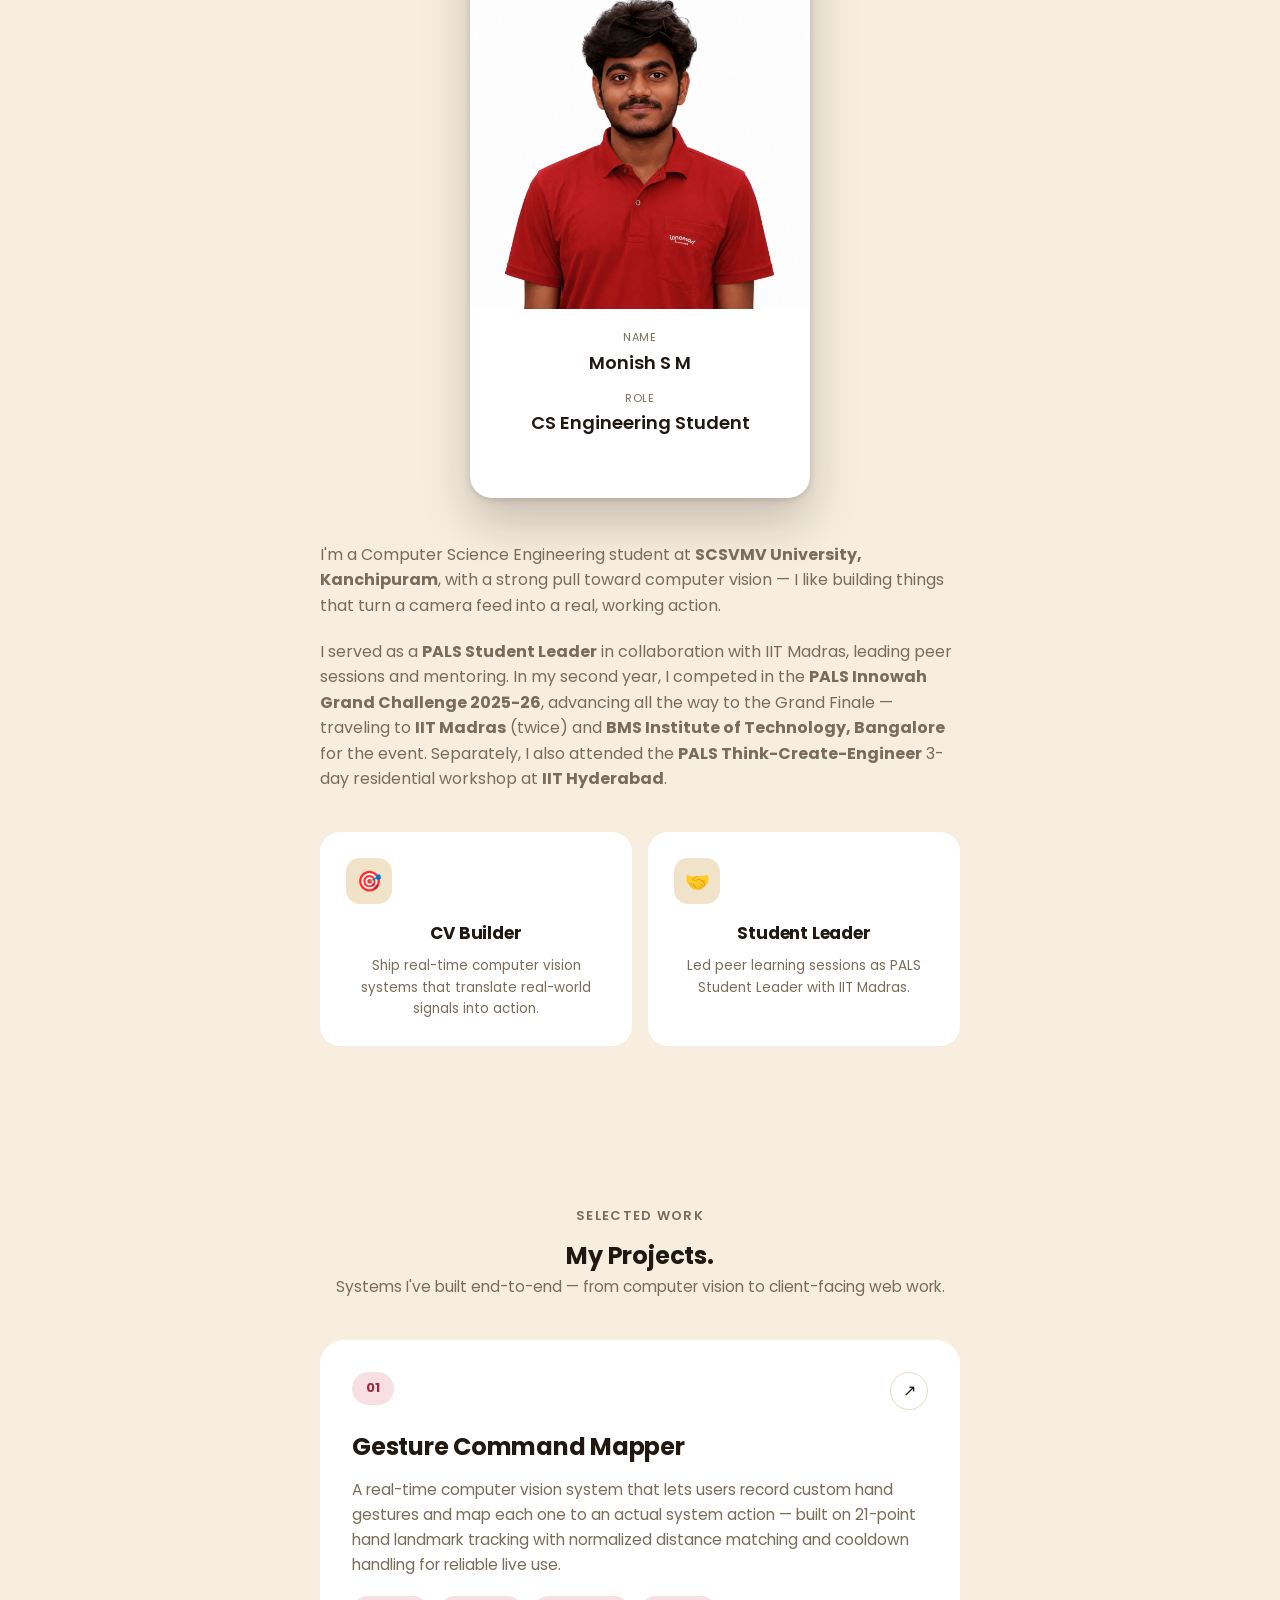
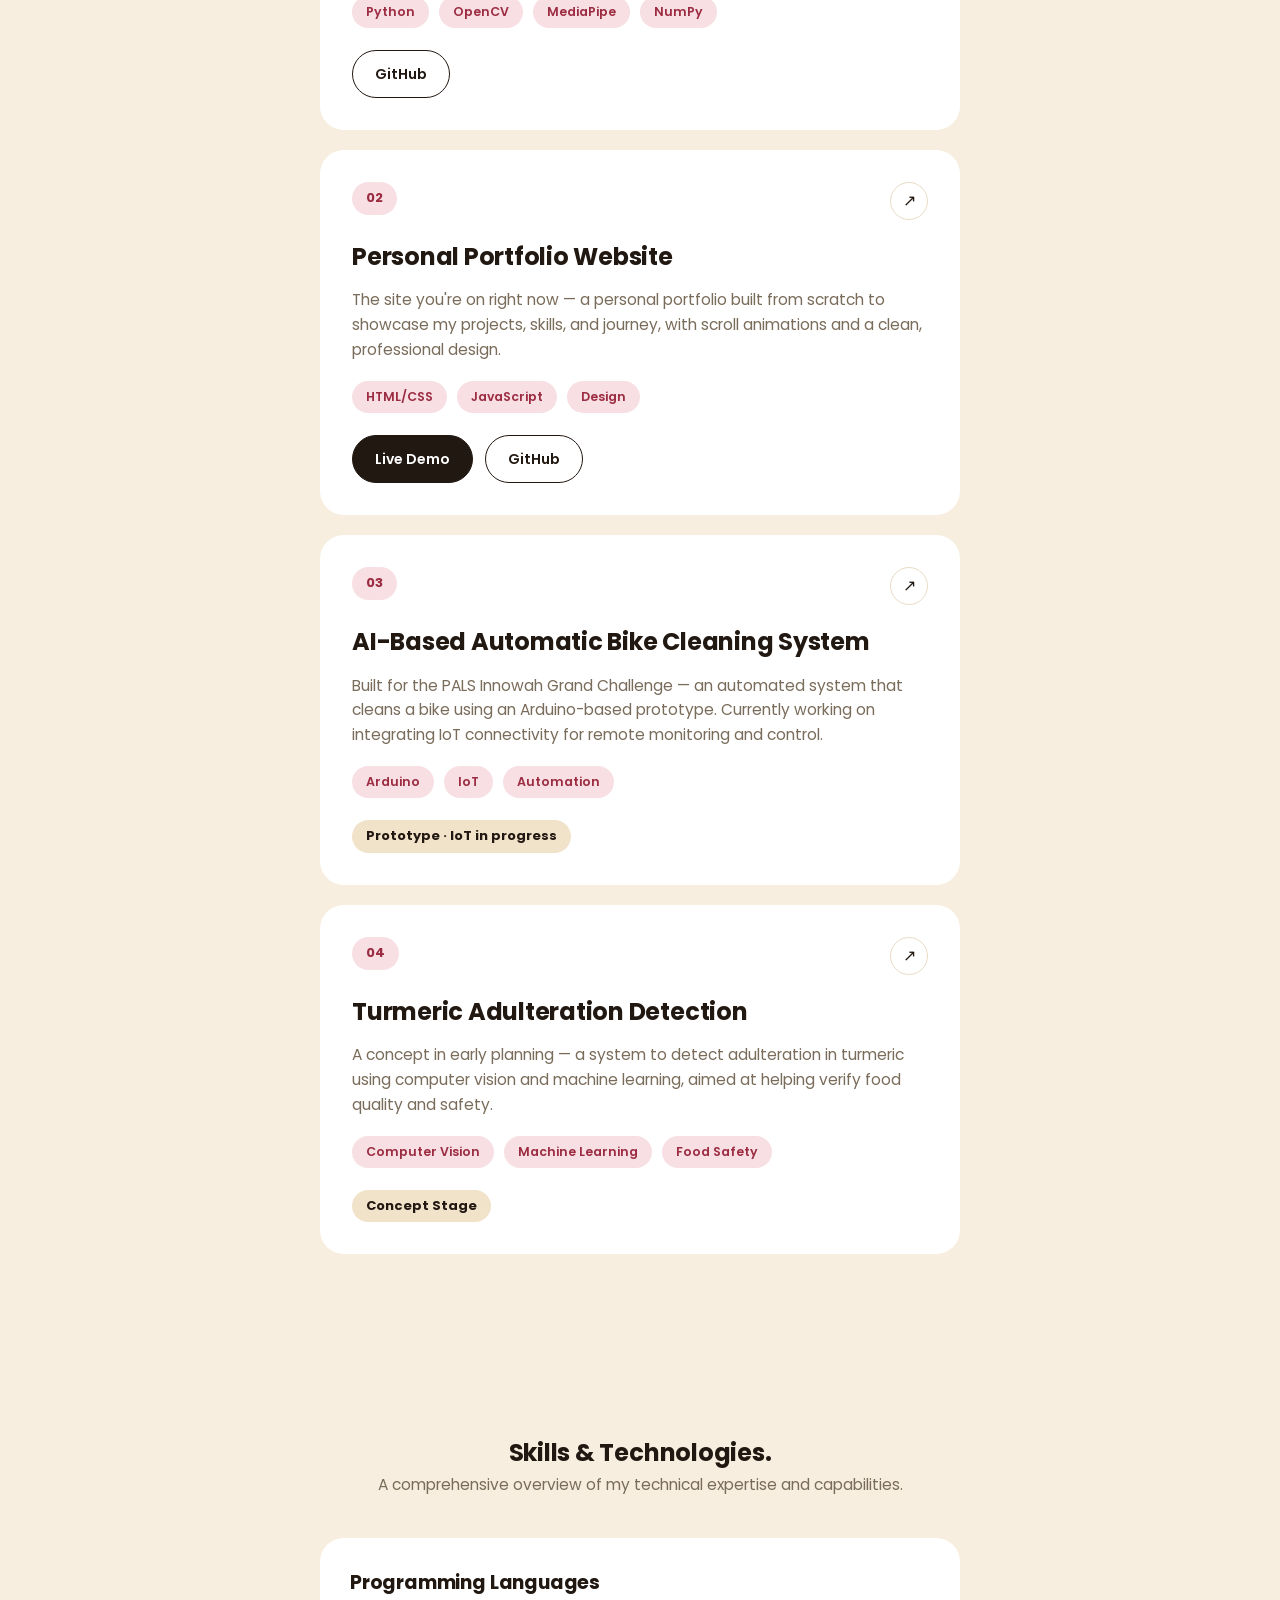
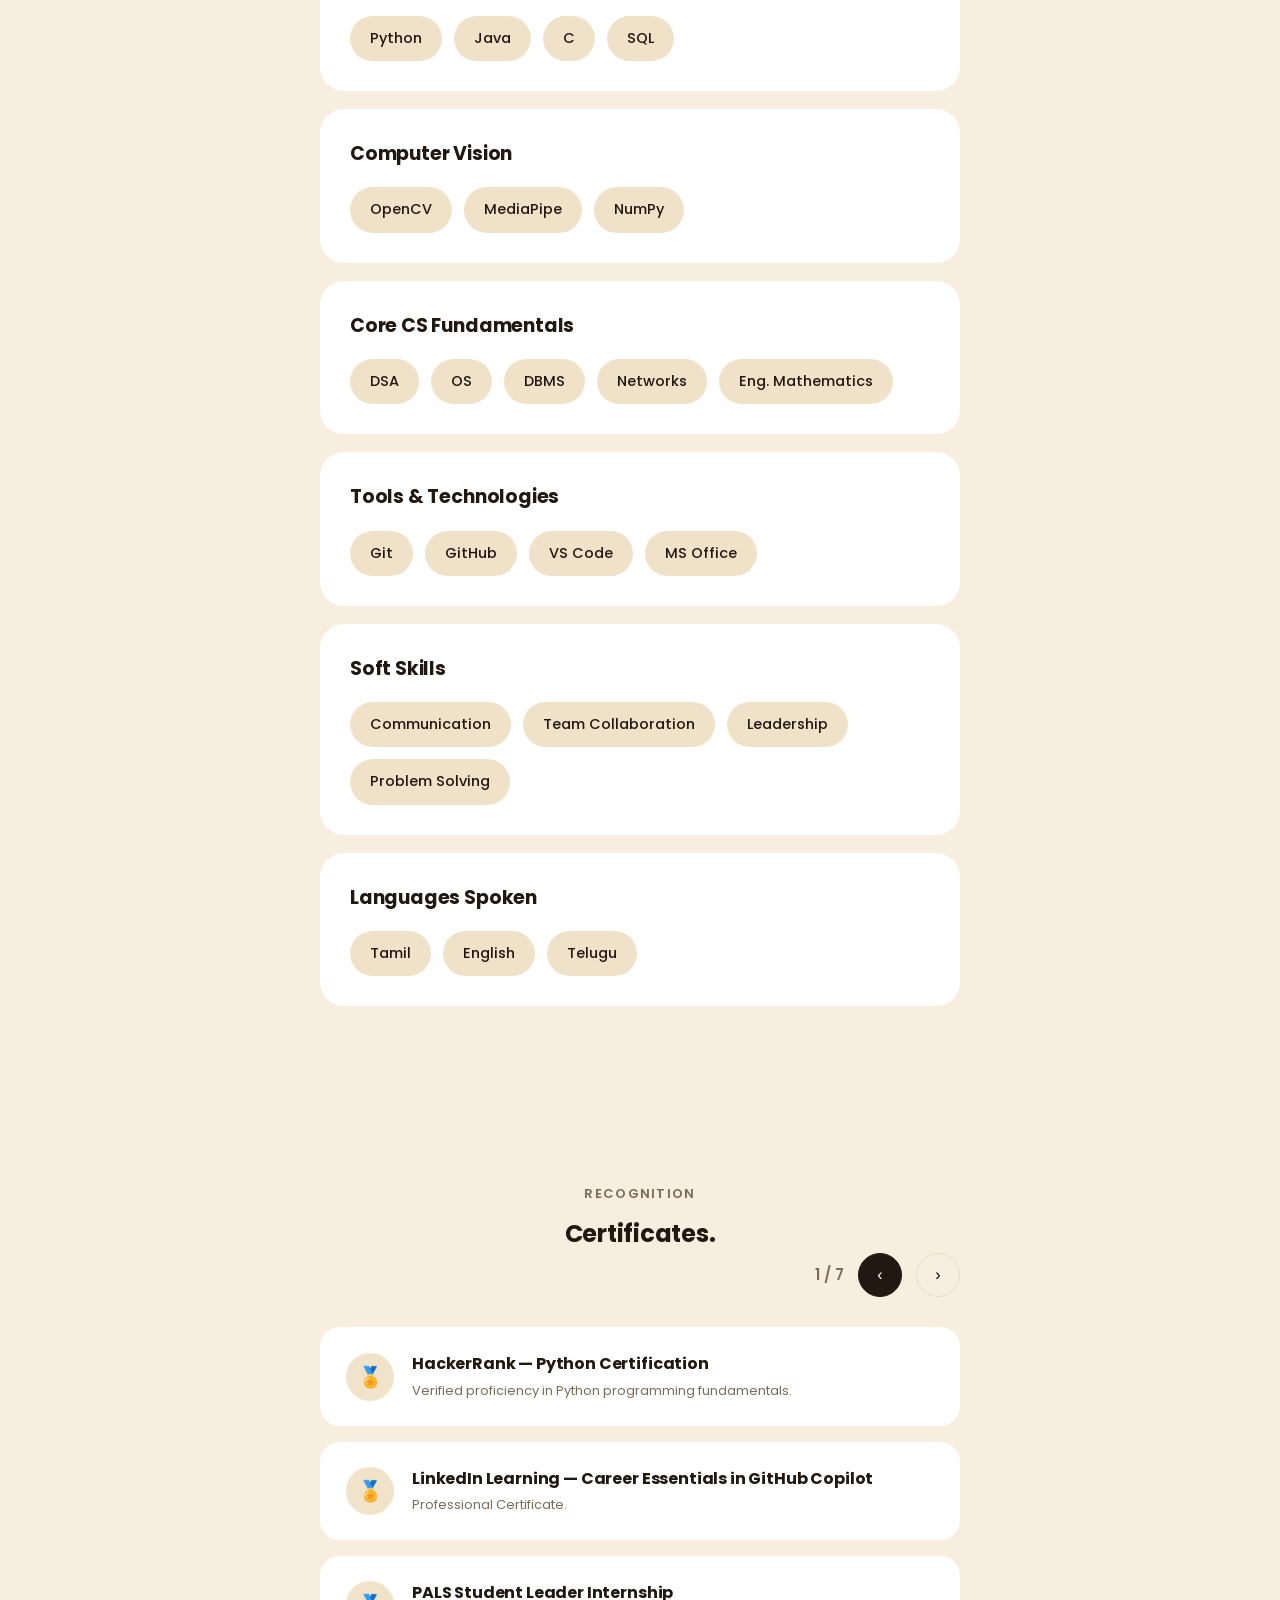
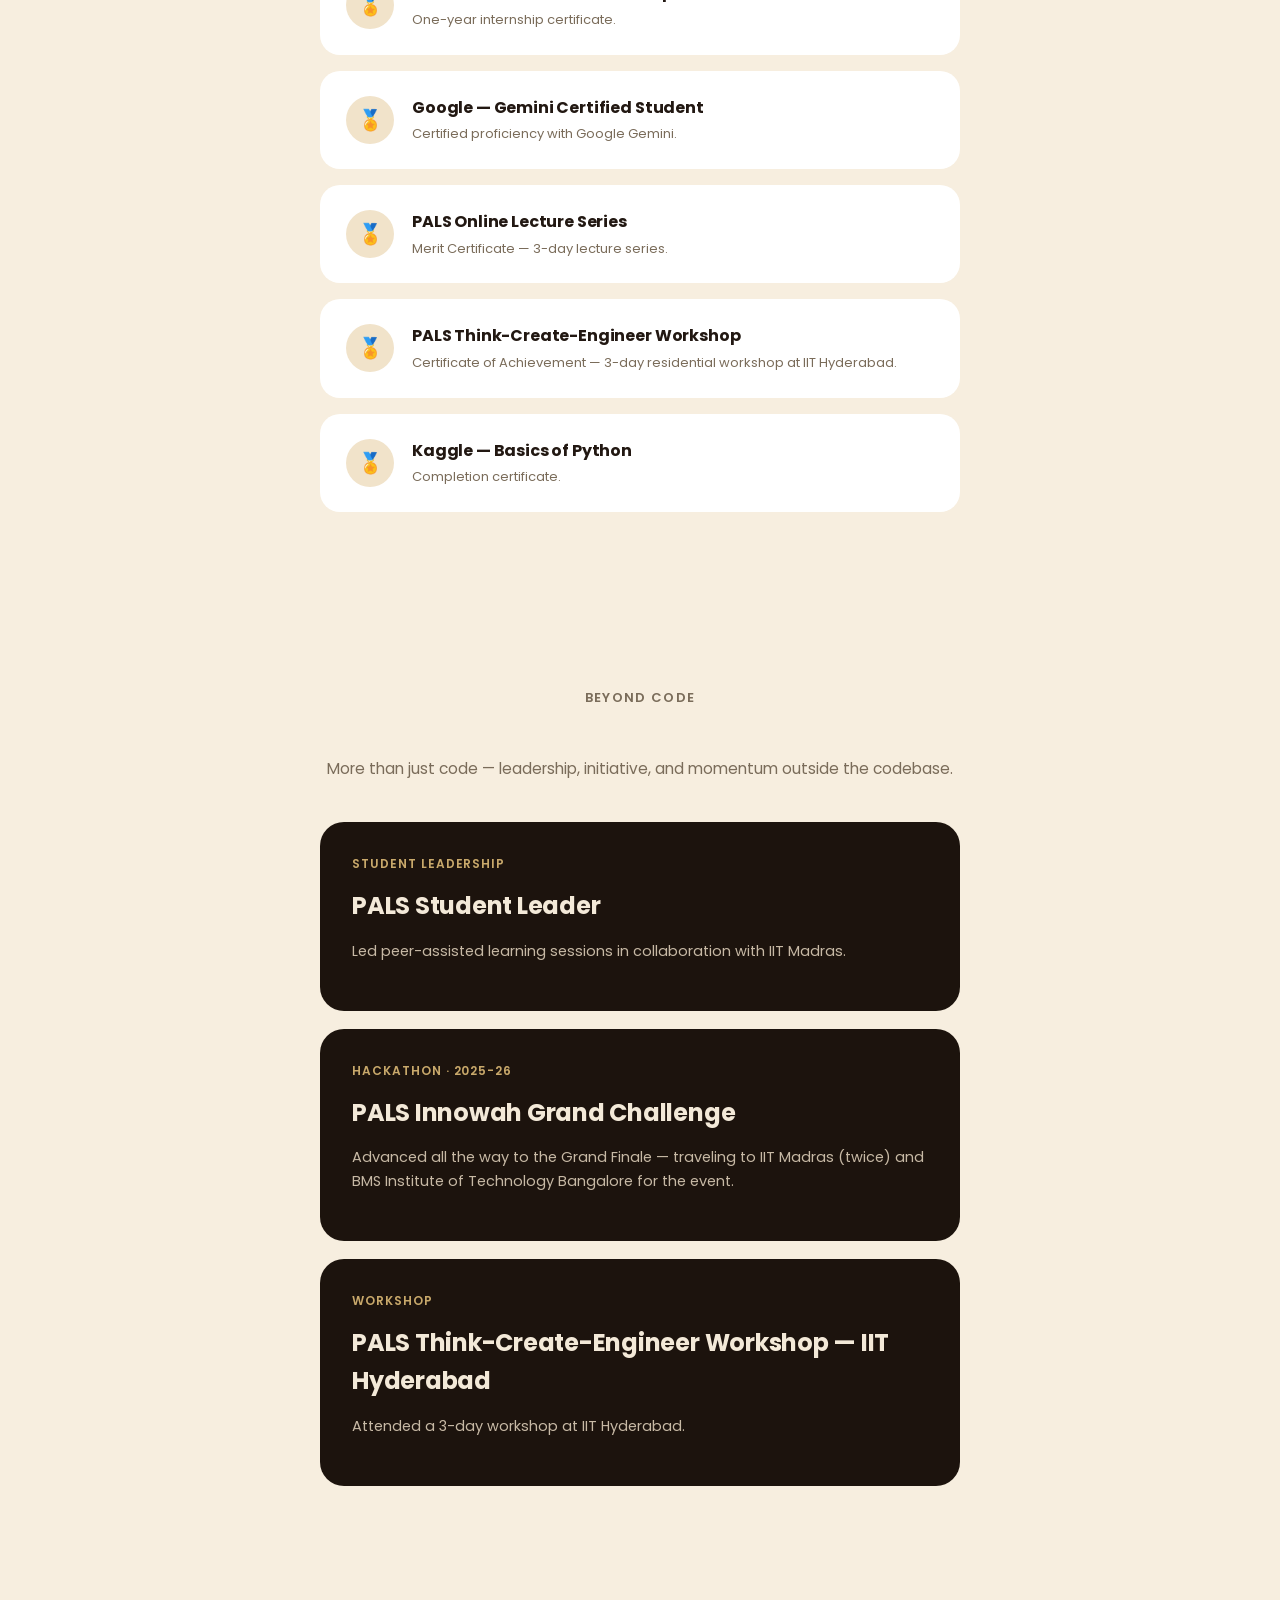
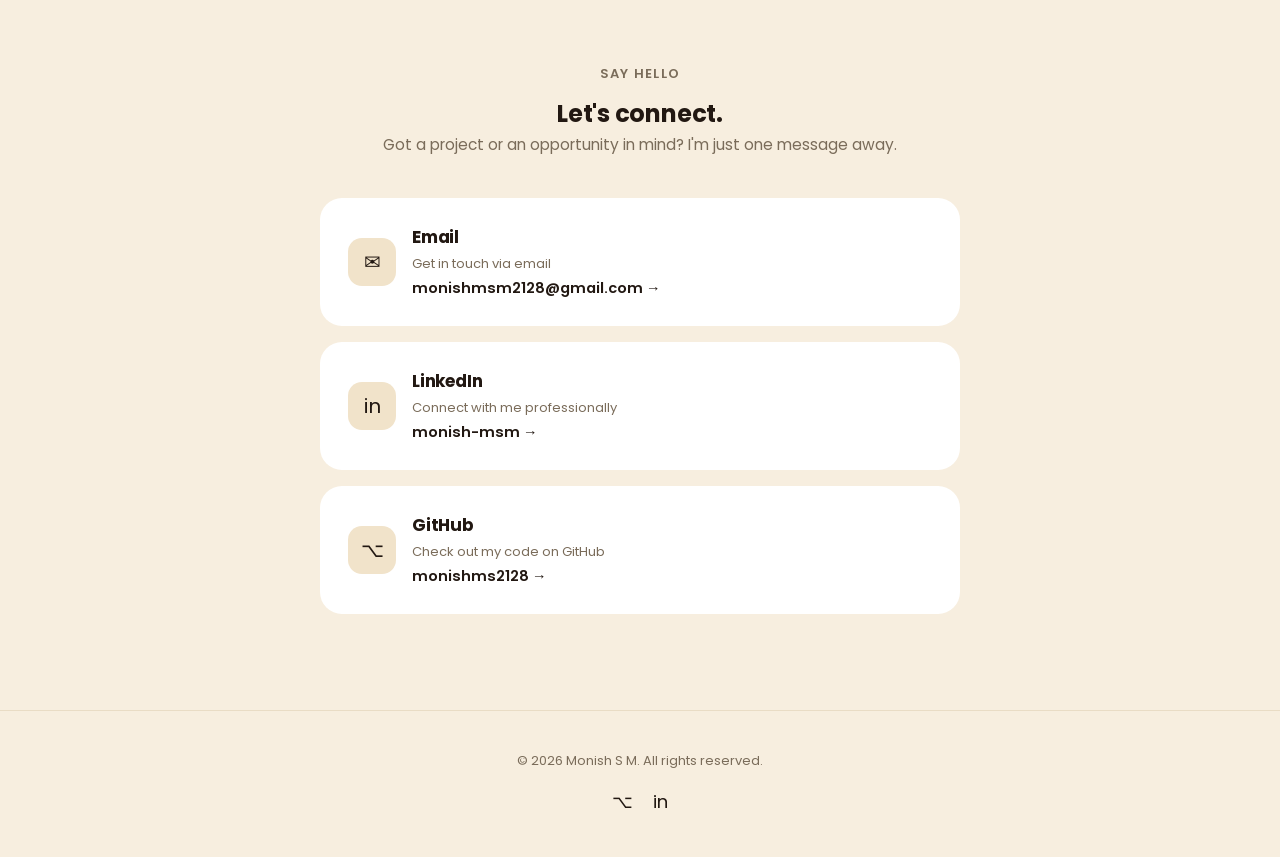
==== commit 35cedbd4: "New Portfolio Updation" ====
--- a/index.html
+++ b/index.html
@@ -1,436 +1,632 @@
 <!DOCTYPE html>
 <html lang="en">
 <head>
-  <meta charset="UTF-8" />
-  <meta name="viewport" content="width=device-width, initial-scale=1.0"/>
-  <title>Monish S M — Portfolio</title>
-  <link rel="stylesheet" href="style.css"/>
-  <link href="https://fonts.googleapis.com/css2?family=Space+Grotesk:wght@400;500;600;700&family=JetBrains+Mono:wght@400;600&display=swap" rel="stylesheet"/>
-  <link rel="stylesheet" href="https://cdnjs.cloudflare.com/ajax/libs/font-awesome/6.5.0/css/all.min.css"/>
+<meta charset="UTF-8" />
+<meta name="viewport" content="width=device-width, initial-scale=1.0" />
+<title>Monish S M — Portfolio '26</title>
+<link rel="icon" type="image/png" href="[data-uri]">
+<link rel="preconnect" href="https://fonts.googleapis.com">
+<link href="https://fonts.googleapis.com/css2?family=Poppins:wght@400;500;600;700;800&display=swap" rel="stylesheet">
+<style>
+  :root{
+    --bg:#F7EEDF;
+    --white:#FFFFFF;
+    --ink:#221812;
+    --muted:#7A6C5A;
+    --maroon:#9C2C41;
+    --maroon-light:#F7DFE4;
+    --tan:#F0E2C9;
+    --tan-icon:#F1E3CA;
+    --dark:#1C130D;
+    --dark-text:#F3E9D8;
+    --dark-label:#C9A96B;
+    --line:#E9DCC5;
+  }
+  *{box-sizing:border-box; margin:0; padding:0;}
+  html{scroll-behavior:smooth;}
+  body{
+    background:var(--bg);
+    color:var(--ink);
+    font-family:'Poppins', sans-serif;
+    font-weight:400;
+    line-height:1.6;
+  }
+  a{color:inherit; text-decoration:none;}
+  .wrap{max-width:1100px; margin:0 auto; padding:0 24px;}
+  h1,h2,h3,h4{font-weight:700; letter-spacing:-0.01em;}
+  p{color:var(--muted); font-size:15.5px;}
+
+  /* NAV */
+  header{
+    position:sticky; top:0; z-index:100;
+    background:rgba(247,238,223,0.92);
+    backdrop-filter:blur(10px);
+    border-bottom:1px solid var(--line);
+  }
+  nav.wrap{
+    display:flex; align-items:center; justify-content:space-between;
+    height:76px;
+  }
+  .brand{display:flex; align-items:center; gap:10px; font-size:22px; font-weight:600;}
+  .brand .dot{width:10px; height:10px; background:var(--ink); border-radius:50%;}
+  .navlinks{display:flex; gap:30px; font-size:15px; font-weight:500;}
+  .navlinks a{color:var(--ink); opacity:0.75; transition:opacity .2s;}
+  .navlinks a:hover{opacity:1;}
+  .navtoggle{display:none; flex-direction:column; gap:5px; cursor:pointer; z-index:200;}
+  .navtoggle span{width:24px; height:2.5px; background:var(--ink); border-radius:2px;}
+
+  /* HERO COVER */
+  .hero-cover{
+    position:relative; overflow:hidden;
+    display:flex; justify-content:center; align-items:flex-end;
+    padding-top:40px;
+  }
+  .hero-cover .bigtext{
+    position:absolute; top:24px; left:0; right:0; text-align:center;
+    font-size:clamp(3.2rem, 13vw, 7rem); font-weight:800; color:var(--ink);
+    letter-spacing:-0.02em; line-height:0.85; z-index:0; opacity:0.95;
+  }
+  .hero-cover .yr{color:var(--maroon); font-size:0.4em; vertical-align:top;}
+  .hero-cover .photo-cut{
+    position:relative; z-index:1; max-width:340px; width:80%;
+    margin-top:150px;
+  }
+  .hero-cover .photo-cut img{width:100%; display:block; filter:drop-shadow(0 20px 30px rgba(0,0,0,0.18));}
+
+  section.pad{padding:80px 0;}
+  .badge{
+    display:inline-block; background:var(--white); border-radius:40px;
+    padding:9px 20px; font-size:12.5px; font-weight:600; letter-spacing:0.08em;
+    text-transform:uppercase; color:var(--ink); margin-bottom:22px;
+  }
+  .hero h1{font-size:clamp(2.4rem,7vw,3.6rem); line-height:1.08;}
+  .hero h1 em{font-style:italic; color:var(--maroon); font-weight:800;}
+  .hero-desc{max-width:560px; margin-top:20px; font-size:16px;}
+  .hero-cta{display:flex; gap:14px; margin-top:32px; flex-wrap:wrap;}
+  .btn{
+    display:inline-flex; align-items:center; gap:10px;
+    padding:15px 28px; border-radius:40px; font-weight:600; font-size:15px;
+    border:1.5px solid var(--ink);
+  }
+  .btn.solid{background:var(--ink); color:var(--white);}
+  .btn.outline{background:transparent; color:var(--ink);}
+
+  .tech-label{margin-top:56px; font-size:12.5px; font-weight:600; letter-spacing:0.1em; text-transform:uppercase; color:var(--ink); opacity:0.6;}
+  .tech-grid{display:flex; flex-wrap:wrap; gap:14px; margin-top:18px;}
+  .tech-chip{
+    display:flex; align-items:center; gap:10px;
+    background:var(--white); border-radius:40px; padding:12px 20px;
+    font-size:15px; font-weight:500;
+  }
+  .tech-chip .ic{width:22px; height:22px; border-radius:50%; background:var(--tan-icon); display:flex; align-items:center; justify-content:center; font-size:12px;}
+
+  /* SECTION HEAD */
+  .eyebrow{font-size:13px; font-weight:600; letter-spacing:0.1em; text-transform:uppercase; color:var(--muted); margin-bottom:10px;}
+  .sec-head h2{font-size:clamp(2rem,5vw,2.8rem); margin-bottom:14px;}
+  .sec-head h2 .accent{color:var(--maroon);}
+  .sec-head p{max-width:480px;}
+
+  /* ABOUT */
+  #about{background:var(--bg);}
+  .idcard{max-width:340px; margin:0 auto; border-radius:22px; overflow:hidden; box-shadow:0 24px 48px rgba(28,19,13,0.22), 0 2px 6px rgba(28,19,13,0.15); background:var(--white); position:relative;}
+  .idcard-hole{position:absolute; top:14px; left:50%; transform:translateX(-50%); width:26px; height:10px; border-radius:6px; background:rgba(19,18,16,0.15); z-index:5;}
+  .lanyard-rig{max-width:340px; margin:44px auto 0; display:flex; flex-direction:column; align-items:center;}
+  .lanyard-strap{
+    width:34px; height:64px;
+    background:repeating-linear-gradient(127deg, var(--ink) 0 8px, var(--maroon) 8px 16px);
+    border-radius:3px 3px 0 0;
+    box-shadow:inset 0 -4px 6px rgba(0,0,0,0.25);
+  }
+  .lanyard-clip{
+    width:52px; height:16px; background:linear-gradient(180deg,#d8d0c0,#a89d86);
+    border-radius:5px; box-shadow:0 3px 6px rgba(0,0,0,0.3); position:relative; z-index:2; margin-bottom:-8px;
+  }
+  .lanyard-clip span{
+    position:absolute; left:50%; top:50%; transform:translate(-50%,-50%);
+    width:8px; height:8px; border-radius:50%; background:#8a8070;
+  }
+  .idcard-top{background:var(--dark); color:var(--dark-text); display:flex; justify-content:space-between; padding:16px 20px; font-size:12px; font-weight:600; letter-spacing:0.06em; text-transform:uppercase;}
+  .idcard-photo img{width:100%; display:block;}
+  .idcard-info{padding:20px 22px;}
+  .idcard-info .k{font-size:11px; text-transform:uppercase; letter-spacing:0.08em; color:var(--muted); margin-top:12px;}
+  .idcard-info .k:first-child{margin-top:0;}
+  .idcard-info .v{font-size:18px; font-weight:600; margin-top:2px;}
+  .barcode{display:flex; gap:2px; align-items:flex-end; padding:18px 22px 22px; height:40px;}
+  .barcode span{flex:1; background:var(--ink); display:block;}
+
+  .about-copy{max-width:640px; margin:44px auto 0; text-align:left;}
+  .about-copy p{margin-bottom:20px; font-size:16px;}
+
+  .trait-grid{display:grid; grid-template-columns:1fr 1fr; gap:16px; max-width:640px; margin:0 auto;}
+  .trait-card{background:var(--white); border-radius:20px; padding:26px;}
+  .trait-card .ic{width:46px; height:46px; border-radius:14px; background:var(--tan-icon); display:flex; align-items:center; justify-content:center; font-size:20px; margin-bottom:16px;}
+  .trait-card h4{font-size:17px; margin-bottom:8px;}
+  .trait-card p{font-size:13.5px;}
+
+  /* PROJECTS */
+  .project-card{background:var(--white); border-radius:24px; padding:32px; margin-bottom:20px;}
+  .project-top{display:flex; justify-content:space-between; align-items:flex-start;}
+  .idx-pill{background:var(--maroon-light); color:var(--maroon); font-size:13px; font-weight:700; padding:6px 14px; border-radius:20px;}
+  .arrow-ic{width:38px; height:38px; border-radius:50%; border:1.5px solid var(--line); display:flex; align-items:center; justify-content:center; font-size:16px;}
+  .project-card h3{font-size:24px; margin:18px 0 12px;}
+  .project-card p{margin-bottom:18px;}
+  .tag-row{display:flex; flex-wrap:wrap; gap:10px; margin-bottom:22px;}
+  .tag-row span{background:var(--maroon-light); color:var(--maroon); font-size:12.5px; font-weight:600; padding:6px 14px; border-radius:20px;}
+  .project-btns{display:flex; gap:12px; flex-wrap:wrap;}
+  .project-btns .btn{padding:12px 22px; font-size:14px;}
+
+  /* SKILLS */
+  .skill-card{background:var(--white); border-radius:24px; padding:30px; margin-bottom:18px;}
+  .skill-card h4{font-size:19px; margin-bottom:18px;}
+  .skill-pills{display:flex; flex-wrap:wrap; gap:12px;}
+  .skill-pills span{background:var(--tan); border-radius:30px; padding:11px 20px; font-size:14.5px; font-weight:500;}
+
+  /* CERTS */
+  .cert-counter{display:flex; align-items:center; gap:14px; margin-bottom:30px; justify-content:flex-end;}
+  .cert-counter .n{font-size:15px; color:var(--muted); font-weight:600;}
+  .cert-counter button{width:44px; height:44px; border-radius:50%; border:1.5px solid var(--line); background:transparent; font-size:16px; cursor:default;}
+  .cert-counter button.active{background:var(--ink); color:var(--white); border-color:var(--ink);}
+  .cert-card{background:var(--white); border-radius:20px; padding:24px 26px; margin-bottom:16px; display:flex; gap:18px; align-items:center;}
+  .cert-card .ic{width:48px; height:48px; border-radius:50%; background:var(--tan-icon); display:flex; align-items:center; justify-content:center; font-size:20px; flex-shrink:0;}
+  .cert-card h4{font-size:16px; margin-bottom:4px;}
+  .cert-card p{font-size:13px;}
+
+  /* ACHIEVEMENTS */
+  .achieve-card{background:var(--dark); color:var(--dark-text); border-radius:24px; padding:32px; margin-bottom:18px;}
+  .achieve-card .label{color:var(--dark-label); font-size:12px; font-weight:600; letter-spacing:0.08em; text-transform:uppercase; margin-bottom:14px;}
+  .achieve-card h4{font-size:24px; color:var(--dark-text); margin-bottom:14px;}
+  .achieve-card p{color:#C7B9A5; font-size:14.5px; margin-bottom:16px;}
+  .achieve-card .link{font-size:14px; font-weight:600; color:var(--dark-text);}
+
+  /* CONTACT */
+  #contact .eyebrow, #contact h2, #contact p{ }
+  .contact-card{background:var(--white); border-radius:22px; padding:26px 28px; margin-bottom:16px; display:flex; justify-content:space-between; align-items:center; gap:16px;}
+  .contact-card .left{display:flex; gap:16px; align-items:center;}
+  .contact-card .ic{width:48px; height:48px; border-radius:14px; background:var(--tan-icon); display:flex; align-items:center; justify-content:center; font-size:20px; flex-shrink:0;}
+  .contact-card h4{font-size:17px; margin-bottom:3px;}
+  .contact-card p{font-size:13px; margin-bottom:2px;}
+  .contact-card .val{font-size:14.5px; font-weight:600; color:var(--ink);}
+  .contact-card .arrow{font-size:18px; color:var(--ink); flex-shrink:0;}
+
+  footer{padding:40px 0; text-align:center; border-top:1px solid var(--line);}
+  footer p{font-size:13px; margin-bottom:16px;}
+  .foot-icons{display:flex; justify-content:center; gap:20px; font-size:18px;}
+
+  @media (max-width:640px){
+    .navlinks{position:fixed; top:76px; left:0; right:0; bottom:0; background:var(--bg); flex-direction:column; padding:40px 32px; gap:24px; transform:translateX(100%); transition:transform .3s; font-size:16px;}
+    .navlinks.open{transform:translateX(0);}
+    .navtoggle{display:flex;}
+    .trait-grid{grid-template-columns:1fr;}
+    .contact-card{flex-direction:row;}
+    section.pad{padding:56px 0;}
+  }
+
+  /* ===== ANIMATIONS ===== */
+  @keyframes fadeUp{from{opacity:0; transform:translateY(26px);} to{opacity:1; transform:translateY(0);}}
+  @keyframes zoomIn{from{opacity:0; transform:scale(0.85);} to{opacity:1; transform:scale(1);}}
+  @keyframes textReveal{from{opacity:0; transform:translateY(-24px);} to{opacity:1; transform:translateY(0);}}
+
+  .hero-cover .bigtext{animation:textReveal 0.9s ease both;}
+  .hero-cover .photo-cut{animation:zoomIn 1s ease 0.2s both;}
+  .badge{animation:fadeUp 0.7s ease 0.1s both;}
+  .hero h1{animation:fadeUp 0.7s ease 0.25s both;}
+  .hero-desc{animation:fadeUp 0.7s ease 0.4s both;}
+  .hero-cta{animation:fadeUp 0.7s ease 0.55s both;}
+  .tech-label{animation:fadeUp 0.7s ease 0.7s both;}
+  .tech-chip{animation:fadeUp 0.6s ease both; opacity:0;}
+  .tech-grid .tech-chip:nth-child(1){animation-delay:0.78s;}
+  .tech-grid .tech-chip:nth-child(2){animation-delay:0.85s;}
+  .tech-grid .tech-chip:nth-child(3){animation-delay:0.92s;}
+  .tech-grid .tech-chip:nth-child(4){animation-delay:0.99s;}
+  .tech-grid .tech-chip:nth-child(5){animation-delay:1.06s;}
+  .tech-grid .tech-chip:nth-child(6){animation-delay:1.13s;}
+  .tech-grid .tech-chip:nth-child(7){animation-delay:1.20s;}
+
+  /* scroll reveal */
+  .reveal{opacity:0; transform:translateY(30px); transition:opacity .7s cubic-bezier(.2,.7,.3,1), transform .7s cubic-bezier(.2,.7,.3,1);}
+  .reveal.in-view{opacity:1; transform:translateY(0);}
+
+  /* hover interactions */
+  .btn{transition:transform .25s ease, box-shadow .25s ease;}
+  .btn:hover{transform:translateY(-3px); box-shadow:0 12px 22px rgba(28,19,13,0.18);}
+  .tech-chip{transition:transform .25s ease, box-shadow .25s ease;}
+  .tech-chip:hover{transform:translateY(-4px) scale(1.03); box-shadow:0 10px 20px rgba(28,19,13,0.12);}
+  .navlinks a{position:relative;}
+  .navlinks a::after{content:""; position:absolute; left:0; bottom:-4px; width:0; height:2px; background:var(--maroon); transition:width .25s ease;}
+  .navlinks a:hover{opacity:1;}
+  .navlinks a:hover::after{width:100%;}
+  .trait-card, .project-card, .skill-card, .cert-card, .contact-card{transition:transform .3s cubic-bezier(.2,.7,.3,1), box-shadow .3s ease;}
+  .trait-card:hover, .project-card:hover, .skill-card:hover, .cert-card:hover, .contact-card:hover{transform:translateY(-8px); box-shadow:0 22px 40px rgba(28,19,13,0.14);}
+  .achieve-card{transition:transform .3s cubic-bezier(.2,.7,.3,1), box-shadow .3s ease;}
+  .achieve-card:hover{transform:translateY(-8px); box-shadow:0 22px 40px rgba(0,0,0,0.35);}
+  .arrow-ic{transition:transform .3s ease, background .3s ease;}
+  .project-card:hover .arrow-ic{transform:rotate(45deg); background:var(--ink); color:var(--white); border-color:var(--ink);}
+  .idx-pill{transition:transform .3s ease;}
+  .project-card:hover .idx-pill{transform:scale(1.08);}
+  .skill-pills span, .tag-row span{transition:transform .2s ease;}
+  .skill-pills span:hover, .tag-row span:hover{transform:translateY(-2px) scale(1.05);}
+  .barcode span{transform-origin:bottom; transform:scaleY(0); transition:transform .6s ease;}
+  .lanyard-rig.in-view .barcode span{transform:scaleY(1);}
+  .lanyard-rig.in-view .barcode span:nth-child(odd){transition-delay:.15s;}
+  .lanyard-rig.in-view .barcode span:nth-child(even){transition-delay:.3s;}
+
+  /* ID card falling animation */
+  .lanyard-rig.reveal{
+    opacity:0;
+    transform:translateY(-220px) rotate(-14deg);
+    transition:transform 1.1s cubic-bezier(.32,1.6,.55,1), opacity .35s ease;
+  }
+  .lanyard-rig.reveal.in-view{
+    opacity:1;
+    transform:translateY(0) rotate(0deg);
+  }
+  .lanyard-rig.reveal.in-view .idcard{
+    animation:cardSettle 1.3s ease-out .55s both;
+  }
+  @keyframes cardSettle{
+    0%{transform:rotate(0deg);}
+    30%{transform:rotate(3.5deg);}
+    55%{transform:rotate(-2deg);}
+    75%{transform:rotate(1deg);}
+    100%{transform:rotate(0deg);}
+  }
+  .brand .dot{transition:transform .4s ease;}
+  .brand:hover .dot{transform:scale(1.4);}
+  html{scroll-behavior:smooth;}
+
+</style>
 </head>
 <body>
 
-  <!-- LOADING SCREEN -->
-  <div id="loader">
-    <div class="loader-text">MSM<span class="loader-dot">.</span></div>
-    <div class="loader-bar"><div class="loader-fill"></div></div>
-  </div>
-
-  <!-- SCROLL PROGRESS -->
-  <div id="scroll-progress"></div>
-
-  <!-- CUSTOM CURSOR -->
-  <div id="cursor"></div>
-  <div id="cursor-trail"></div>
-
-  <!-- NAV -->
-  <nav id="navbar">
-    <div class="nav-logo">MSM<span class="dot">.</span></div>
-    <ul class="nav-links" id="nav-links">
-      <li><a href="#about">About</a></li>
-      <li><a href="#skills">Skills</a></li>
-      <li><a href="#projects">Projects</a></li>
-      <li><a href="#achievements">Achievements</a></li>
-      <li><a href="#certificates">Certificates</a></li>
-      <li><a href="#contact">Contact</a></li>
-    </ul>
-    <div class="nav-right">
-      <button id="theme-toggle" title="Toggle theme"><i class="fas fa-moon"></i></button>
-      <div class="hamburger" id="hamburger"><span></span><span></span><span></span></div>
-    </div>
+<header>
+  <nav class="wrap">
+    <a href="#home" class="brand"><span class="dot"></span> Monish</a>
+    <div class="navlinks" id="navlinks">
+      <a href="#home">Home</a>
+      <a href="#about">About</a>
+      <a href="#projects">Projects</a>
+      <a href="#skills">Skills</a>
+      <a href="#certificates">Certificates</a>
+      <a href="#achievements">Achievements</a>
+      <a href="#contact">Contact</a>
+    </div>
+    <div class="navtoggle" id="navtoggle"><span></span><span></span><span></span></div>
   </nav>
-
-  <!-- HERO -->
-  <section id="hero">
-    <canvas id="particles"></canvas>
-    <div class="hero-content">
-      <p class="hero-eyebrow">👋 Hello, I'm</p>
-      <h1 class="hero-name">Monish S M</h1>
-      <div class="hero-typing">
-        <span id="typed-text"></span><span class="cursor">|</span>
-      </div>
-      <p class="hero-sub">CS Engineering Student @ SCSVMV University · Chennai, TN</p>
-      <div class="hero-btns">
-        <a href="#contact" class="btn btn-primary">Get in Touch</a>
-        <a href="#projects" class="btn btn-outline">View Projects</a>
-      </div>
-      <div class="hero-links">
-        <a href="https://github.com/monishms2128" target="_blank"><i class="fab fa-github"></i></a>
-        <a href="https://www.linkedin.com/in/monish-msm" target="_blank"><i class="fab fa-linkedin"></i></a>
-        <a href="mailto:Monishmsm2128@gmail.com"><i class="fas fa-envelope"></i></a>
-      </div>
-    </div>
-    <div class="hero-visual">
-      <div class="code-card">
-        <div class="code-dots"><span></span><span></span><span></span></div>
-        <pre><code><span class="kw">class</span> <span class="cn">Monish</span>:
-  name     = <span class="str">"Monish S M"</span>
-  role     = <span class="str">"CS Student"</span>
-  location = <span class="str">"Chennai, IN"</span>
-  goal     = <span class="str">"IIT via GATE 2027"</span>
-
-  <span class="kw">def</span> <span class="fn">motto</span>(self):
-    <span class="kw">return</span> <span class="str">"Show up every day 🔥"</span></code></pre>
-      </div>
-    </div>
-  </section>
-
-  <!-- ABOUT -->
-  <section id="about">
-    <div class="section-inner">
-      <p class="section-label">WHO I AM</p>
-      <h2 class="section-title">About Me</h2>
-      <div class="about-grid">
-        <div class="about-text">
-          <p>I'm a <strong> third-year Computer Science Engineering student</strong> at SCSVMV University, Kanchipuram. I'm passionate about building things with code and constantly pushing myself to grow technically and personally.</p>
-          <p>I served as a <strong>PALS Student Leader</strong> in collaboration with <strong>IIT Madras</strong> for one year, contributing to student engagement and leadership initiatives. I participated in workshops at Bangalore and IIT Hyderabad through the PALS initiative.</p>
-          <p>Right now I'm on a focused journey preparing for <strong>GATE 2027</strong> to secure admission to a top IIT — building strong fundamentals one topic at a time.</p>
-          <div class="about-tags">
-            <span>🎓 B.E. CSE (2028)</span>
-            <span>🌟 Ex-PALS Leader</span>
-            <span>📐 GATE 2027 Aspirant</span>
-            <span>📍 Chennai, TN</span>
+</header>
+
+<section class="hero-cover">
+  <div class="bigtext">PORTFOLIO<span class="yr">'26</span></div>
+  <div class="photo-cut"><img src="[data-uri]" alt="Monish S M" /></div>
+</section>
+
+<section class="hero pad" id="home">
+  <div class="wrap" style="text-align:center;">
+    <span class="badge">WELCOME TO MY PORTFOLIO</span>
+    <h1>Hi, I'm <em>Monish</em><br/>S M.</h1>
+    <p class="hero-desc" style="margin-left:auto; margin-right:auto;">Computer Science Engineering student and computer vision builder. I turn real-world signals — hand gestures, ideas — into working software.</p>
+    <div class="hero-cta" style="justify-content:center;">
+      <a href="[data-uri]" download="Monish_SM_Resume.pdf" class="btn solid">↓ View Resume</a>
+      <a href="https://linkedin.com/in/monish-msm" target="_blank" rel="noopener" class="btn outline">in LinkedIn</a>
+      <a href="#contact" class="btn outline">Get In Touch</a>
+    </div>
+    <div class="tech-label">MY GO-TO TECHNOLOGIES</div>
+    <div class="tech-grid" style="justify-content:center;">
+      <div class="tech-chip"><span class="ic">🐍</span> Python</div>
+      <div class="tech-chip"><span class="ic">☕</span> Java</div>
+      <div class="tech-chip"><span class="ic">C</span> C</div>
+      <div class="tech-chip"><span class="ic">🗄</span> MySQL</div>
+      <div class="tech-chip"><span class="ic">⌥</span> Git</div>
+    </div>
+  </div>
+</section>
+
+<section class="pad" id="about">
+  <div class="wrap" style="text-align:center;">
+    <div class="eyebrow reveal">About</div>
+    <h2 class="reveal" style="transition-delay:0.1s;">Get to know me better.</h2>
+
+    <div class="lanyard-rig reveal">
+      <div class="lanyard-strap"></div>
+      <div class="lanyard-clip"><span></span></div>
+      <div class="idcard">
+        <div class="idcard-hole"></div>
+        <div class="idcard-top"><span>PORTFOLIO · 2026</span><span>ID 001</span></div>
+      <div class="idcard-photo"><img src="[data-uri]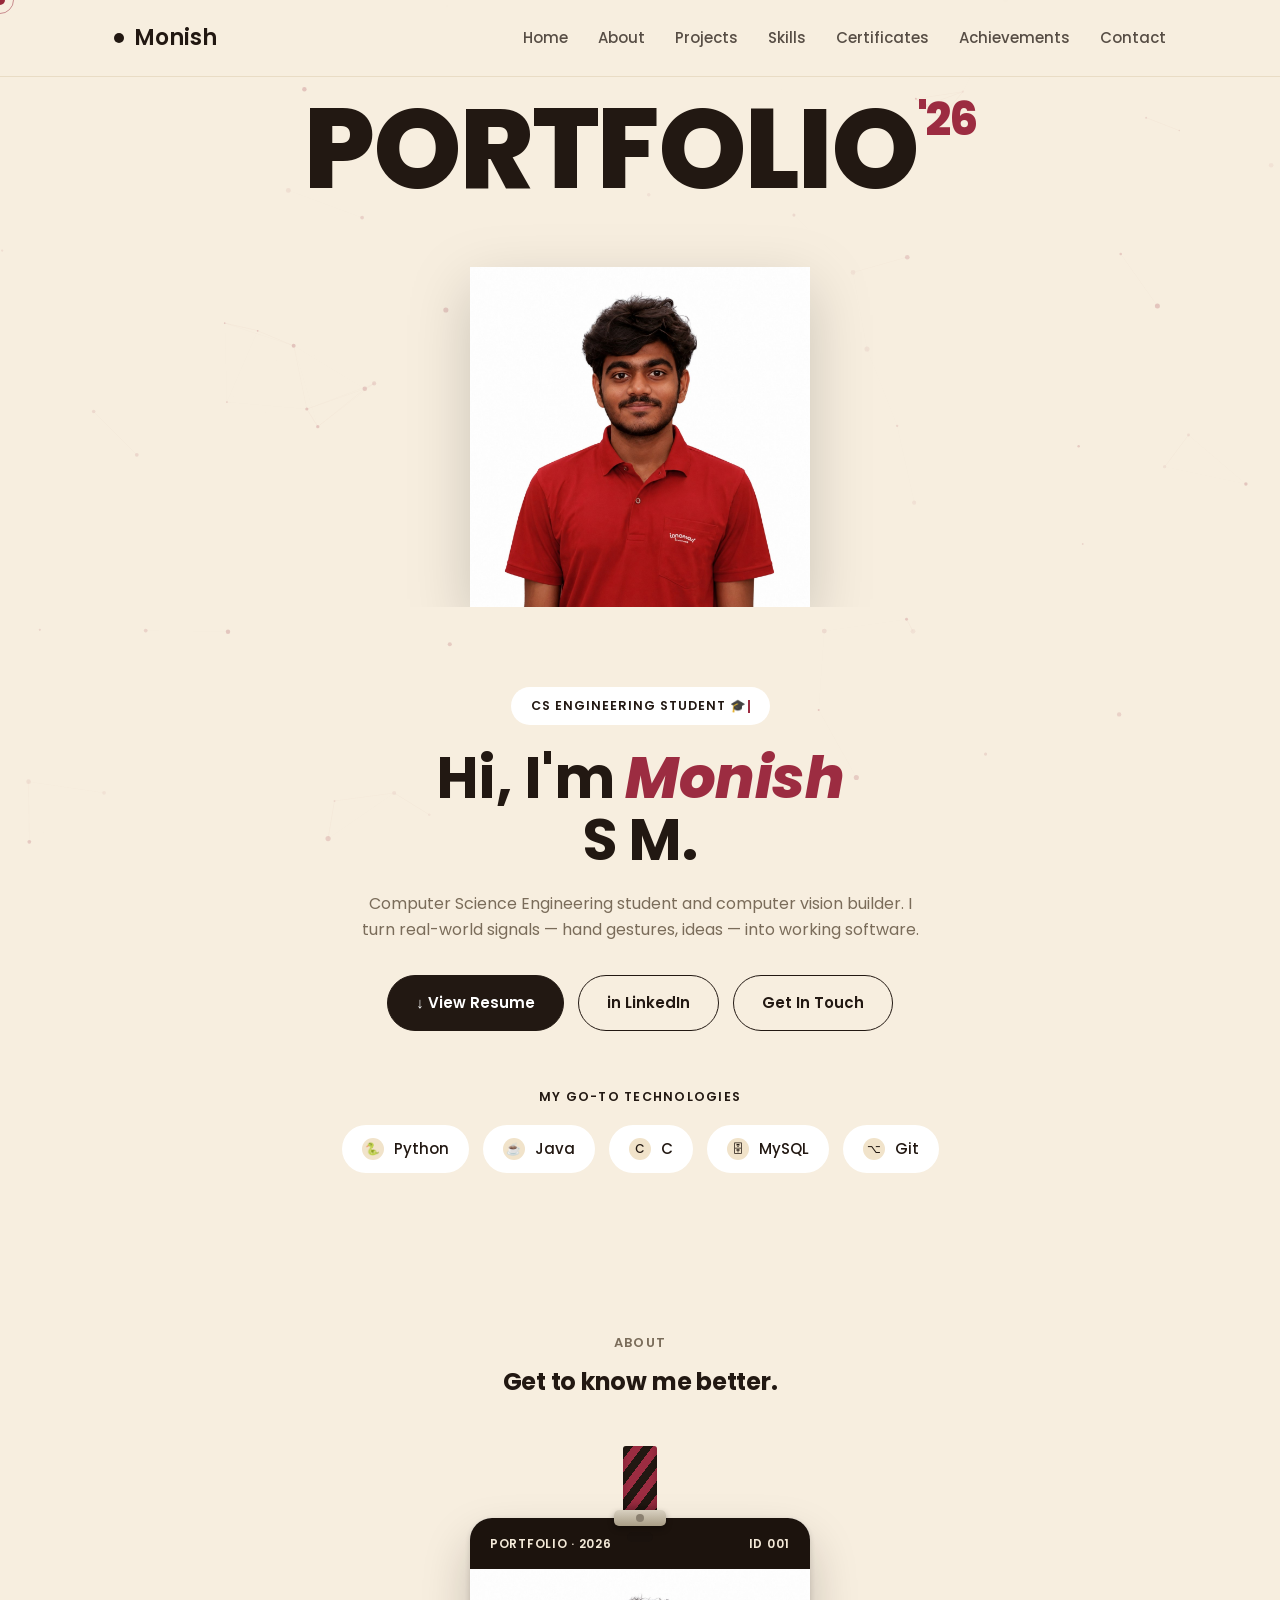
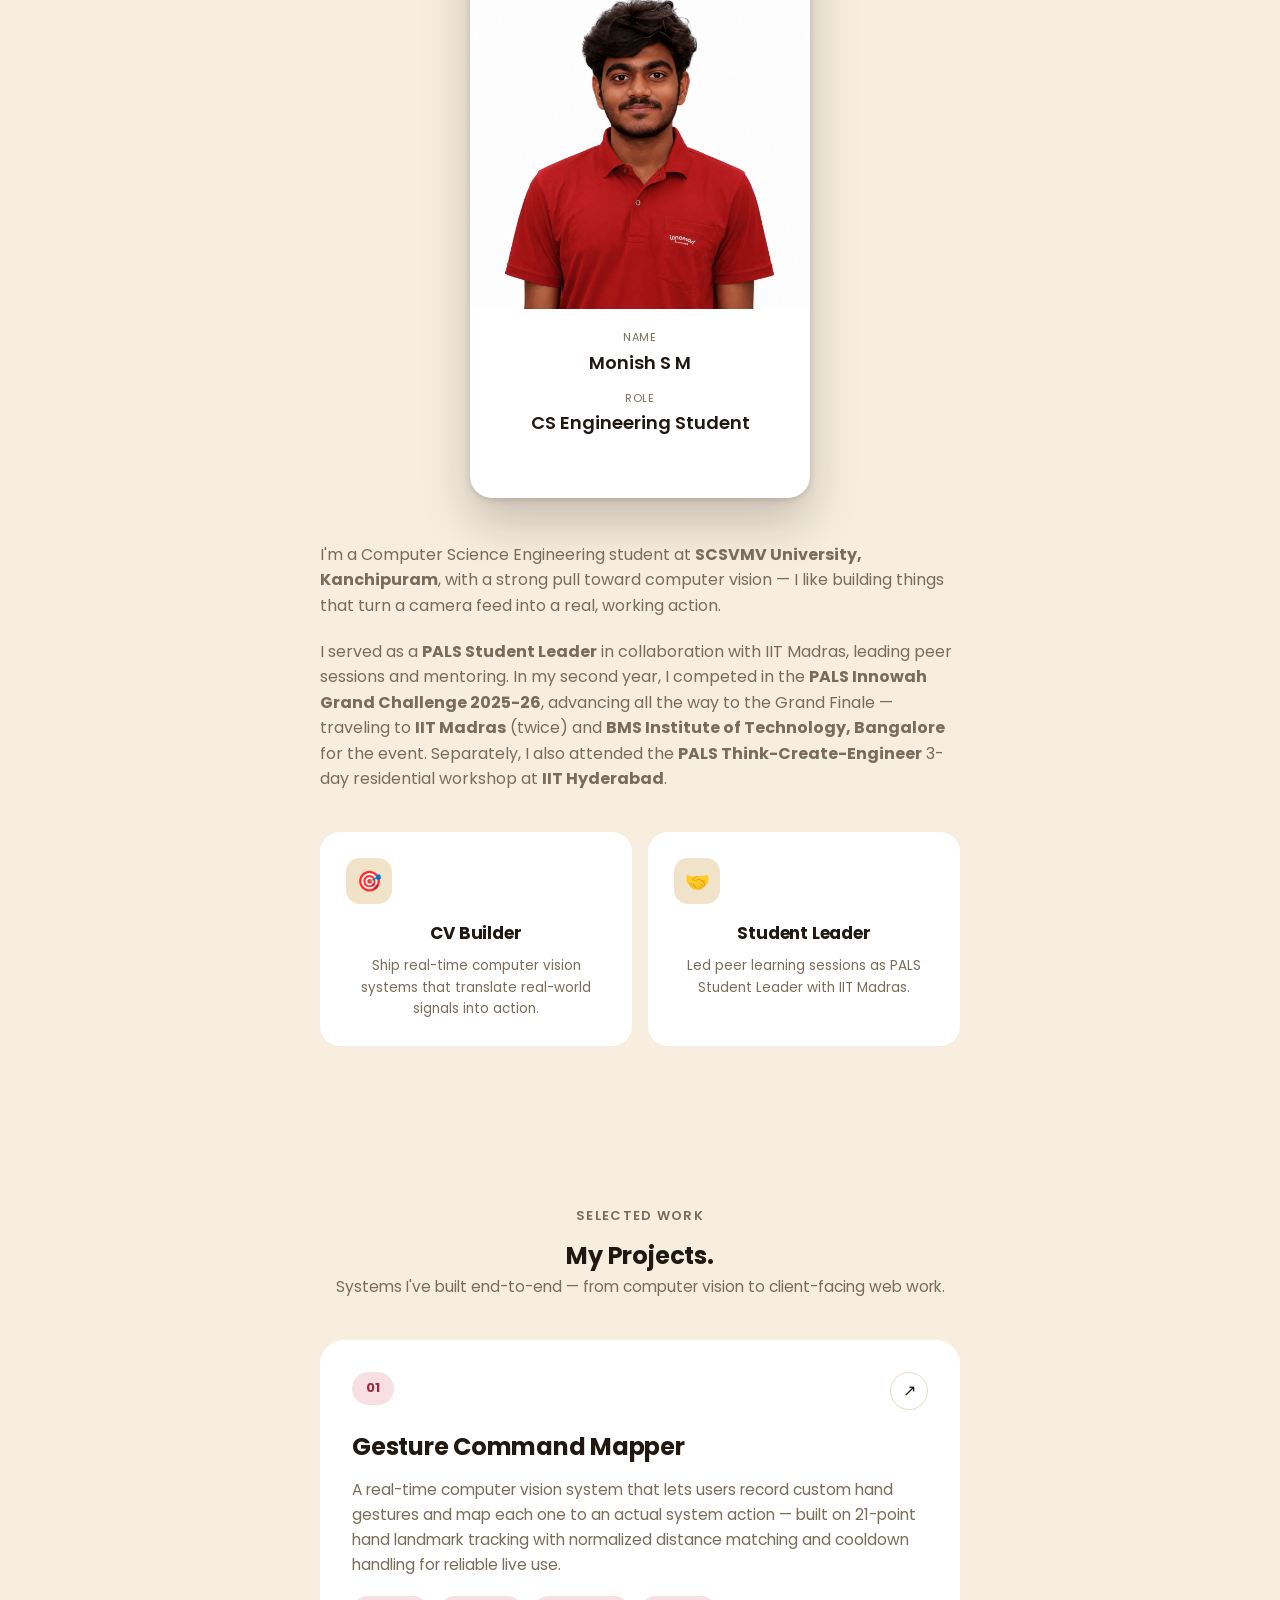
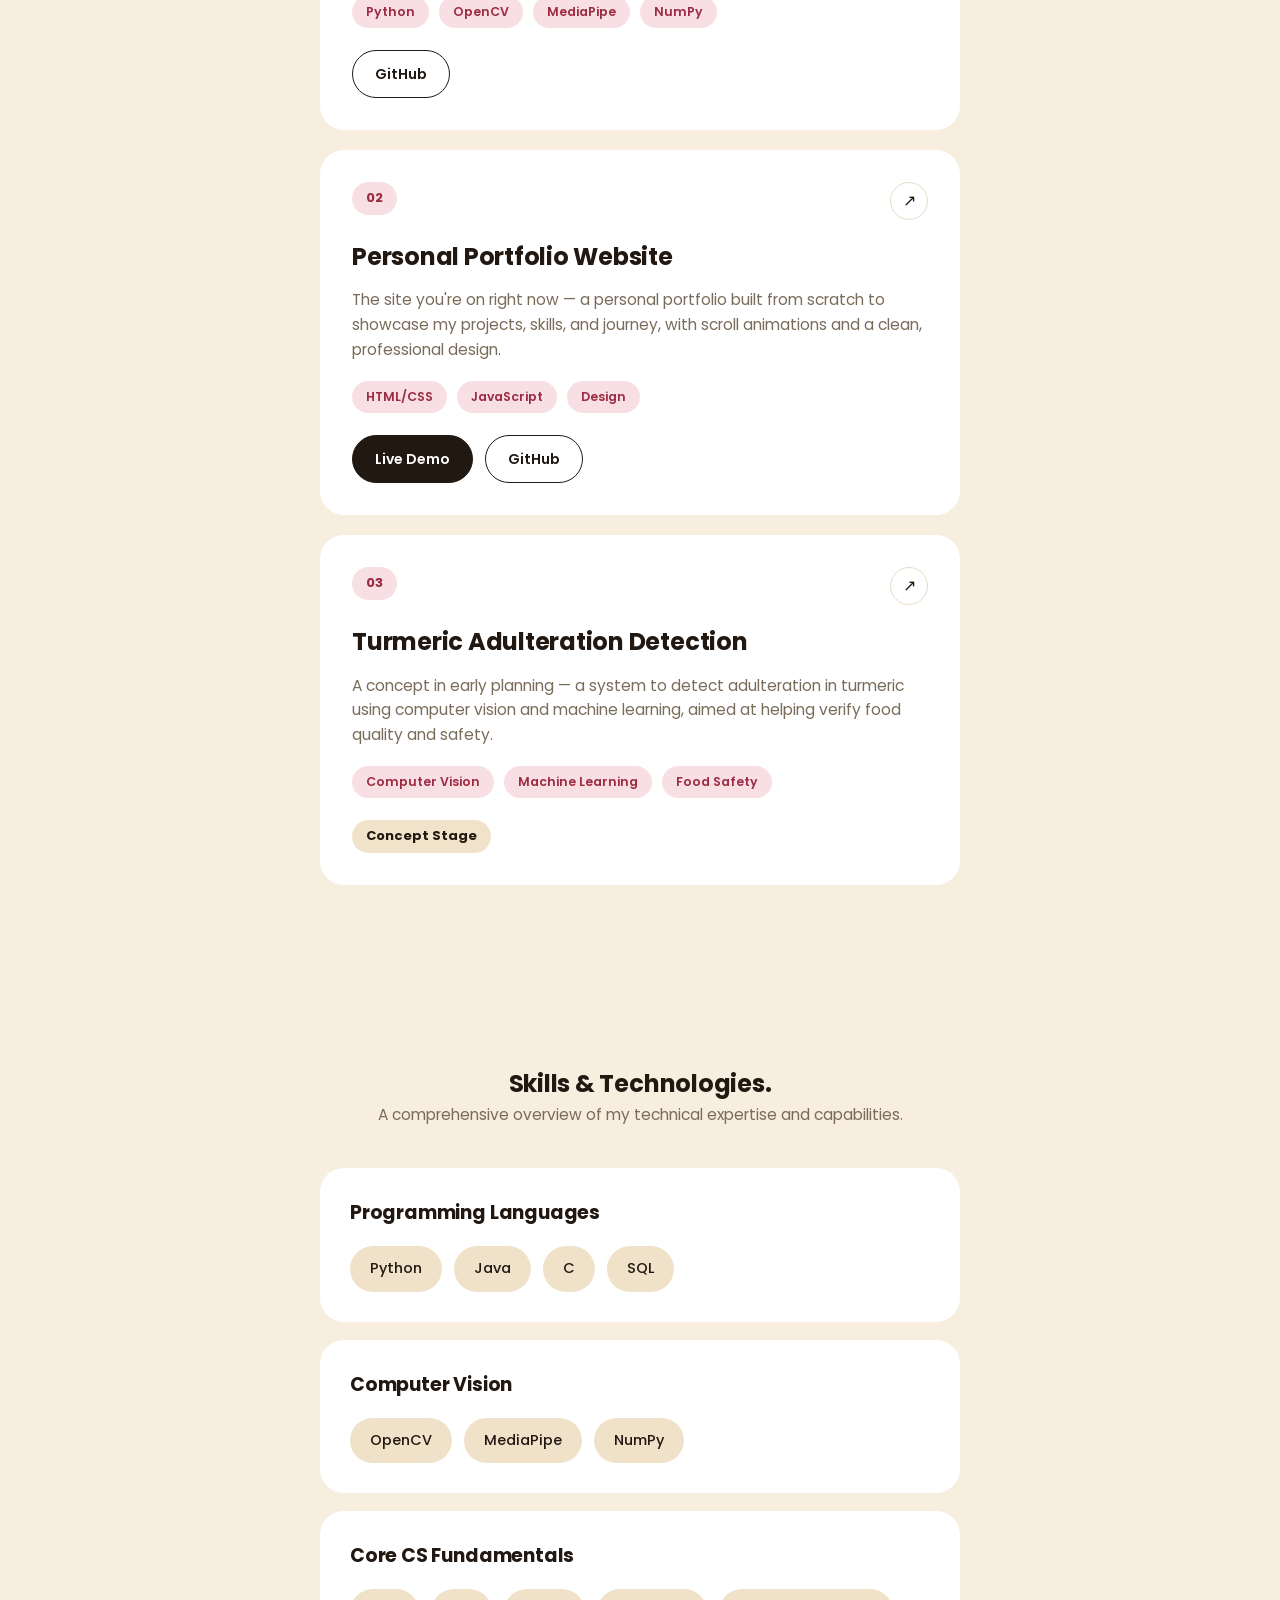
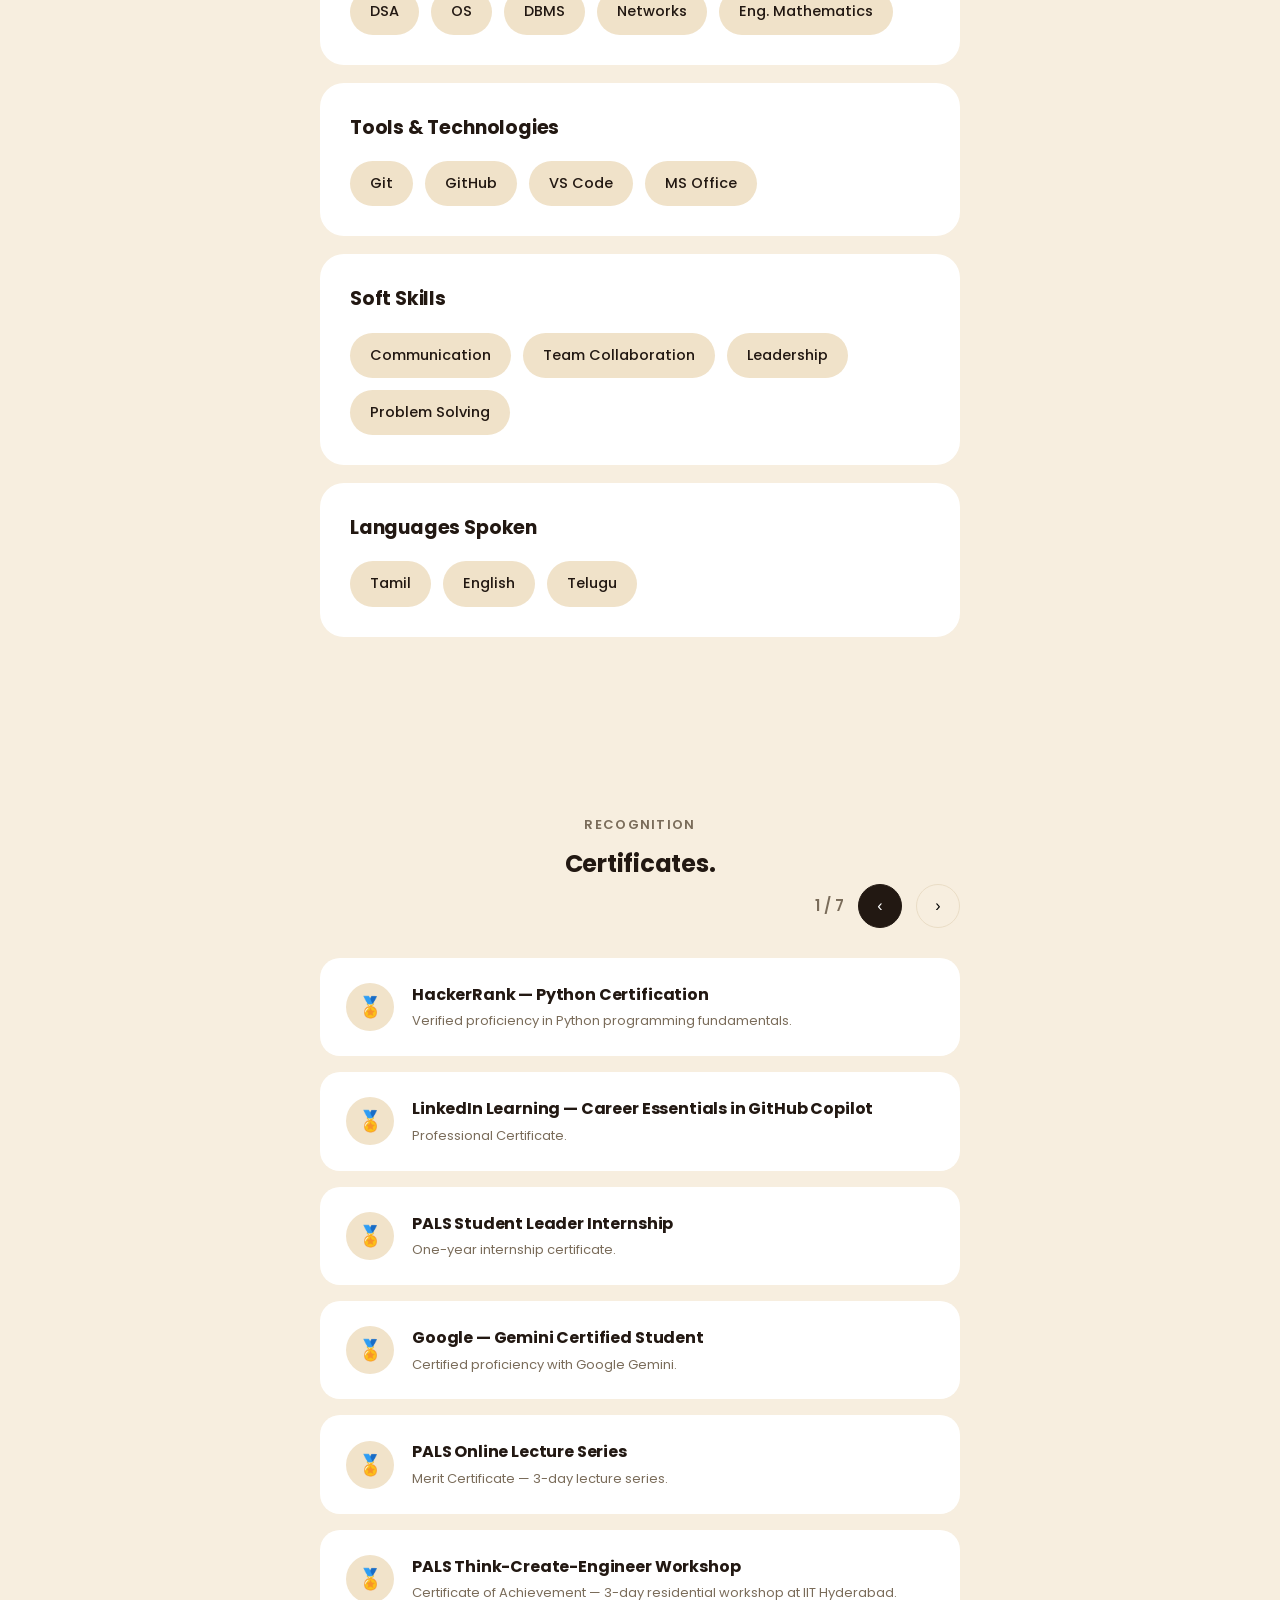
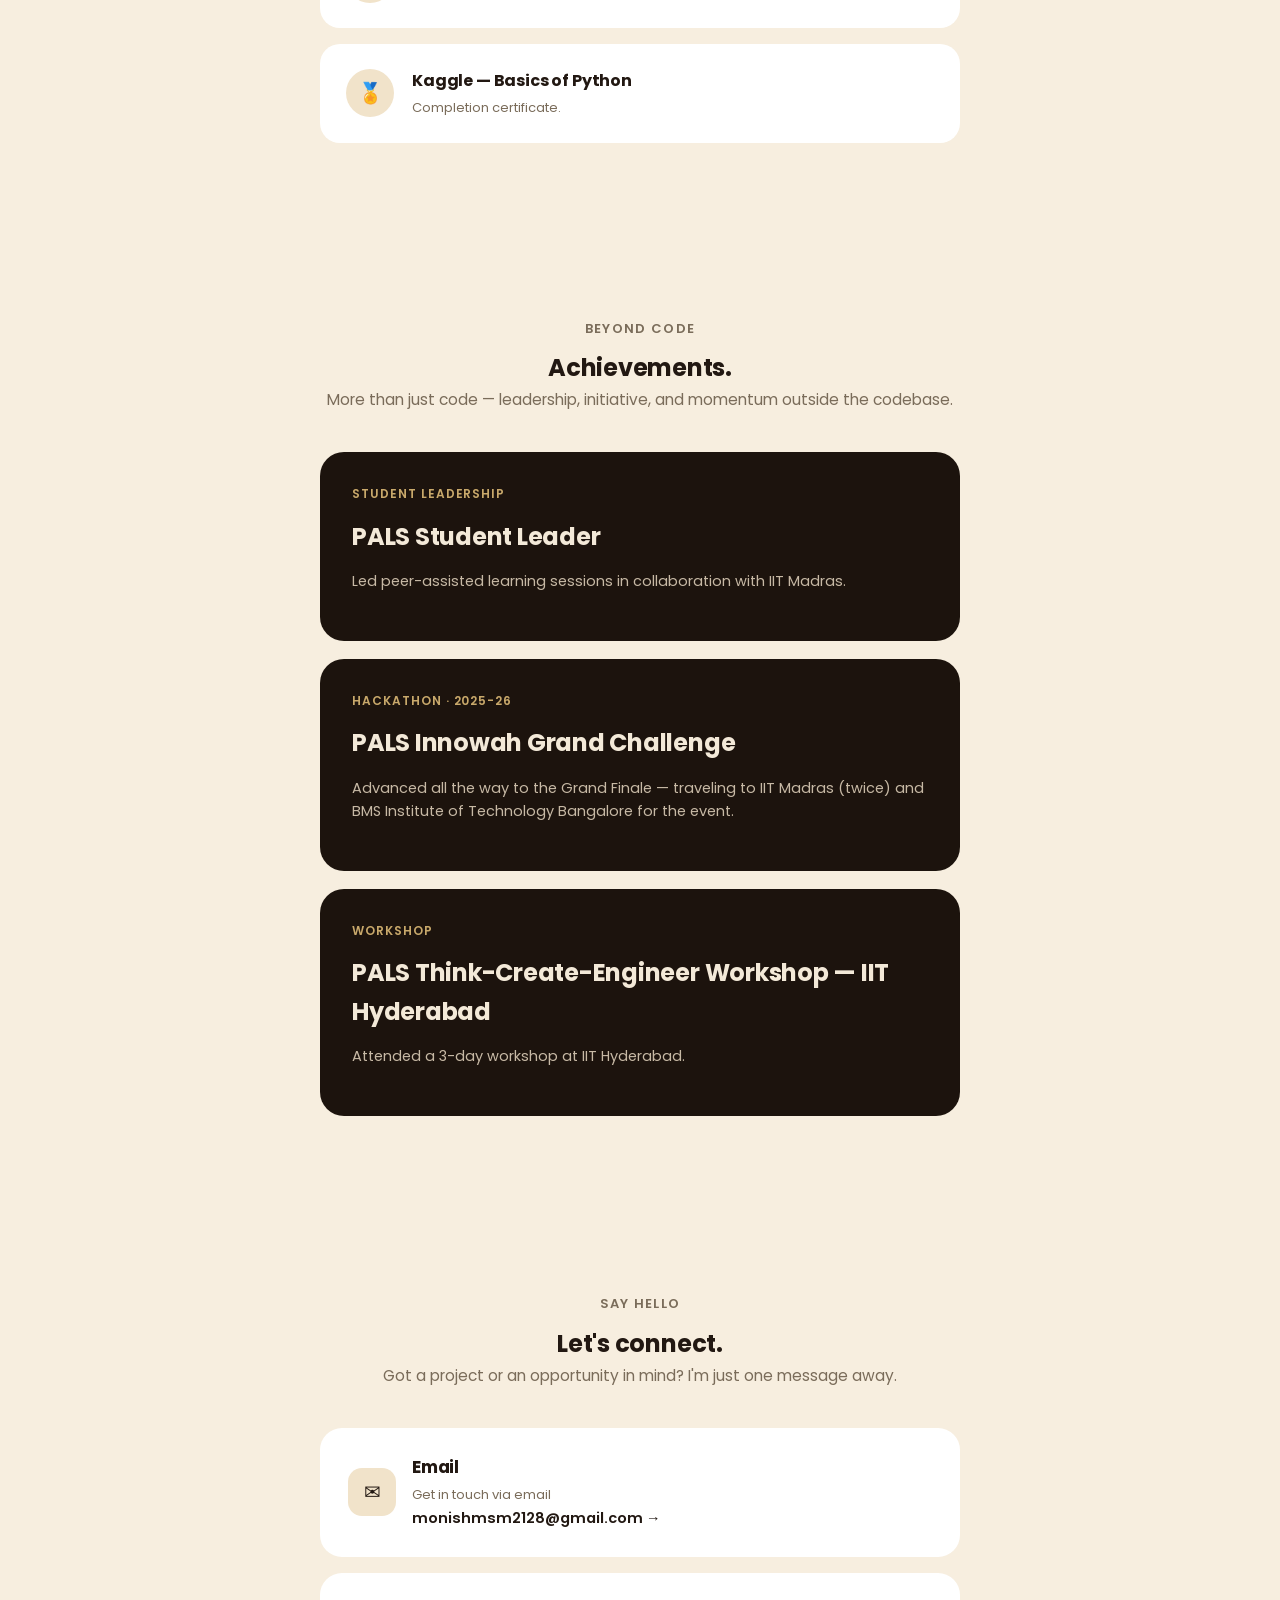
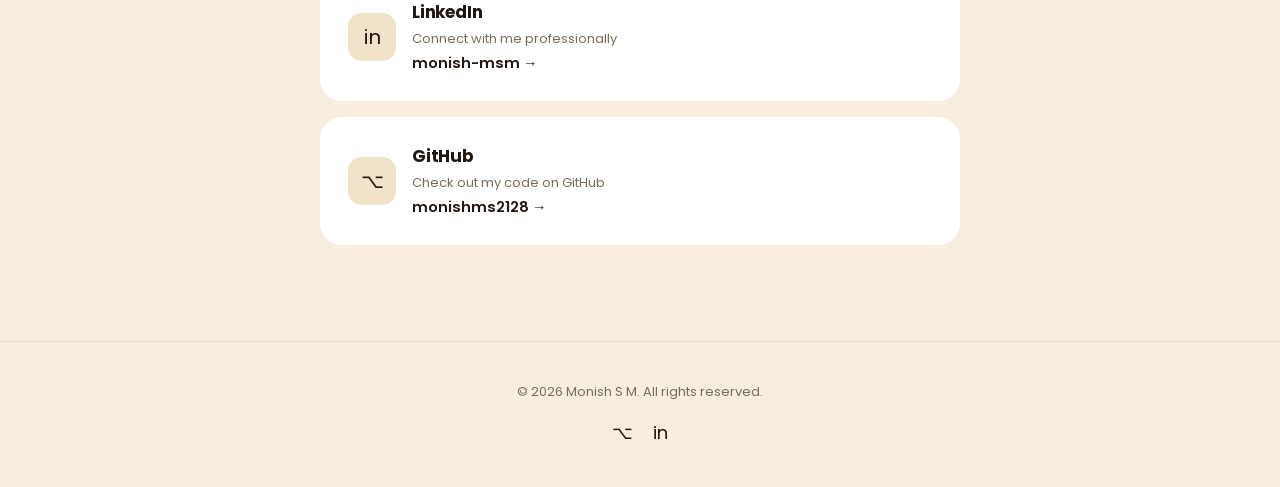
==== commit b20079e9: "Rename index.html (2).html to index.html" ====
--- a/index.html
+++ b/index.html
@@ -274,9 +274,74 @@
   .brand:hover .dot{transform:scale(1.4);}
   html{scroll-behavior:smooth;}
 
+  /* ── EXTRA POLISH ── */
+  /* staggered reveal with slide + fade */
+  .reveal{opacity:0; transform:translateY(36px) scale(0.98); transition:opacity .65s cubic-bezier(.2,.8,.3,1), transform .65s cubic-bezier(.2,.8,.3,1);}
+  .reveal.in-view{opacity:1; transform:translateY(0) scale(1);}
+
+  /* maroon accent glow pulse on hover for pills */
+  .idx-pill{transition:transform .3s ease, box-shadow .3s ease;}
+  .project-card:hover .idx-pill{transform:scale(1.1); box-shadow:0 0 14px rgba(156,44,65,0.35);}
+
+  /* tag bounce on hover */
+  .tag-row span, .skill-pills span{transition:transform .2s ease, box-shadow .2s ease;}
+  .tag-row span:hover, .skill-pills span:hover{transform:translateY(-3px) scale(1.06); box-shadow:0 6px 16px rgba(156,44,65,0.15);}
+
+  /* btn ripple feel */
+  .btn{position:relative; overflow:hidden;}
+  .btn::after{content:''; position:absolute; inset:0; background:rgba(255,255,255,0.12); opacity:0; transition:opacity .25s;}
+  .btn:hover::after{opacity:1;}
+
+  /* contact card slide-right arrow */
+  .contact-card .arrow{transition:transform .25s ease;}
+  .contact-card:hover .arrow{transform:translateX(5px);}
+
+  /* achievement card gold-tint label glow */
+  .achieve-card:hover .label{color:#e8b96e; transition:color .3s;}
+
+  /* cert card icon spin on hover */
+  .cert-card .ic{transition:transform .4s cubic-bezier(.2,1.6,.4,1);}
+  .cert-card:hover .ic{transform:rotate(15deg) scale(1.15);}
+
+  /* trait card icon bounce */
+  .trait-card .ic{transition:transform .35s cubic-bezier(.2,1.6,.4,1);}
+  .trait-card:hover .ic{transform:translateY(-5px) scale(1.12);}
+
+  /* hero section z-index lift above particles */
+  .hero-cover, section.pad, header{position:relative; z-index:1;}
+
+  /* smooth back-to-top pulse */
+  @keyframes btPulse{0%,100%{box-shadow:0 0 0 0 rgba(28,19,13,0.3);}50%{box-shadow:0 0 0 8px rgba(28,19,13,0);}}
+  #back-top.visible{animation:btPulse 2s ease infinite;}
+
 </style>
 </head>
 <body>
+
+<!-- LOADER -->
+<div id="loader" style="position:fixed;inset:0;z-index:9999;background:var(--bg);display:flex;align-items:center;justify-content:center;transition:opacity .5s ease, visibility .5s ease;">
+  <div style="text-align:center;">
+    <div style="font-size:28px;font-weight:700;letter-spacing:-0.01em;font-family:'Poppins',sans-serif;">Monish<span style="color:var(--maroon);">.</span></div>
+    <div style="margin-top:16px;width:120px;height:3px;background:var(--line);border-radius:2px;overflow:hidden;">
+      <div id="loader-bar" style="height:100%;width:0%;background:var(--maroon);border-radius:2px;transition:width 1.4s ease;"></div>
+    </div>
+  </div>
+</div>
+<style>#loader.hidden{opacity:0;visibility:hidden;}</style>
+
+<!-- SCROLL PROGRESS -->
+<div id="scroll-progress" style="position:fixed;top:0;left:0;height:3px;width:0%;background:var(--maroon);z-index:9998;transition:width .1s linear;"></div>
+
+<!-- CUSTOM CURSOR (desktop only) -->
+<div id="cursor" style="position:fixed;width:10px;height:10px;background:var(--maroon);border-radius:50%;pointer-events:none;z-index:9997;transform:translate(-50%,-50%);transition:transform .15s ease;mix-blend-mode:multiply;"></div>
+<div id="cursor-trail" style="position:fixed;width:28px;height:28px;border:1.5px solid var(--maroon);border-radius:50%;pointer-events:none;z-index:9996;transform:translate(-50%,-50%);transition:left .12s ease,top .12s ease;opacity:0.5;"></div>
+
+<!-- PARTICLES CANVAS -->
+<canvas id="particles" style="position:fixed;top:0;left:0;width:100%;height:100%;pointer-events:none;z-index:0;opacity:0.45;"></canvas>
+
+<!-- BACK TO TOP -->
+<button id="back-top" style="position:fixed;bottom:32px;right:28px;z-index:500;width:44px;height:44px;border-radius:50%;background:var(--ink);color:var(--bg);border:none;font-size:18px;cursor:pointer;opacity:0;visibility:hidden;transition:opacity .3s,visibility .3s,transform .3s;display:flex;align-items:center;justify-content:center;" aria-label="Back to top">↑</button>
+<style>#back-top.visible{opacity:1;visibility:visible;} #back-top:hover{transform:translateY(-4px);}</style>
 
 <header>
   <nav class="wrap">
@@ -301,7 +366,8 @@
 
 <section class="hero pad" id="home">
   <div class="wrap" style="text-align:center;">
-    <span class="badge">WELCOME TO MY PORTFOLIO</span>
+    <span class="badge"><span id="typed-text"></span><span style="border-right:2px solid var(--maroon);margin-left:1px;animation:blink .7s step-end infinite;display:inline-block;height:1em;vertical-align:middle;"></span></span>
+    <style>@keyframes blink{0%,100%{opacity:1;}50%{opacity:0;}}</style>
     <h1>Hi, I'm <em>Monish</em><br/>S M.</h1>
     <p class="hero-desc" style="margin-left:auto; margin-right:auto;">Computer Science Engineering student and computer vision builder. I turn real-world signals — hand gestures, ideas — into working software.</p>
     <div class="hero-cta" style="justify-content:center;">
@@ -402,24 +468,9 @@
         </div>
       </div>
 
-      <div class="project-card reveal" style="transition-delay:0.16s;">
+      <div class="project-card reveal" style="transition-delay:0.24s;">
         <div class="project-top">
           <span class="idx-pill">03</span>
-          <div class="arrow-ic">↗</div>
-        </div>
-        <h3>AI-Based Automatic Bike Cleaning System</h3>
-        <p>Built for the PALS Innowah Grand Challenge — an automated system that cleans a bike using an Arduino-based prototype. Currently working on integrating IoT connectivity for remote monitoring and control.</p>
-        <div class="tag-row">
-          <span>Arduino</span><span>IoT</span><span>Automation</span>
-        </div>
-        <div class="project-btns">
-          <span class="idx-pill" style="background:var(--tan-icon); color:var(--ink);">Prototype · IoT in progress</span>
-        </div>
-      </div>
-
-      <div class="project-card reveal" style="transition-delay:0.24s;">
-        <div class="project-top">
-          <span class="idx-pill">04</span>
           <div class="arrow-ic">↗</div>
         </div>
         <h3>Turmeric Adulteration Detection</h3>
@@ -610,22 +661,130 @@
 </footer>
 
 <script>
+  // ── NAV TOGGLE ──
   const toggle = document.getElementById('navtoggle');
   const links = document.getElementById('navlinks');
   toggle.addEventListener('click', () => links.classList.toggle('open'));
   links.querySelectorAll('a').forEach(a => a.addEventListener('click', () => links.classList.remove('open')));
 
-  // Scroll reveal animations
+  // ── LOADER ──
+  window.addEventListener('load', () => {
+    document.getElementById('loader-bar').style.width = '100%';
+    setTimeout(() => document.getElementById('loader').classList.add('hidden'), 1600);
+  });
+
+  // ── CUSTOM CURSOR (desktop only) ──
+  const cursor = document.getElementById('cursor');
+  const trail = document.getElementById('cursor-trail');
+  if (window.innerWidth > 768) {
+    document.addEventListener('mousemove', e => {
+      cursor.style.left = e.clientX + 'px';
+      cursor.style.top = e.clientY + 'px';
+      setTimeout(() => { trail.style.left = e.clientX + 'px'; trail.style.top = e.clientY + 'px'; }, 60);
+    });
+    document.querySelectorAll('a, button').forEach(el => {
+      el.addEventListener('mouseenter', () => { cursor.style.transform = 'translate(-50%,-50%) scale(2.2)'; cursor.style.opacity = '0.6'; });
+      el.addEventListener('mouseleave', () => { cursor.style.transform = 'translate(-50%,-50%) scale(1)'; cursor.style.opacity = '1'; });
+    });
+  } else {
+    cursor.style.display = 'none'; trail.style.display = 'none';
+  }
+
+  // ── SCROLL PROGRESS ──
+  window.addEventListener('scroll', () => {
+    const total = document.body.scrollHeight - window.innerHeight;
+    document.getElementById('scroll-progress').style.width = (window.scrollY / total * 100) + '%';
+  });
+
+  // ── NAVBAR SCROLL ──
+  window.addEventListener('scroll', () => {
+    document.getElementById('back-top').classList.toggle('visible', window.scrollY > 400);
+  });
+
+  // ── BACK TO TOP ──
+  document.getElementById('back-top').addEventListener('click', () => {
+    window.scrollTo({ top: 0, behavior: 'smooth' });
+  });
+
+  // ── TYPING ANIMATION ──
+  const phrases = [
+    'CS Engineering Student 🎓',
+    'Ex-PALS Student Leader 🌟',
+    'GATE 2027 Aspirant 📐',
+    'Computer Vision Builder 👁️',
+    'Fast Learner & Team Player 🤝',
+    'Building Skills Every Day 🔥'
+  ];
+  let phraseIndex = 0, charIndex = 0, isDeleting = false;
+  const typedEl = document.getElementById('typed-text');
+  function type() {
+    const current = phrases[phraseIndex];
+    typedEl.textContent = isDeleting ? current.substring(0, charIndex--) : current.substring(0, charIndex++);
+    let speed = isDeleting ? 45 : 75;
+    if (!isDeleting && charIndex === current.length + 1) { speed = 1800; isDeleting = true; }
+    else if (isDeleting && charIndex === 0) { isDeleting = false; phraseIndex = (phraseIndex + 1) % phrases.length; speed = 300; }
+    setTimeout(type, speed);
+  }
+  type();
+
+  // ── PARTICLES ──
+  const canvas = document.getElementById('particles');
+  const ctx = canvas.getContext('2d');
+  let W, H, pts = [];
+  function resizeCanvas() { W = canvas.width = window.innerWidth; H = canvas.height = window.innerHeight; }
+  resizeCanvas();
+  window.addEventListener('resize', resizeCanvas);
+  class Particle {
+    constructor() { this.reset(); }
+    reset() {
+      this.x = Math.random() * W; this.y = Math.random() * H;
+      this.vx = (Math.random() - 0.5) * 0.4; this.vy = (Math.random() - 0.5) * 0.4;
+      this.r = Math.random() * 1.8 + 0.8; this.alpha = Math.random() * 0.4 + 0.1;
+    }
+    update() {
+      this.x += this.vx; this.y += this.vy;
+      if (this.x < 0 || this.x > W || this.y < 0 || this.y > H) this.reset();
+    }
+    draw() {
+      ctx.beginPath(); ctx.arc(this.x, this.y, this.r, 0, Math.PI * 2);
+      ctx.fillStyle = `rgba(156,44,65,${this.alpha})`; ctx.fill();
+    }
+  }
+  for (let i = 0; i < 70; i++) pts.push(new Particle());
+  function animateParticles() {
+    ctx.clearRect(0, 0, W, H);
+    for (let i = 0; i < pts.length; i++) {
+      pts[i].update(); pts[i].draw();
+      for (let j = i + 1; j < pts.length; j++) {
+        const dx = pts[i].x - pts[j].x, dy = pts[i].y - pts[j].y;
+        const dist = Math.sqrt(dx * dx + dy * dy);
+        if (dist < 110) {
+          ctx.beginPath();
+          ctx.moveTo(pts[i].x, pts[i].y); ctx.lineTo(pts[j].x, pts[j].y);
+          ctx.strokeStyle = `rgba(156,44,65,${0.1 * (1 - dist / 110)})`; ctx.lineWidth = 0.8; ctx.stroke();
+        }
+      }
+    }
+    requestAnimationFrame(animateParticles);
+  }
+  if (!window.matchMedia('(prefers-reduced-motion: reduce)').matches) animateParticles();
+
+  // ── SCROLL REVEAL ──
   const revealObserver = new IntersectionObserver((entries) => {
     entries.forEach(entry => {
-      if (entry.isIntersecting) {
-        entry.target.classList.add('in-view');
-        revealObserver.unobserve(entry.target);
-      }
+      if (entry.isIntersecting) { entry.target.classList.add('in-view'); revealObserver.unobserve(entry.target); }
     });
-  }, { threshold: 0.15, rootMargin: '0px 0px -60px 0px' });
-
+  }, { threshold: 0.12, rootMargin: '0px 0px -60px 0px' });
   document.querySelectorAll('.reveal').forEach(el => revealObserver.observe(el));
+
+  // ── ACTIVE NAV HIGHLIGHT ──
+  const sections = document.querySelectorAll('section[id]');
+  const navLinks2 = document.querySelectorAll('.navlinks a');
+  window.addEventListener('scroll', () => {
+    let current = '';
+    sections.forEach(s => { if (window.scrollY >= s.offsetTop - 120) current = s.getAttribute('id'); });
+    navLinks2.forEach(a => { a.style.opacity = a.getAttribute('href') === `#${current}` ? '1' : '0.75'; a.style.color = a.getAttribute('href') === `#${current}` ? 'var(--maroon)' : ''; });
+  });
 </script>
 
 </body>
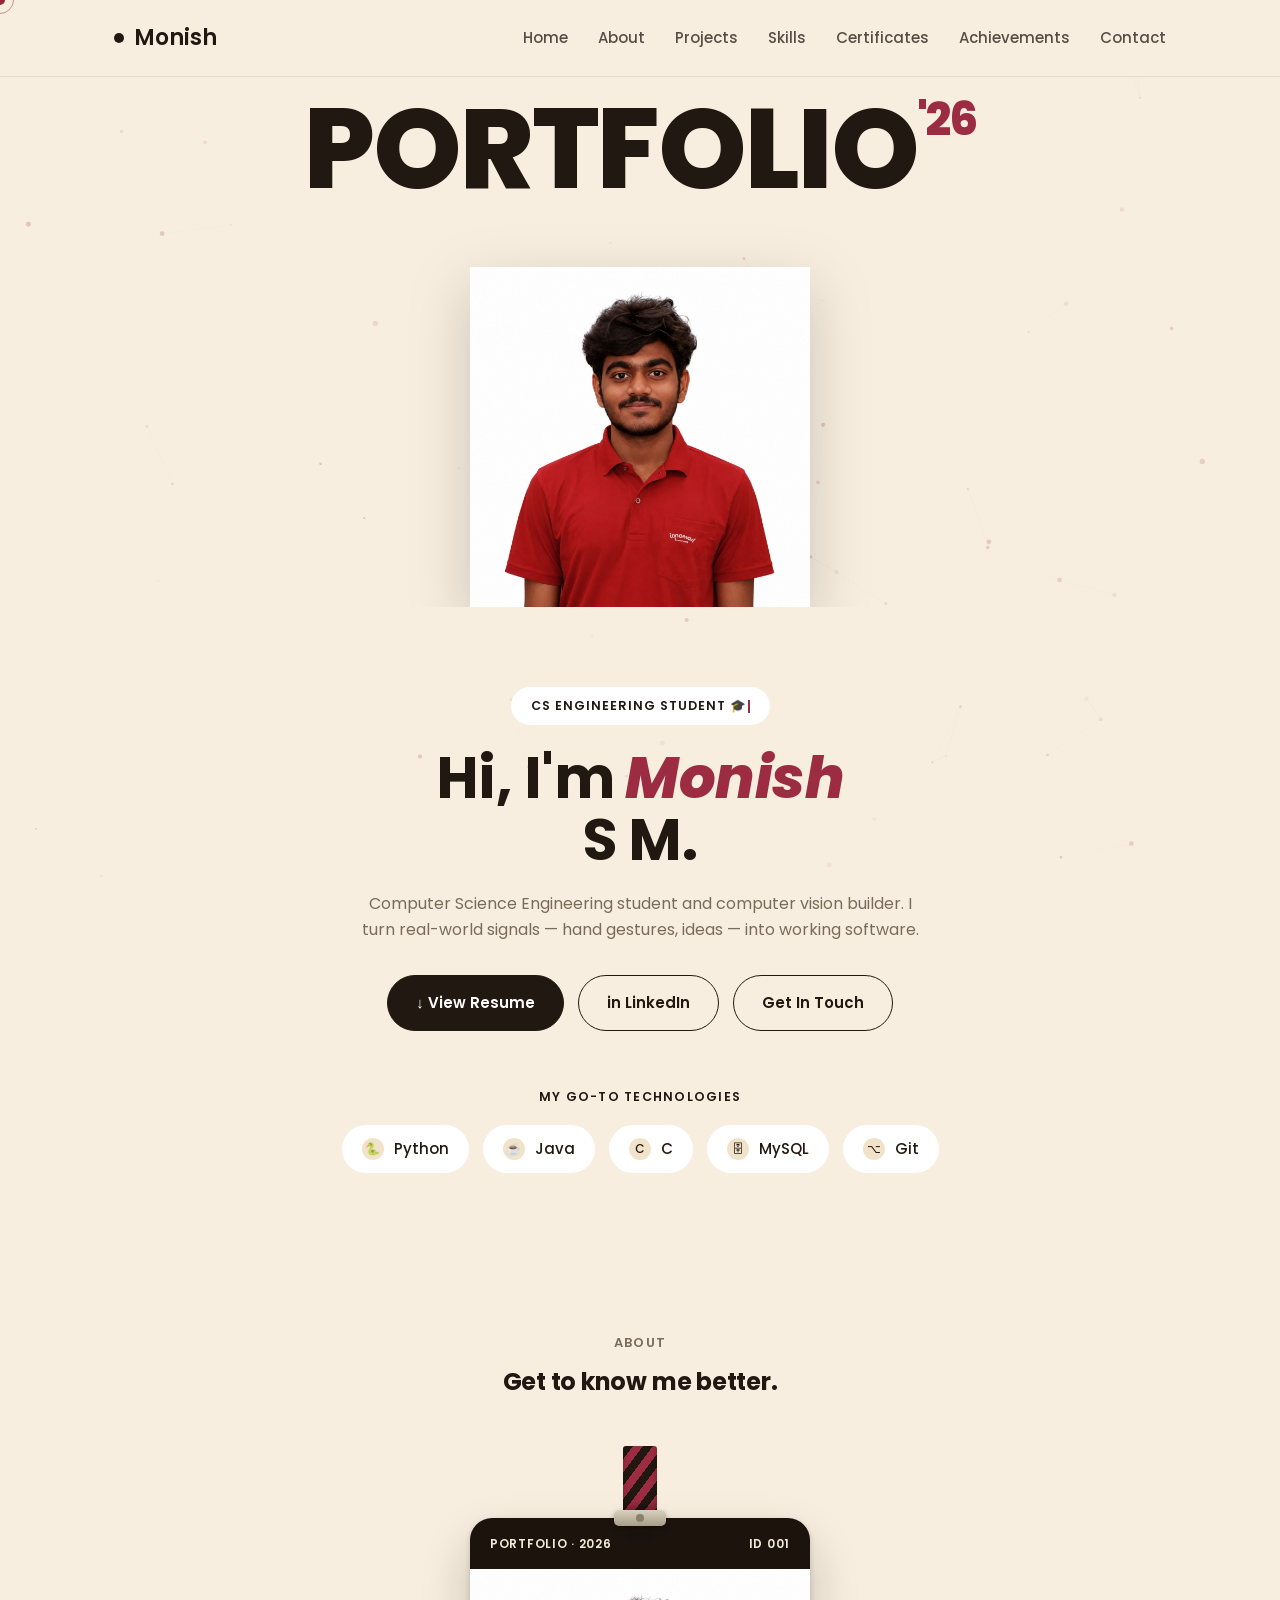
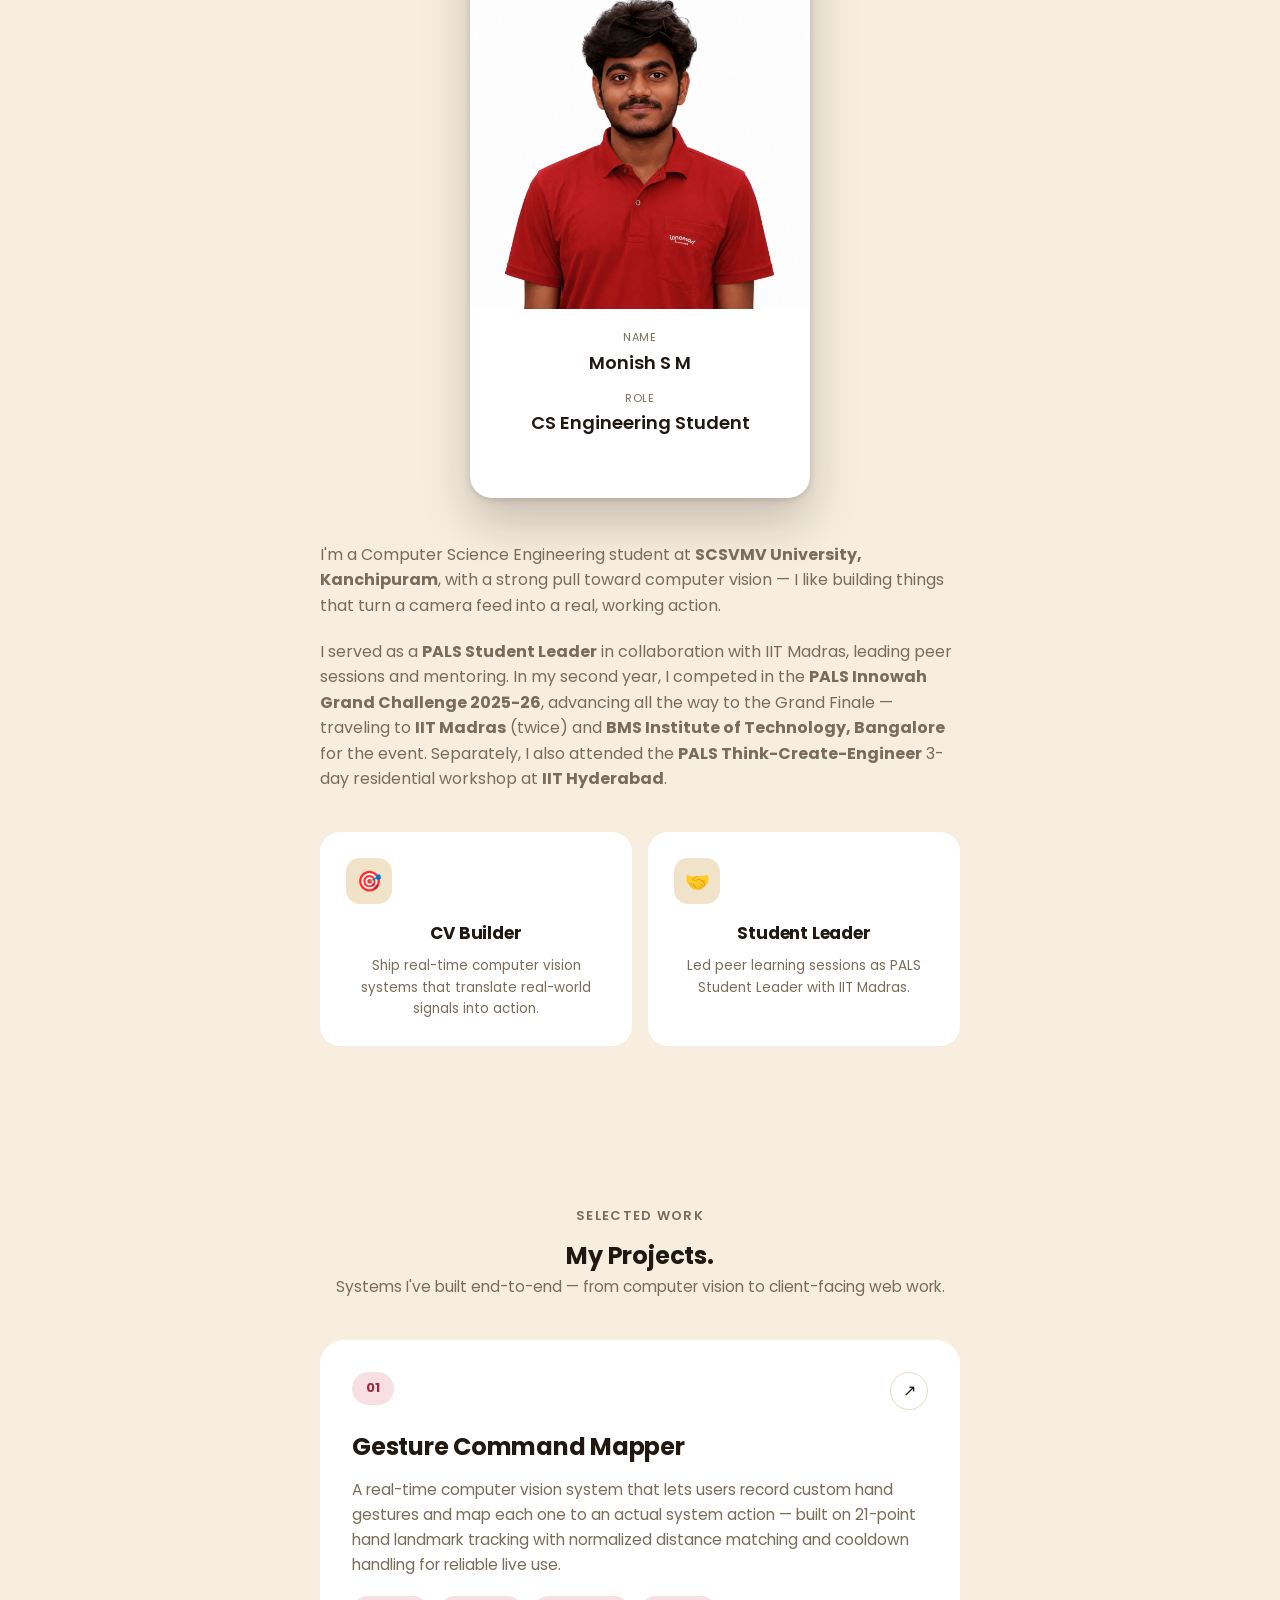
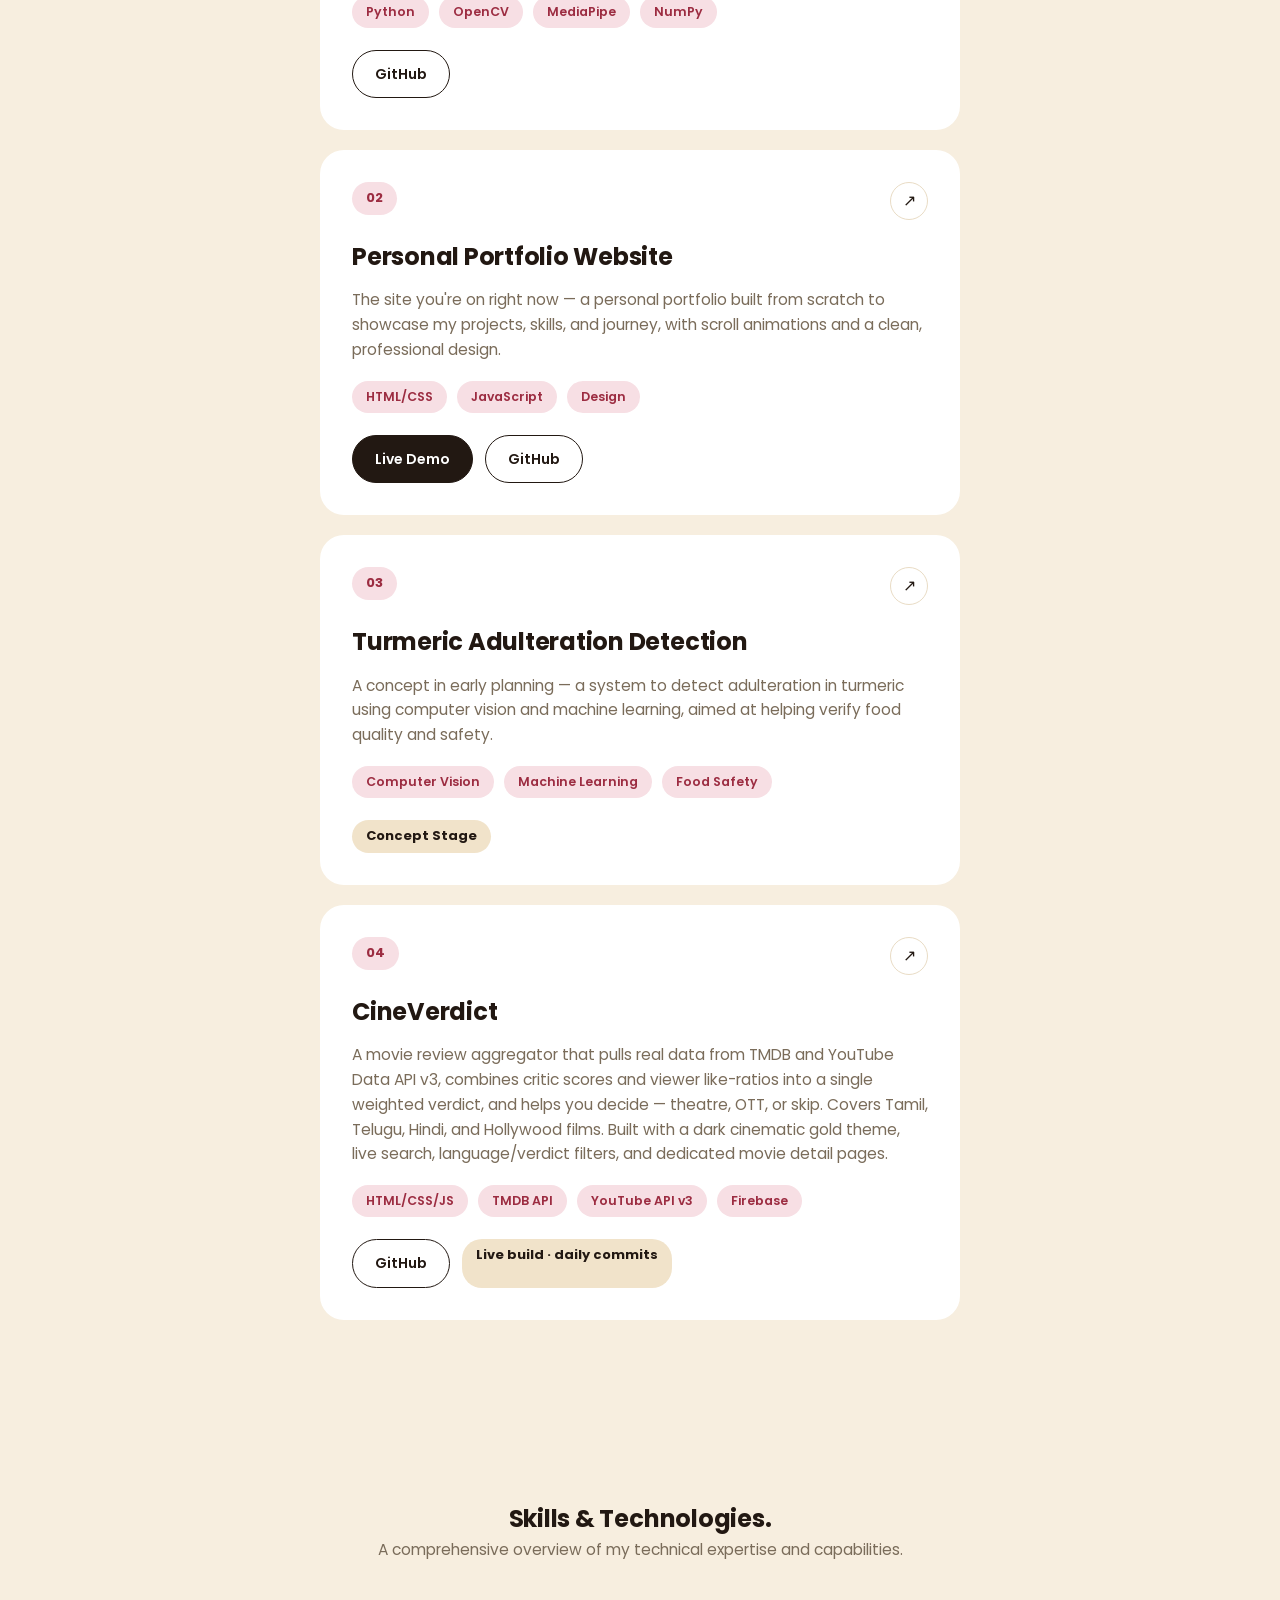
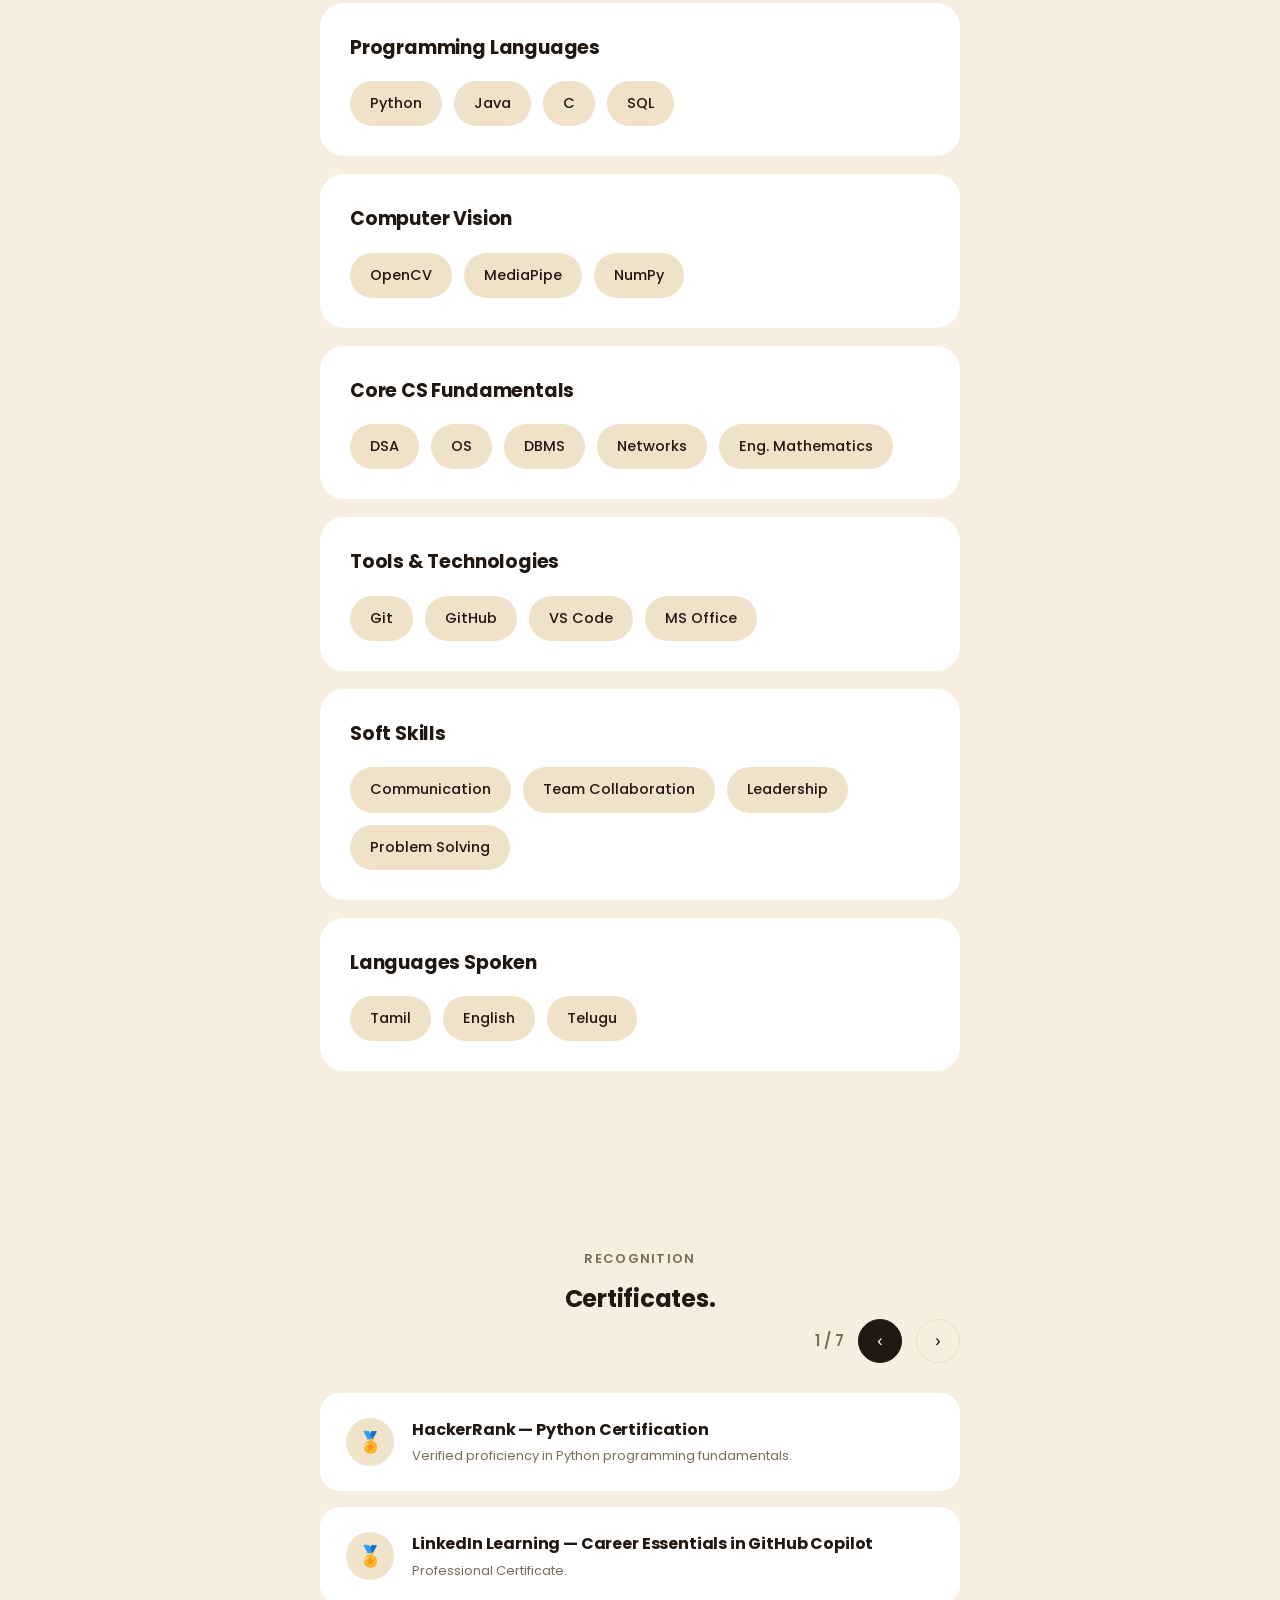
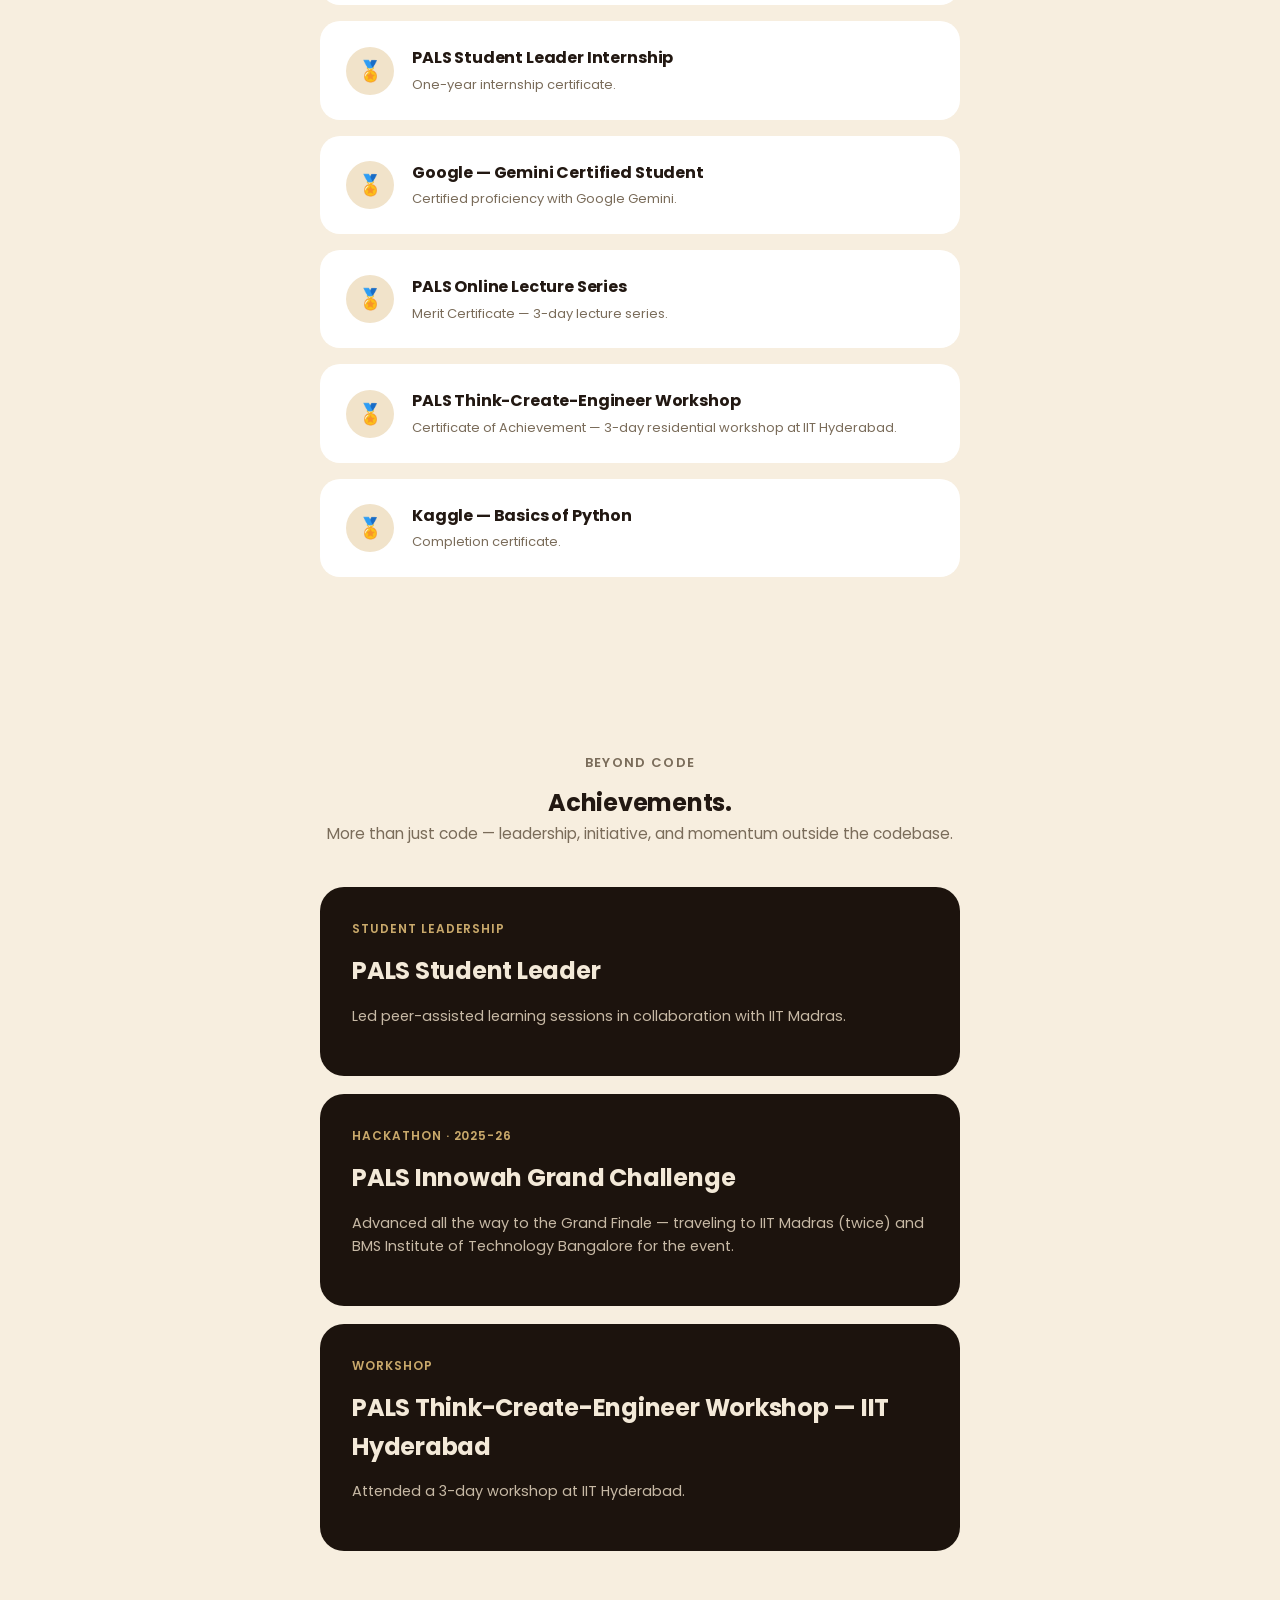
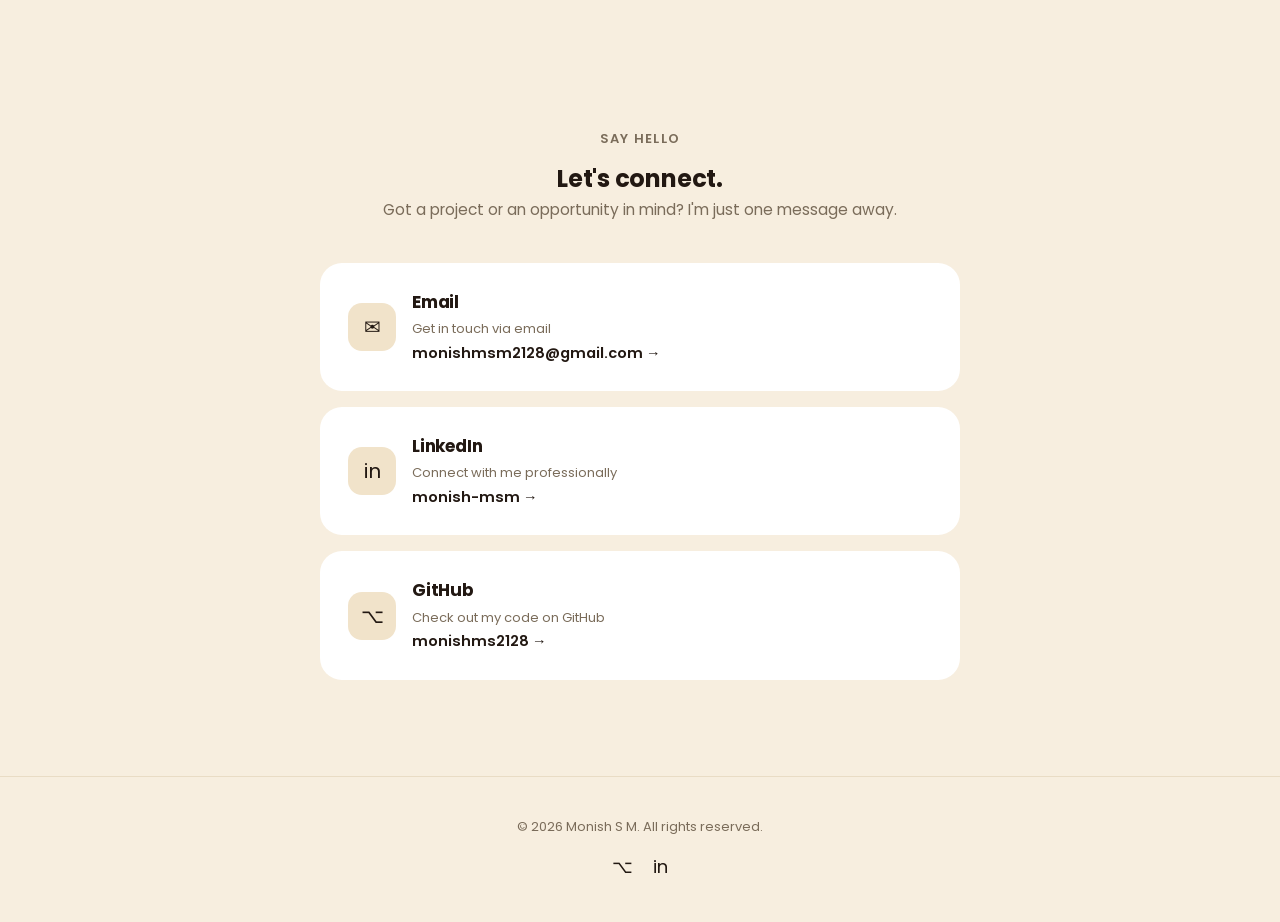
==== commit 3040a107: "Updating Portfolio Projects" ====
--- a/index.html
+++ b/index.html
@@ -483,6 +483,22 @@
         </div>
       </div>
 
+      <div class="project-card reveal" style="transition-delay:0.32s;">
+        <div class="project-top">
+          <span class="idx-pill">04</span>
+          <div class="arrow-ic">↗</div>
+        </div>
+        <h3>CineVerdict</h3>
+        <p>A movie review aggregator that pulls real data from TMDB and YouTube Data API v3, combines critic scores and viewer like-ratios into a single weighted verdict, and helps you decide — theatre, OTT, or skip. Covers Tamil, Telugu, Hindi, and Hollywood films. Built with a dark cinematic gold theme, live search, language/verdict filters, and dedicated movie detail pages.</p>
+        <div class="tag-row">
+          <span>HTML/CSS/JS</span><span>TMDB API</span><span>YouTube API v3</span><span>Firebase</span>
+        </div>
+        <div class="project-btns">
+          <a href="https://github.com/monishms2128/cineverdict" target="_blank" rel="noopener" class="btn outline">GitHub</a>
+          <span class="idx-pill" style="background:var(--tan-icon); color:var(--ink);">Live build · daily commits</span>
+        </div>
+      </div>
+
     </div>
   </div>
 </section>
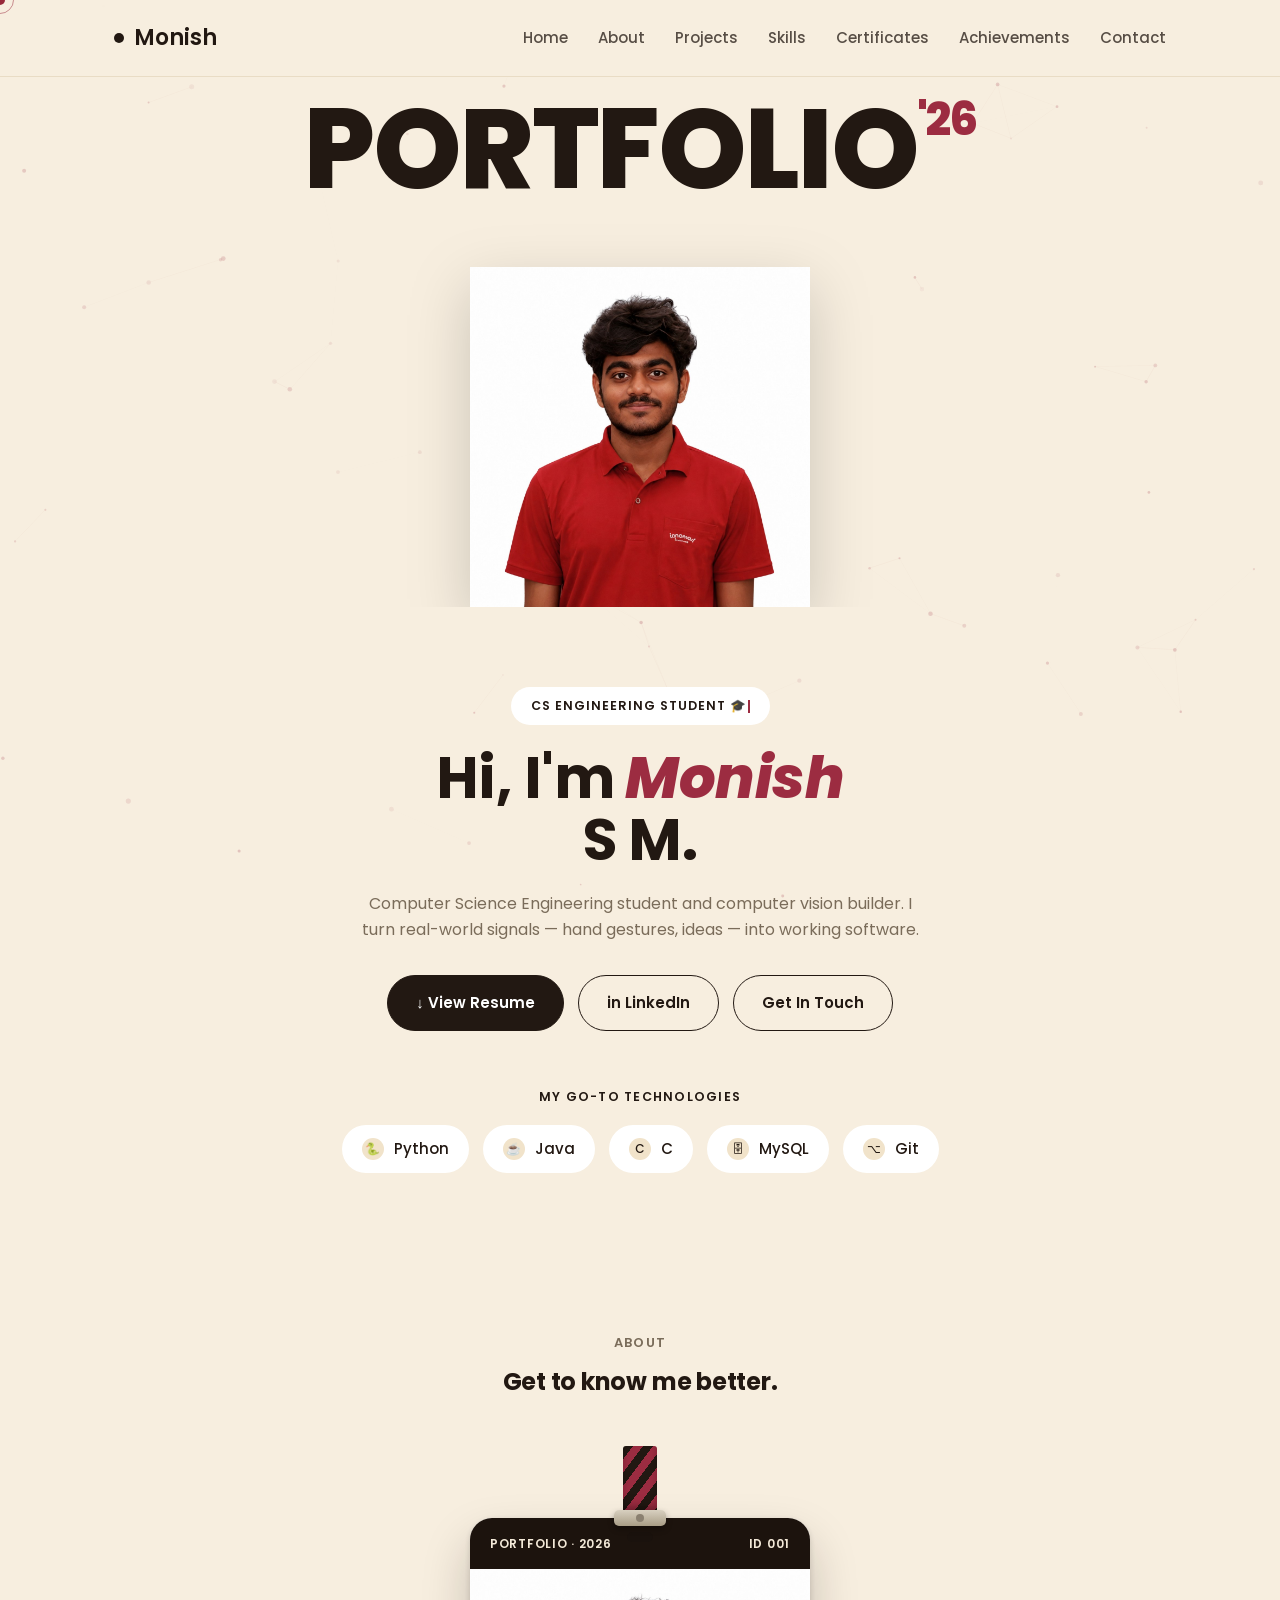
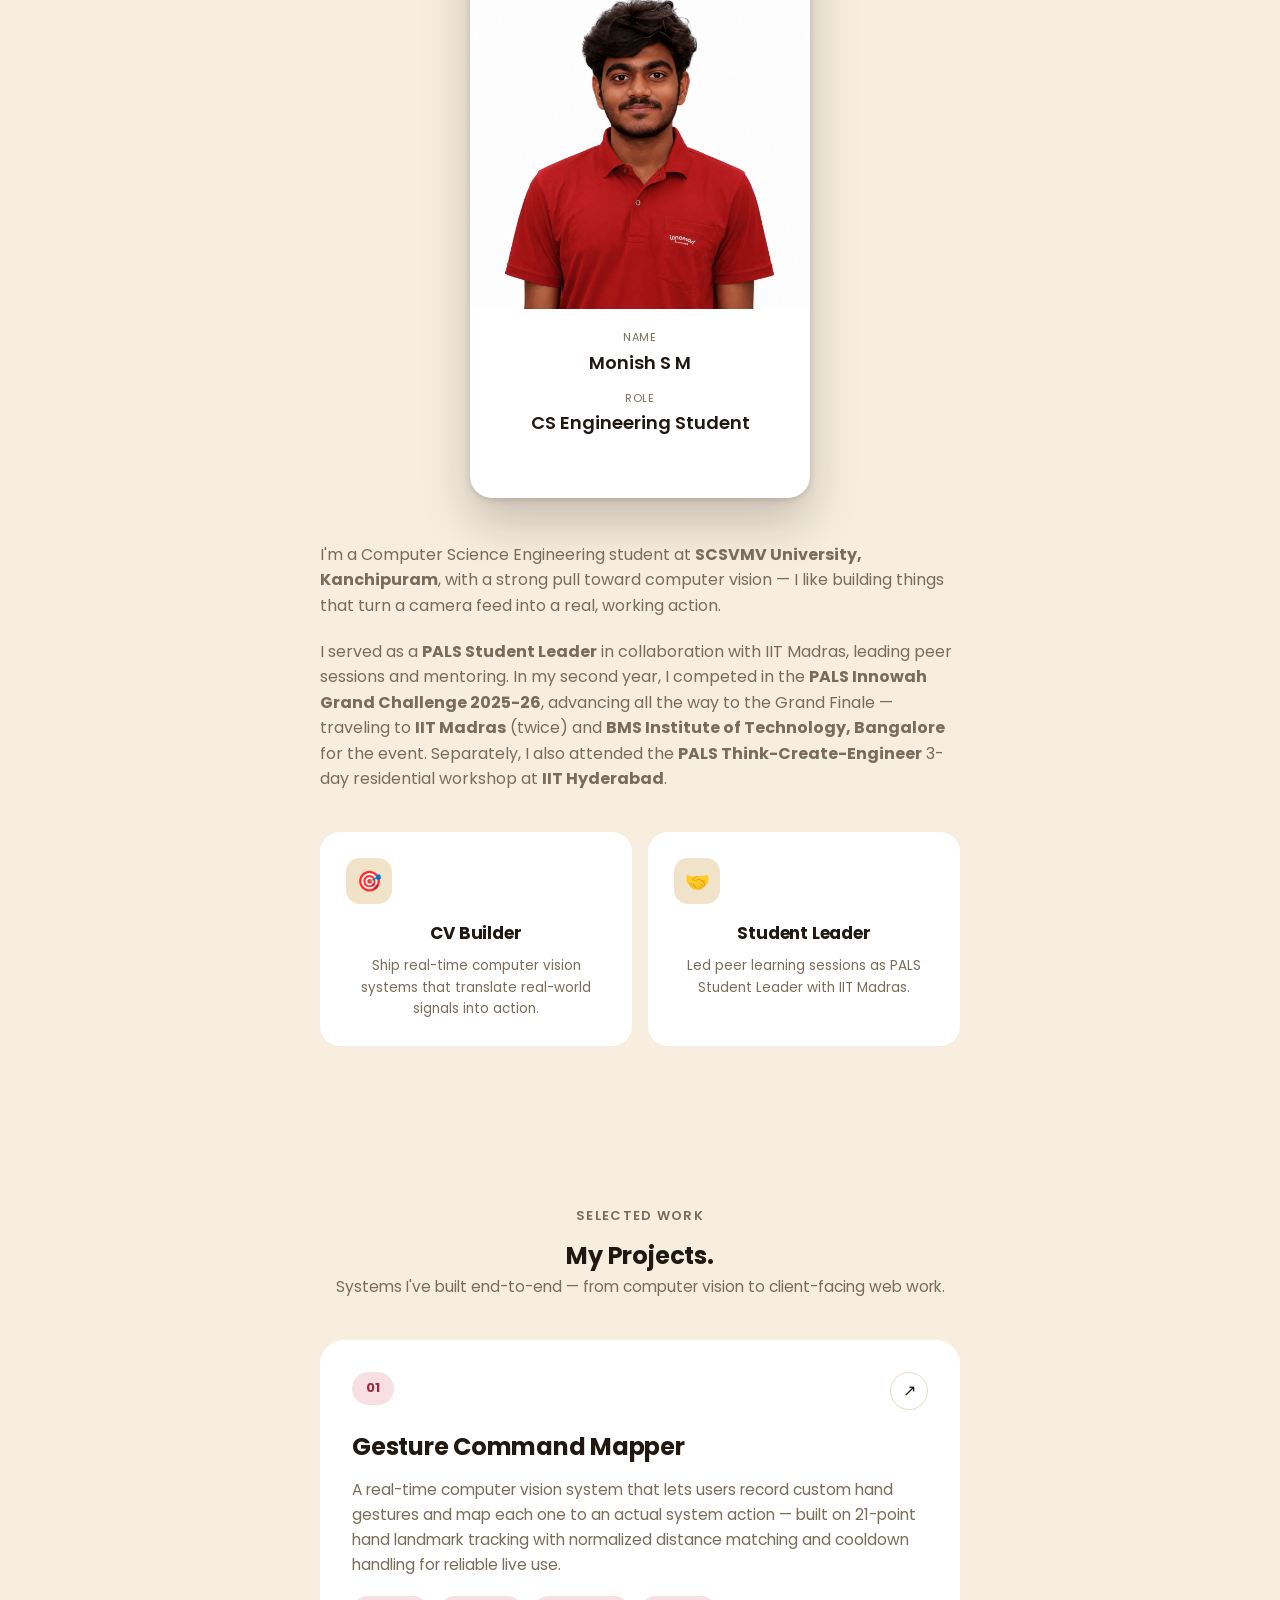
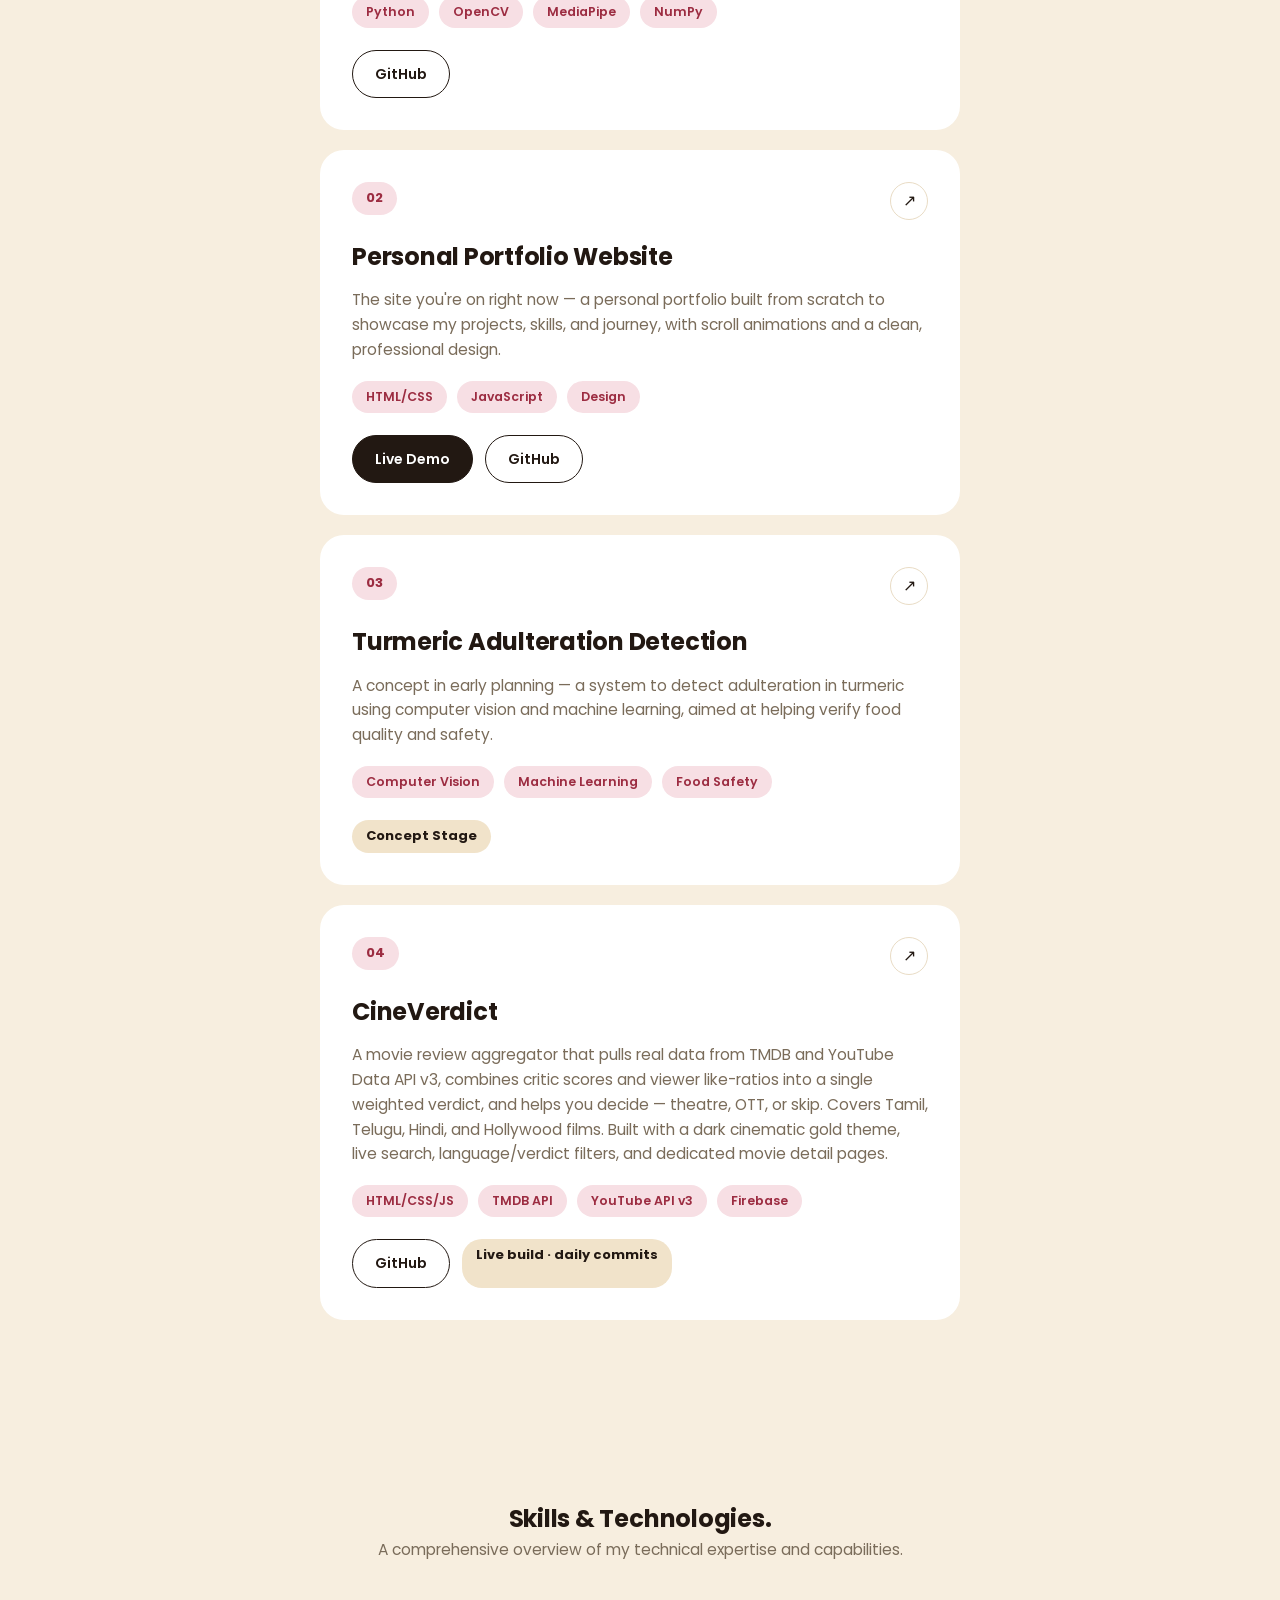
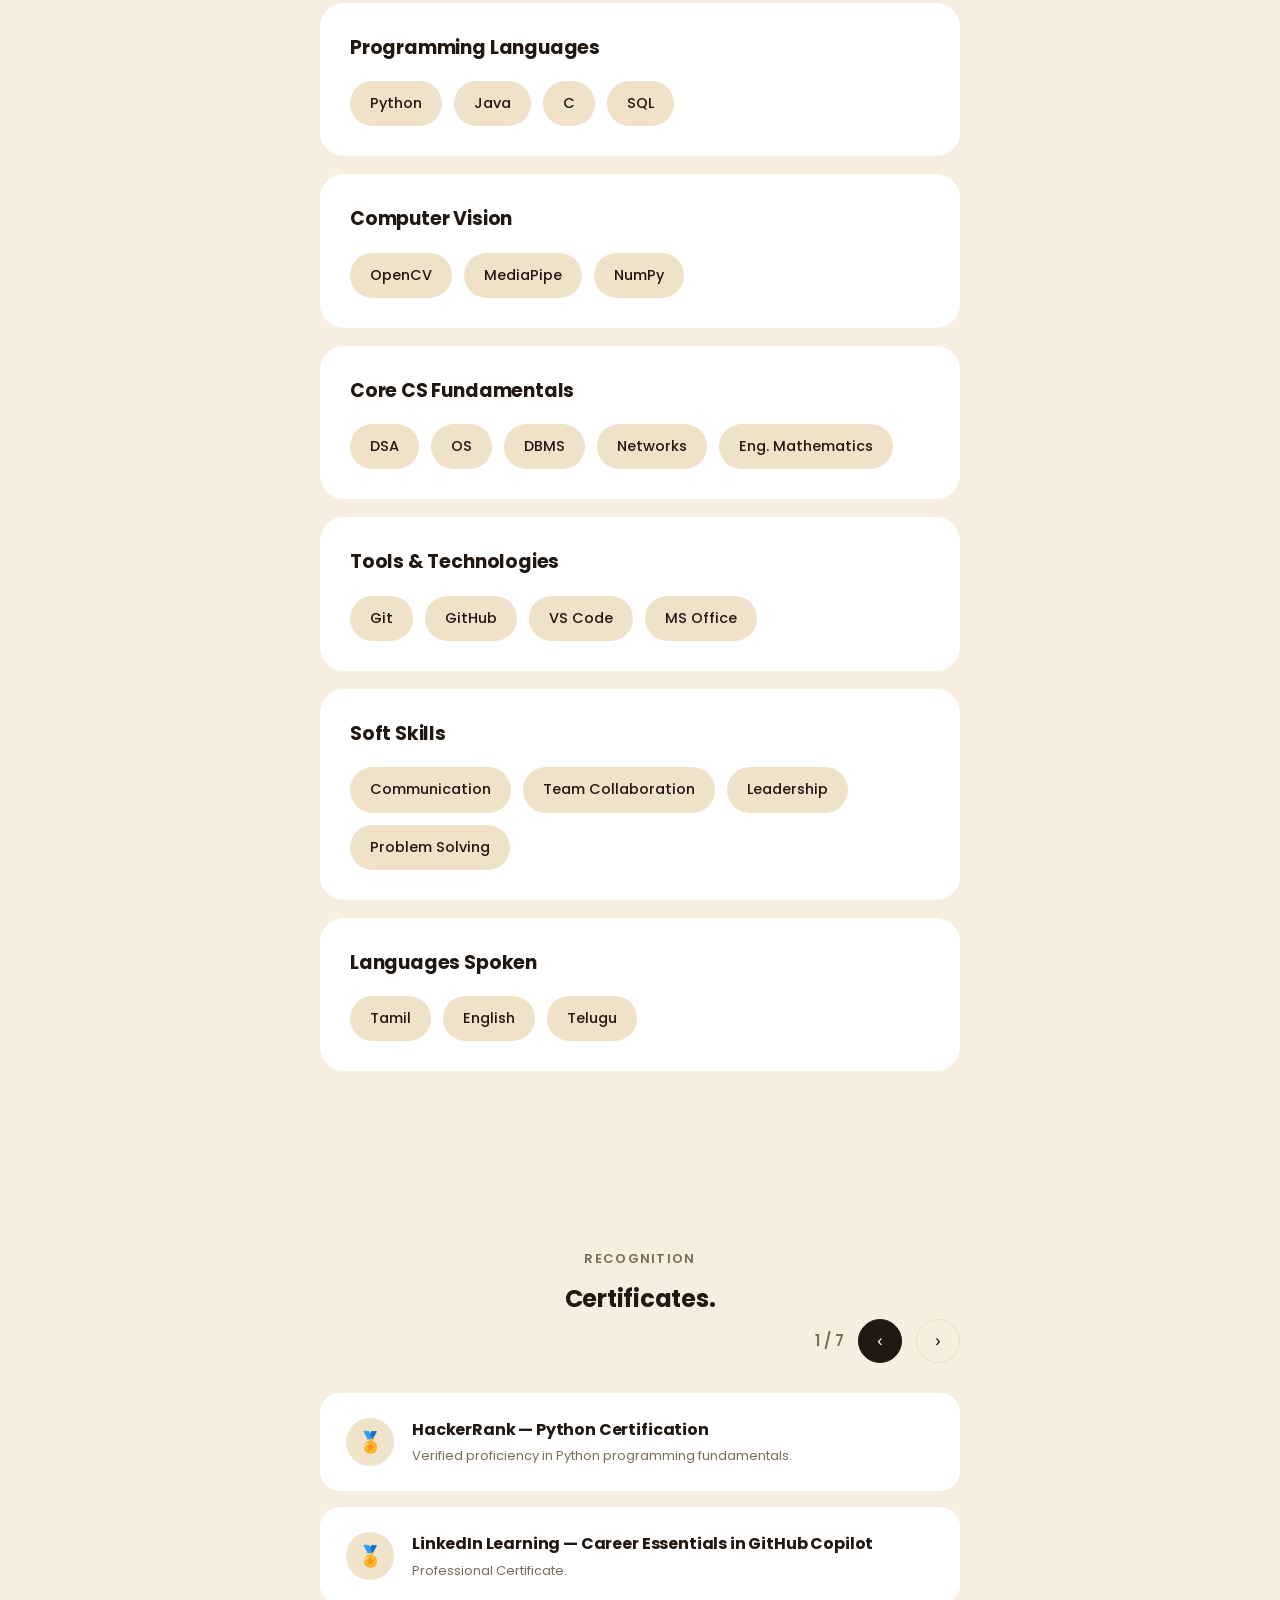
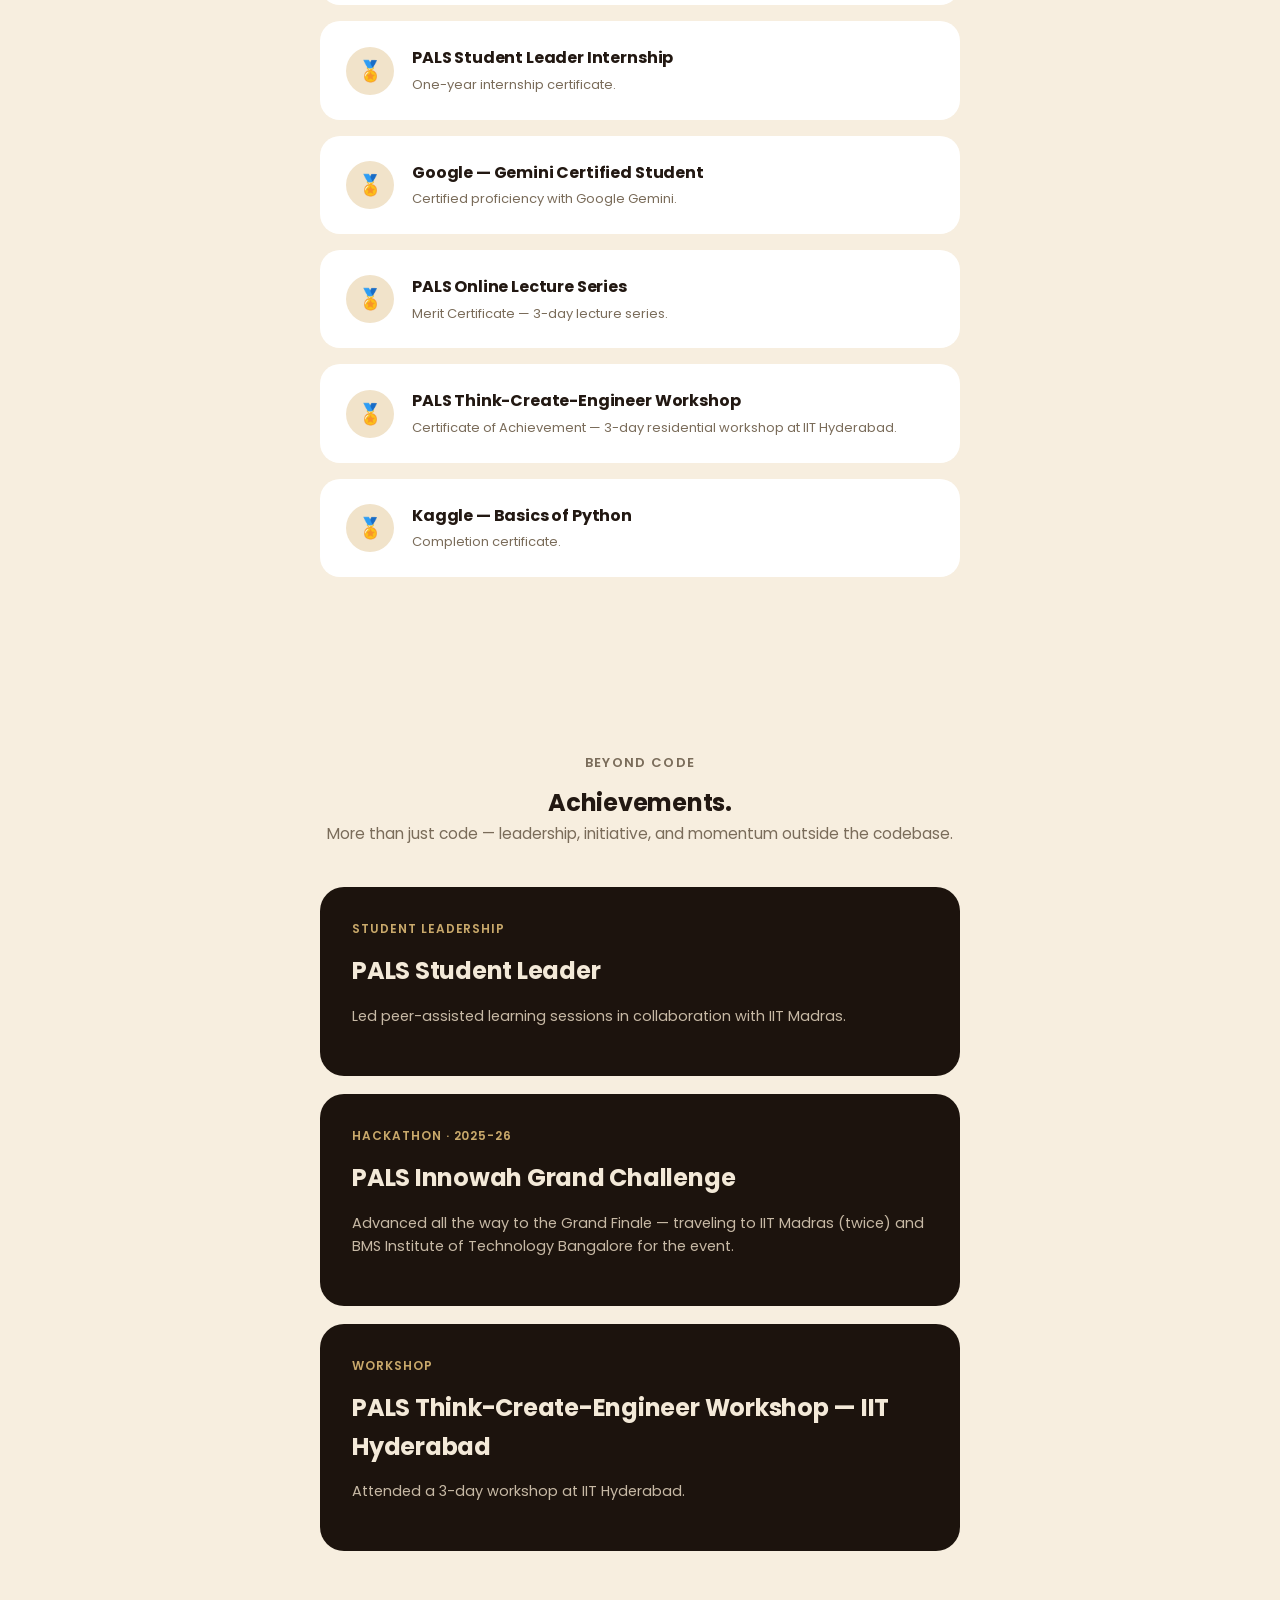
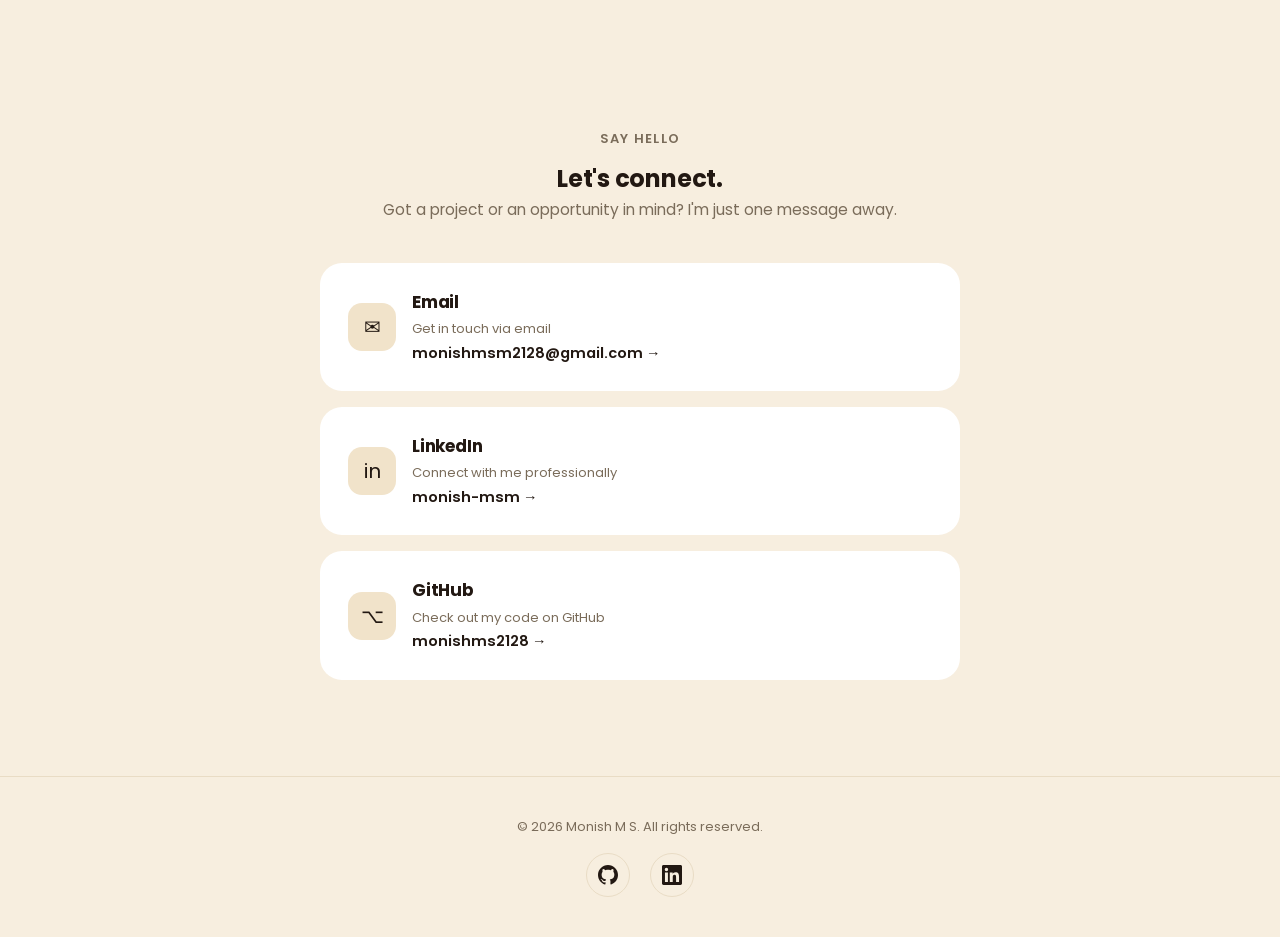
==== commit 4b8ea92a: "Rename index2.html to index.html" ====
--- a/index.html
+++ b/index.html
@@ -3,8 +3,17 @@
 <head>
 <meta charset="UTF-8" />
 <meta name="viewport" content="width=device-width, initial-scale=1.0" />
-<title>Monish S M — Portfolio '26</title>
+<title>Monish M S — Portfolio</title>
 <link rel="icon" type="image/png" href="[data-uri]">
+<!-- OG / Social Preview -->
+<meta property="og:title" content="Monish M S — Portfolio">
+<meta property="og:description" content="CS Engineering student building computer vision systems, freelance tools, and CineVerdict. GATE 2027 aspirant targeting IIT Hyderabad.">
+<meta property="og:url" content="https://monishms2128.github.io">
+<meta property="og:type" content="website">
+<meta name="twitter:card" content="summary">
+<meta name="twitter:title" content="Monish M S — Portfolio">
+<meta name="twitter:description" content="CS Engineering student building computer vision systems, freelance tools, and CineVerdict. GATE 2027 aspirant targeting IIT Hyderabad.">
+<meta name="description" content="CS Engineering student building computer vision systems, freelance tools, and CineVerdict. GATE 2027 aspirant targeting IIT Hyderabad.">
 <link rel="preconnect" href="https://fonts.googleapis.com">
 <link href="https://fonts.googleapis.com/css2?family=Poppins:wght@400;500;600;700;800&display=swap" rel="stylesheet">
 <style>
@@ -505,7 +514,7 @@
 
 <section class="pad" id="skills">
   <div class="wrap" style="text-align:center;">
-    <h2 class="reveal" style="transition-delay:0.1s;">Skills & Technologies.</h2>
+    <h2 class="reveal" style="transition-delay:0.1s;">Skills & Technologie<span class="accent">s.</span></h2>
     <p style="margin:0 auto 40px;">A comprehensive overview of my technical expertise and capabilities.</p>
 
     <div style="text-align:left; max-width:640px; margin:0 auto;">
@@ -669,10 +678,18 @@
 </section>
 
 <footer>
-  <p>© 2026 Monish S M. All rights reserved.</p>
+  <p>© 2026 Monish M S. All rights reserved.</p>
   <div class="foot-icons">
-    <a href="https://github.com/monishms2128" target="_blank" rel="noopener">⌥</a>
-    <a href="https://linkedin.com/in/monish-msm" target="_blank" rel="noopener">in</a>
+    <a href="https://github.com/monishms2128" target="_blank" rel="noopener" title="GitHub" style="display:inline-flex;align-items:center;justify-content:center;width:44px;height:44px;border-radius:50%;border:1.5px solid var(--line);transition:border-color .2s,transform .2s;" onmouseover="this.style.borderColor='var(--maroon)';this.style.transform='translateY(-3px)'" onmouseout="this.style.borderColor='var(--line)';this.style.transform='translateY(0)'">
+      <svg xmlns="http://www.w3.org/2000/svg" width="20" height="20" viewBox="0 0 24 24" fill="var(--ink)">
+        <path d="M12 0C5.37 0 0 5.37 0 12c0 5.3 3.438 9.8 8.205 11.385.6.113.82-.258.82-.577 0-.285-.01-1.04-.015-2.04-3.338.724-4.042-1.61-4.042-1.61-.546-1.385-1.335-1.755-1.335-1.755-1.087-.744.084-.729.084-.729 1.205.084 1.838 1.236 1.838 1.236 1.07 1.835 2.809 1.305 3.495.998.108-.776.417-1.305.76-1.605-2.665-.3-5.466-1.332-5.466-5.93 0-1.31.465-2.38 1.235-3.22-.135-.303-.54-1.523.105-3.176 0 0 1.005-.322 3.3 1.23.96-.267 1.98-.399 3-.405 1.02.006 2.04.138 3 .405 2.28-1.552 3.285-1.23 3.285-1.23.645 1.653.24 2.873.12 3.176.765.84 1.23 1.91 1.23 3.22 0 4.61-2.805 5.625-5.475 5.92.42.36.81 1.096.81 2.22 0 1.606-.015 2.896-.015 3.286 0 .315.21.69.825.57C20.565 21.795 24 17.295 24 12c0-6.63-5.37-12-12-12z"/>
+      </svg>
+    </a>
+    <a href="https://linkedin.com/in/monish-msm" target="_blank" rel="noopener" title="LinkedIn" style="display:inline-flex;align-items:center;justify-content:center;width:44px;height:44px;border-radius:50%;border:1.5px solid var(--line);transition:border-color .2s,transform .2s;" onmouseover="this.style.borderColor='var(--maroon)';this.style.transform='translateY(-3px)'" onmouseout="this.style.borderColor='var(--line)';this.style.transform='translateY(0)'">
+      <svg xmlns="http://www.w3.org/2000/svg" width="20" height="20" viewBox="0 0 24 24" fill="var(--ink)">
+        <path d="M20.447 20.452h-3.554v-5.569c0-1.328-.027-3.037-1.852-3.037-1.853 0-2.136 1.445-2.136 2.939v5.667H9.351V9h3.414v1.561h.046c.477-.9 1.637-1.85 3.37-1.85 3.601 0 4.267 2.37 4.267 5.455v6.286zM5.337 7.433a2.062 2.062 0 01-2.063-2.065 2.064 2.064 0 112.063 2.065zm1.782 13.019H3.555V9h3.564v11.452zM22.225 0H1.771C.792 0 0 .774 0 1.729v20.542C0 23.227.792 24 1.771 24h20.451C23.2 24 24 23.227 24 22.271V1.729C24 .774 23.2 0 22.222 0h.003z"/>
+      </svg>
+    </a>
   </div>
 </footer>
 
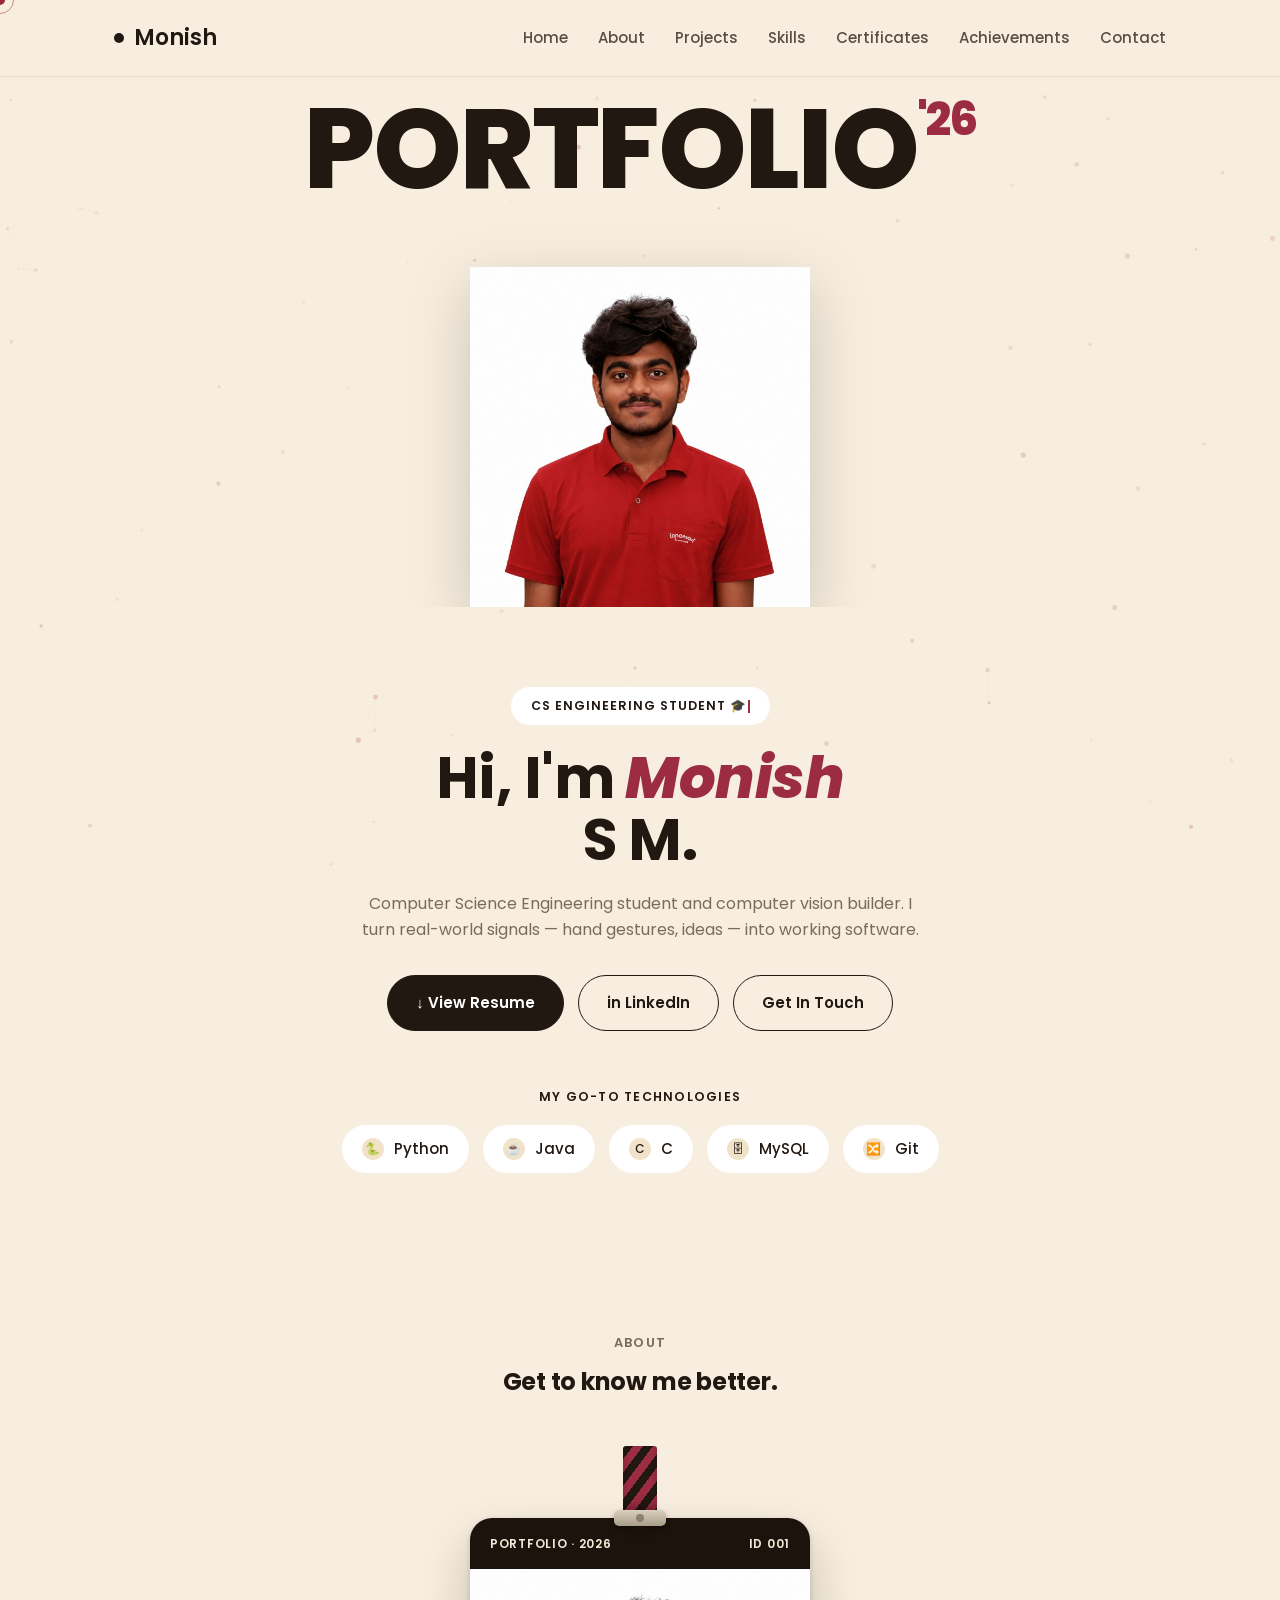
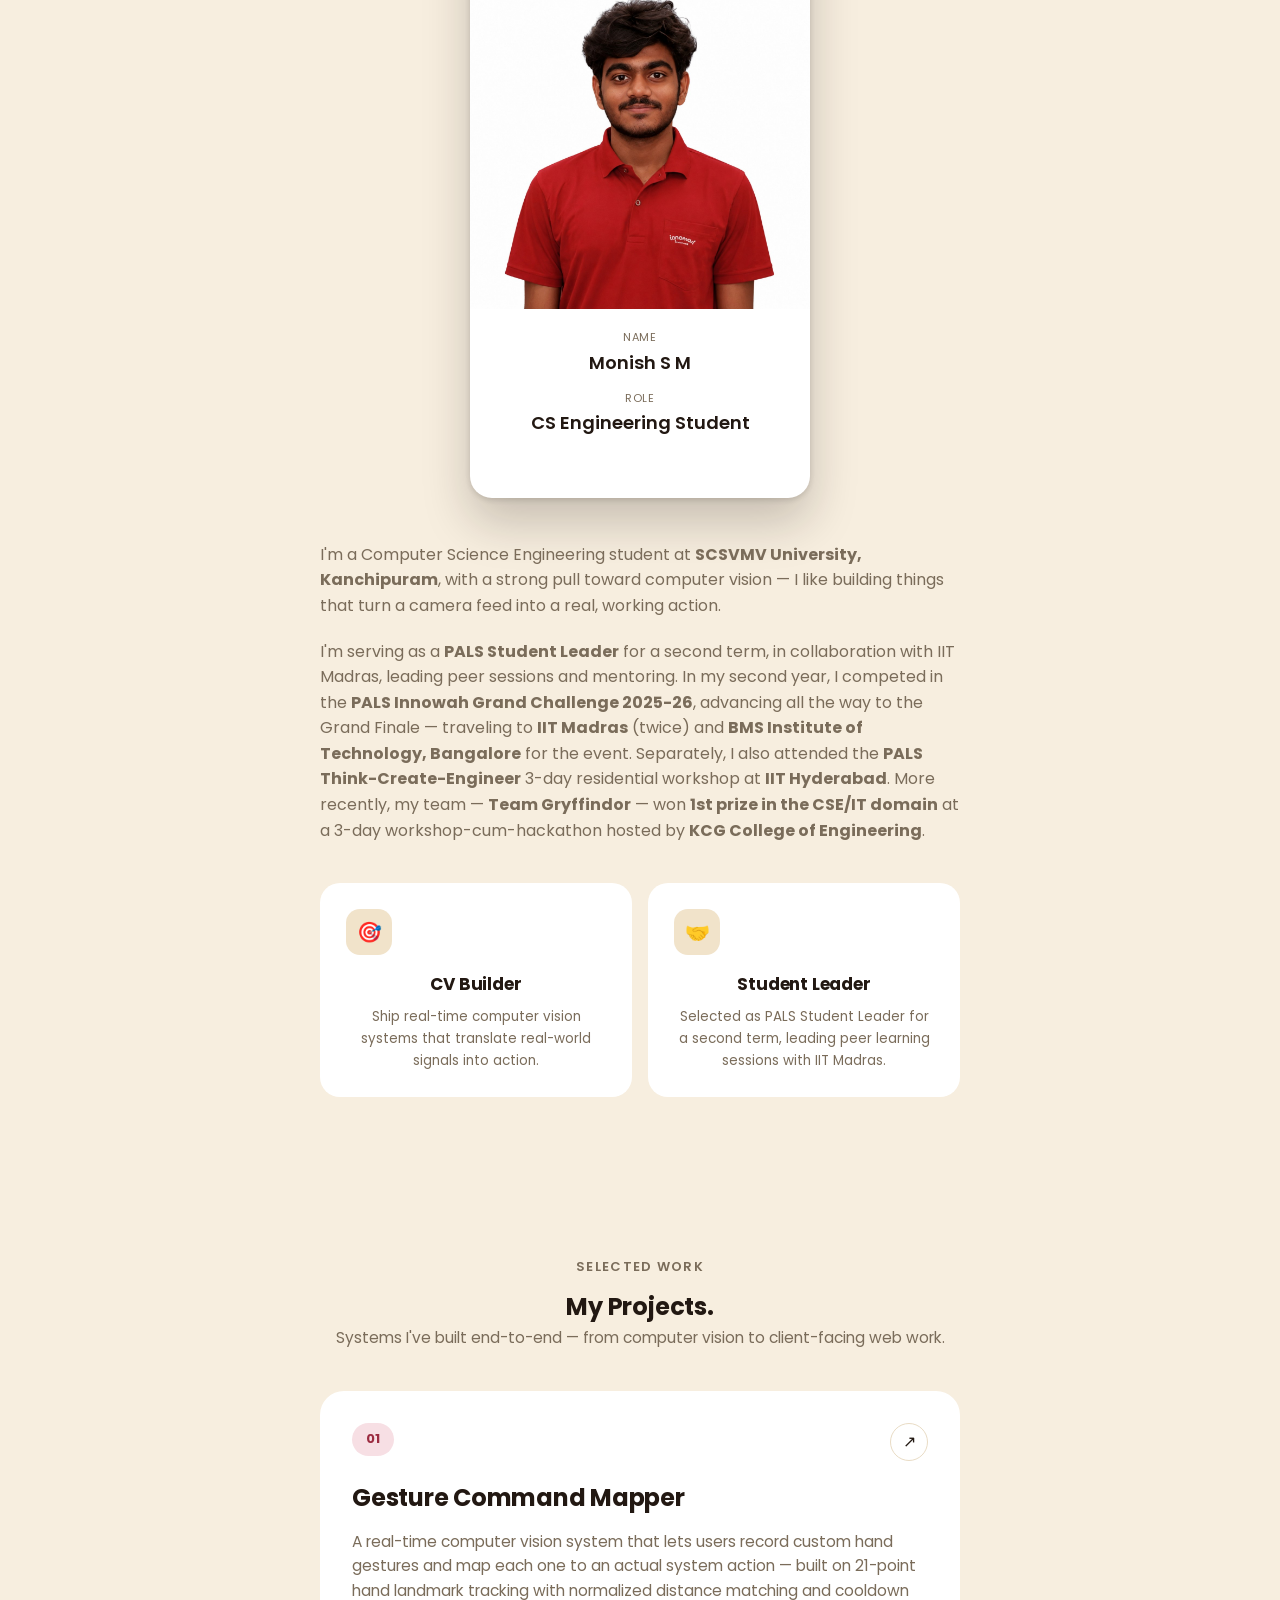
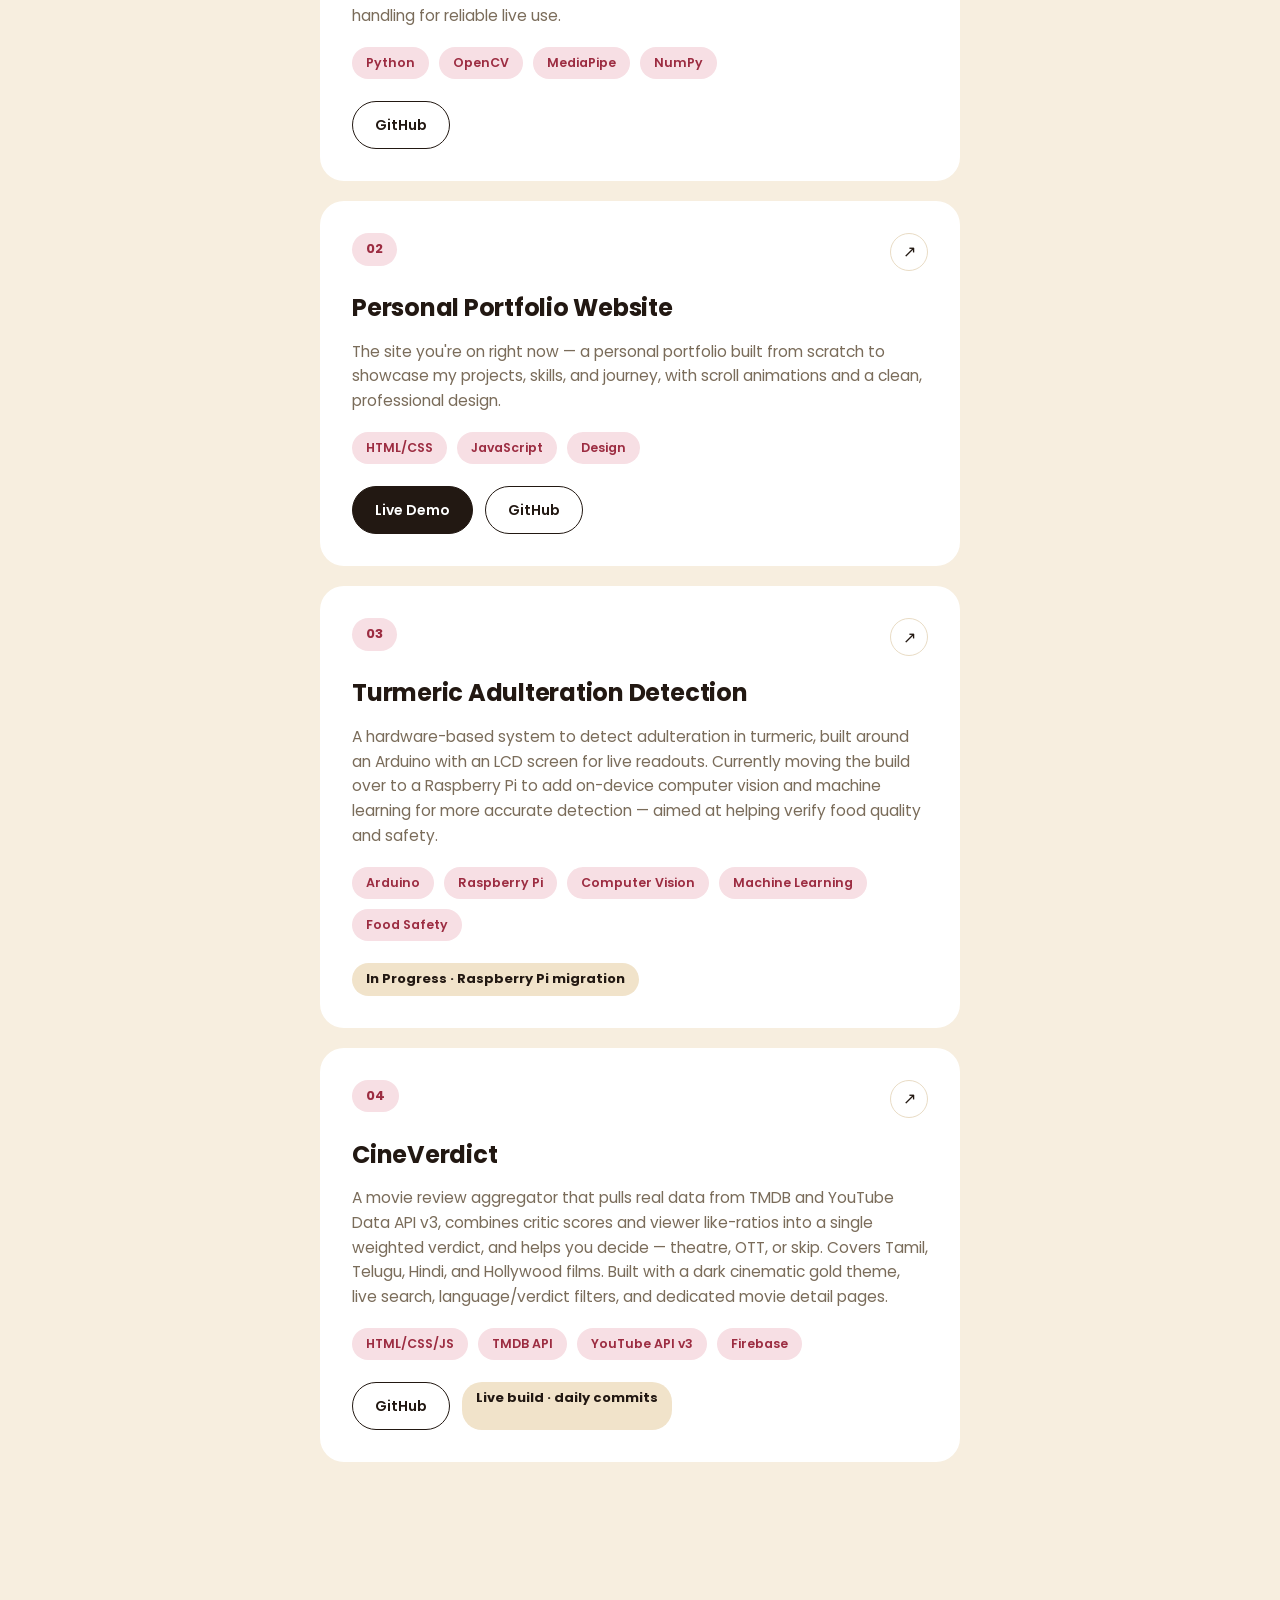
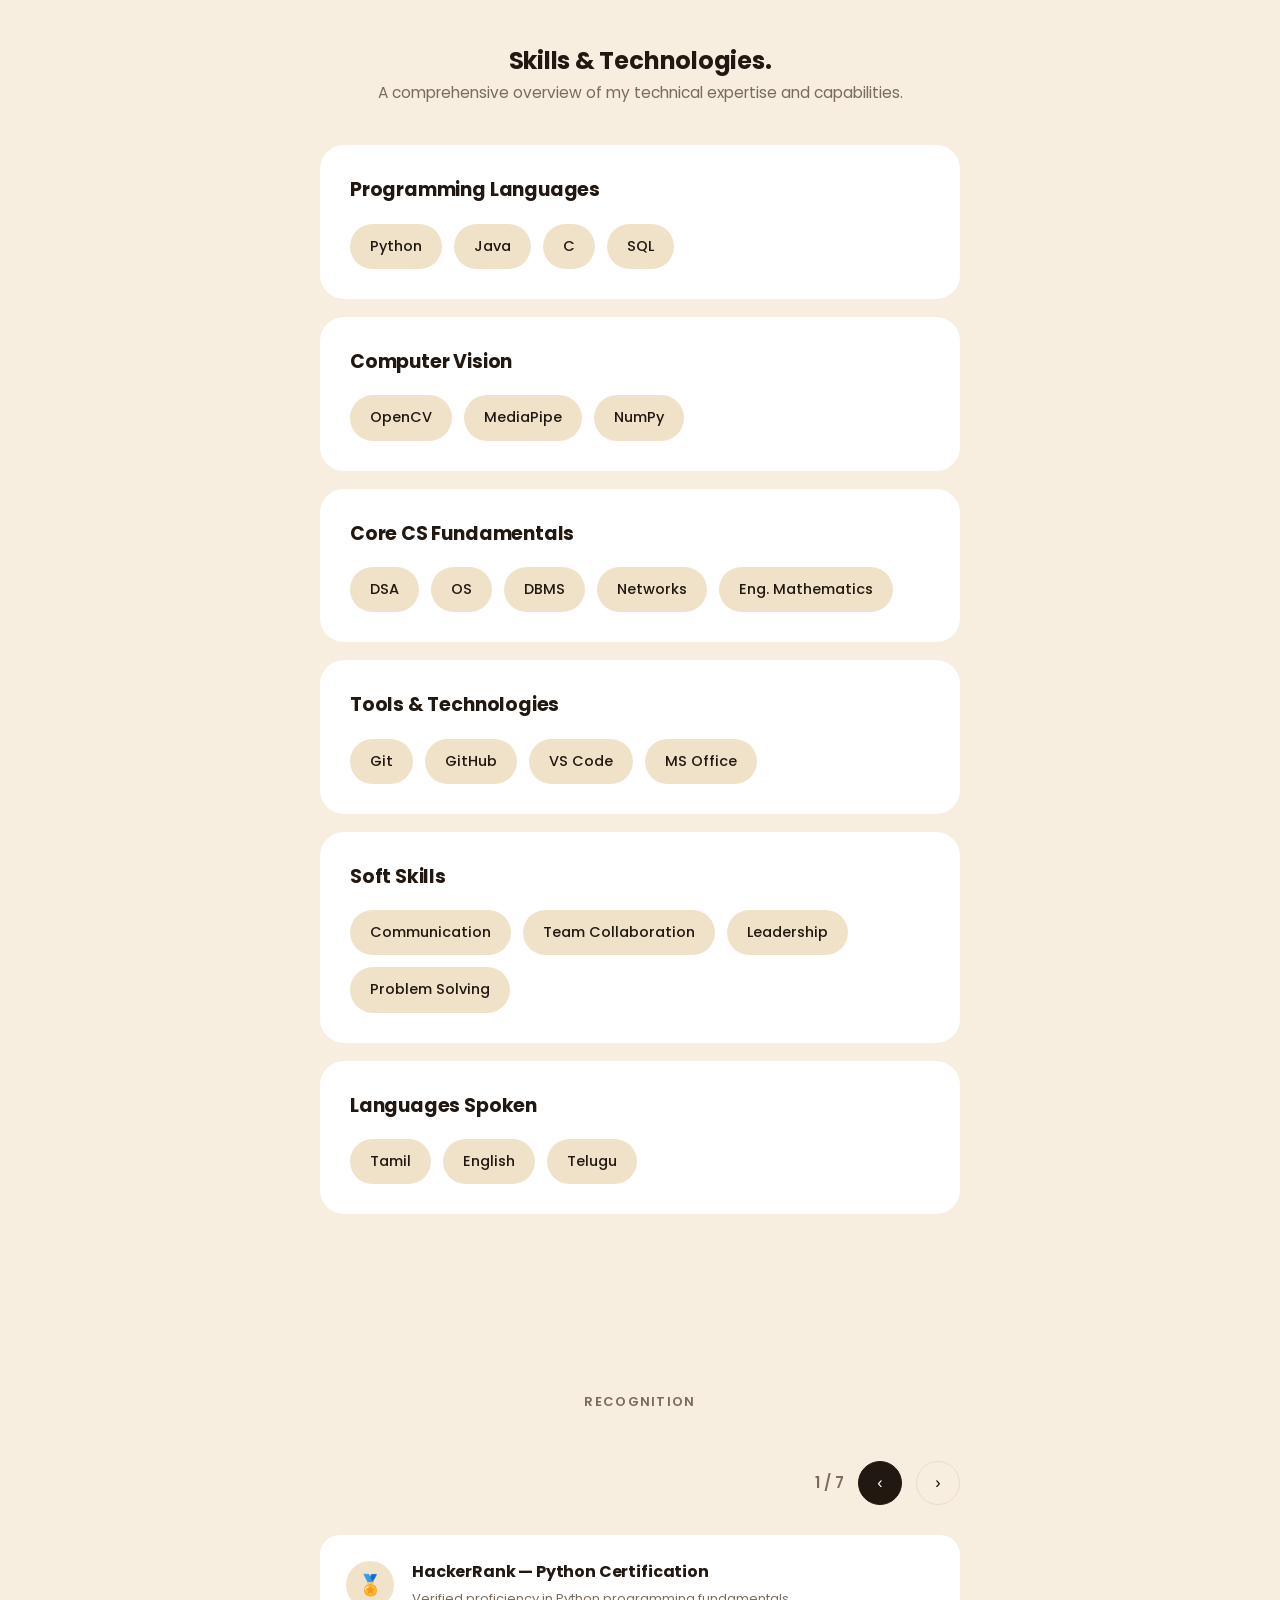
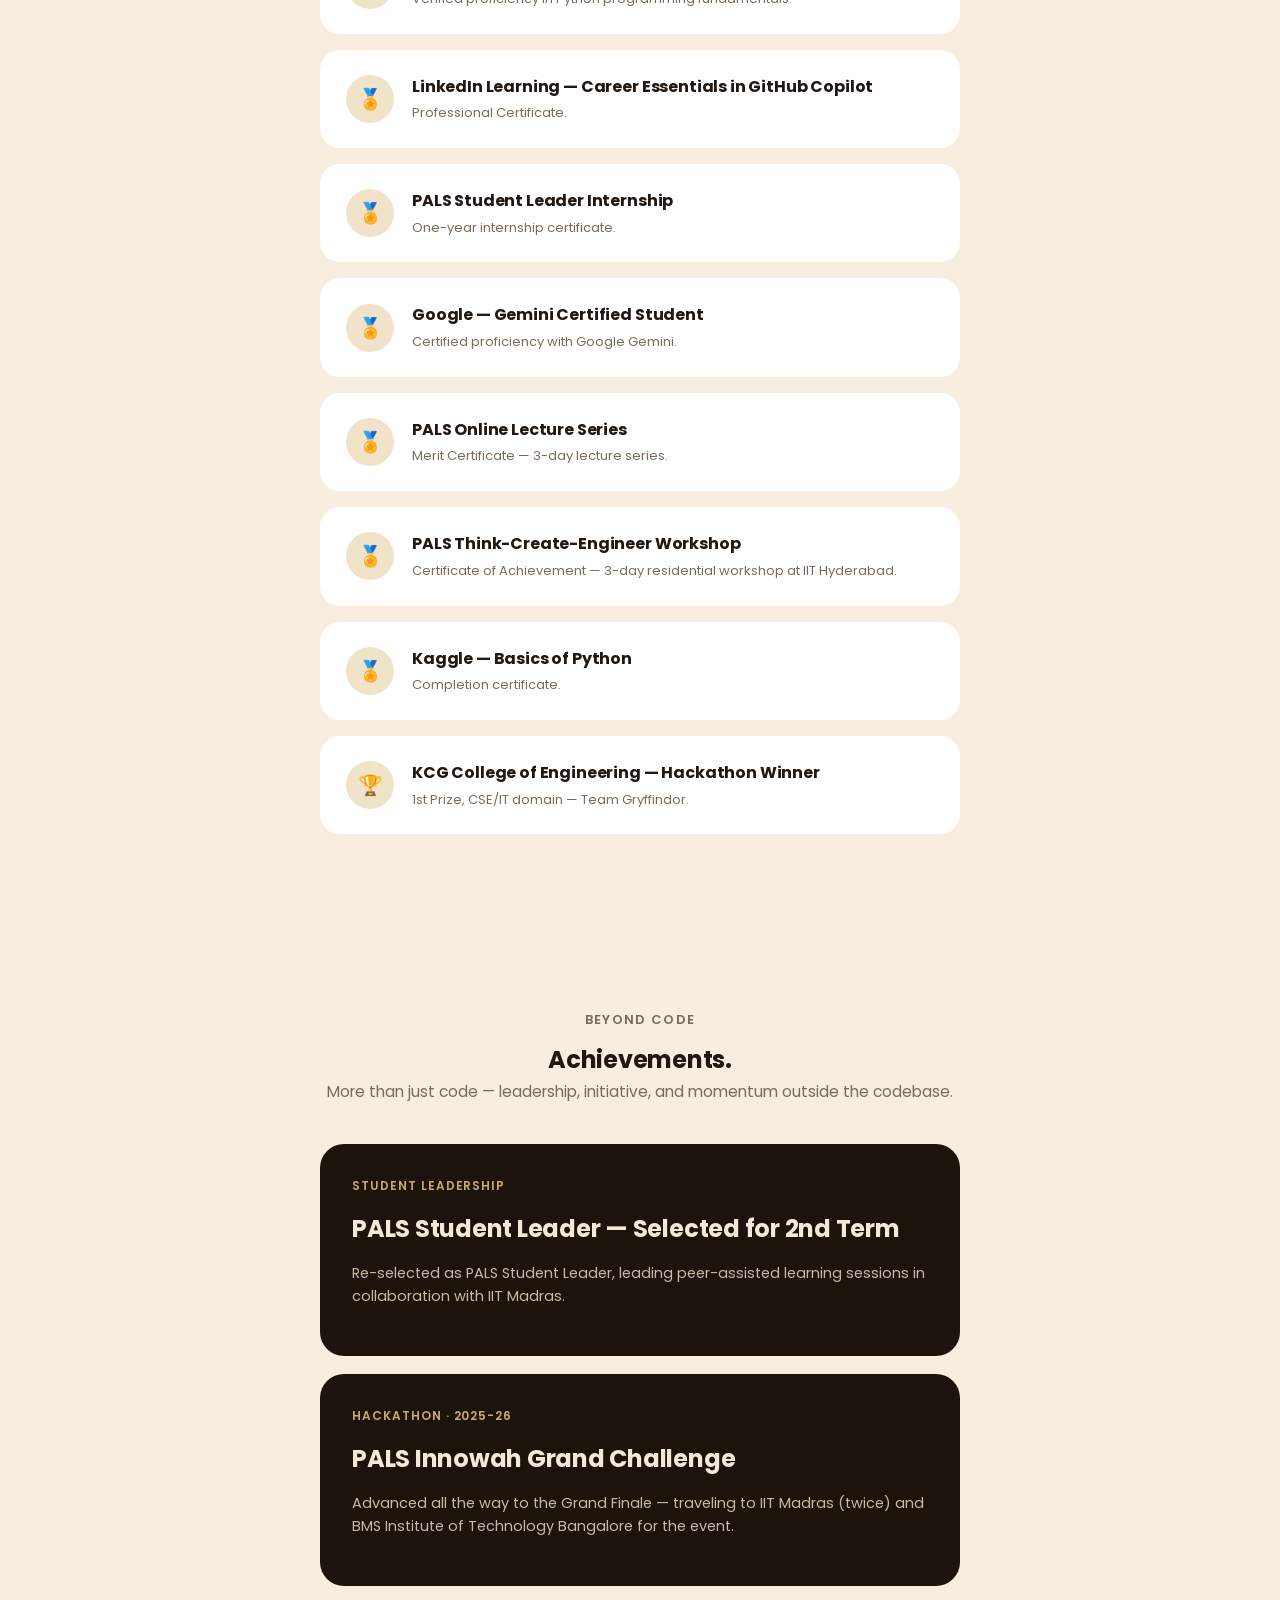
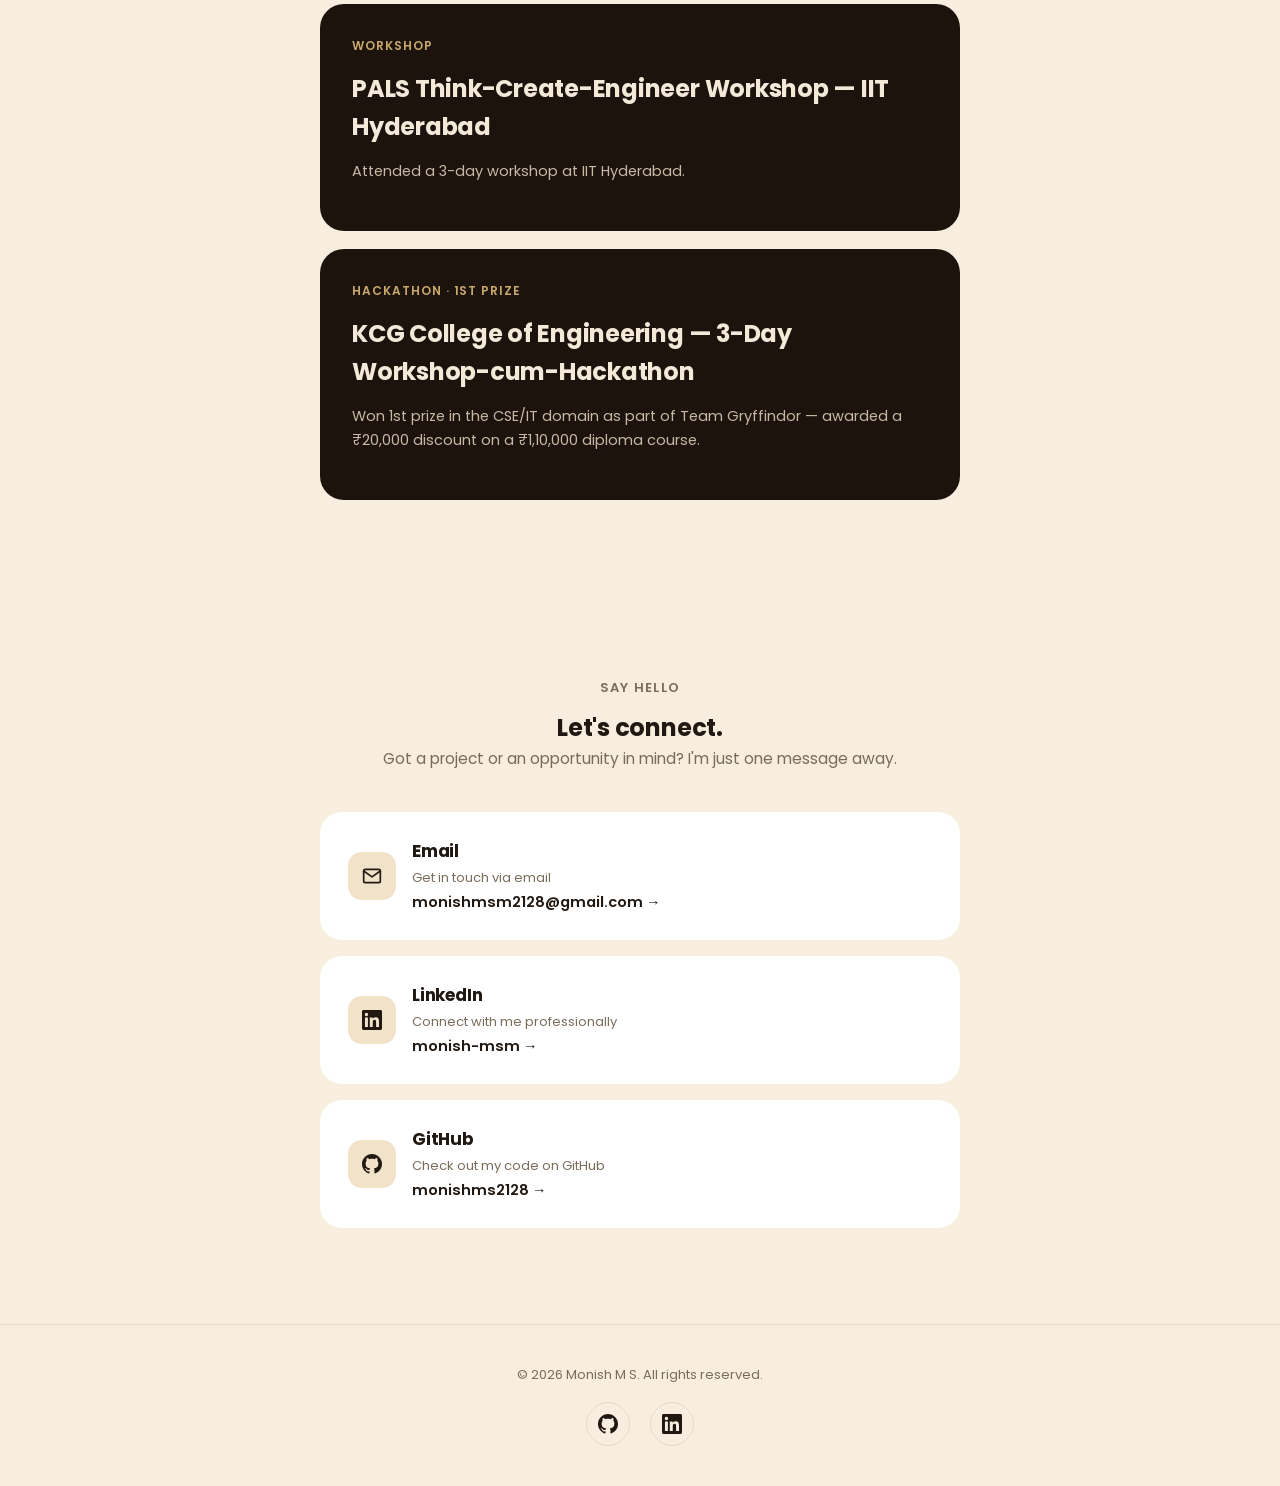
==== commit eeb3d639: "Rename index.html (3).html to index.html" ====
--- a/index.html
+++ b/index.html
@@ -7,13 +7,13 @@
 <link rel="icon" type="image/png" href="[data-uri]">
 <!-- OG / Social Preview -->
 <meta property="og:title" content="Monish M S — Portfolio">
-<meta property="og:description" content="CS Engineering student building computer vision systems, freelance tools, and CineVerdict. GATE 2027 aspirant targeting IIT Hyderabad.">
+<meta property="og:description" content="CS Engineering student building computer vision systems, freelance tools, and CineVerdict. PALS Student Leader with IIT Madras.">
 <meta property="og:url" content="https://monishms2128.github.io">
 <meta property="og:type" content="website">
 <meta name="twitter:card" content="summary">
 <meta name="twitter:title" content="Monish M S — Portfolio">
-<meta name="twitter:description" content="CS Engineering student building computer vision systems, freelance tools, and CineVerdict. GATE 2027 aspirant targeting IIT Hyderabad.">
-<meta name="description" content="CS Engineering student building computer vision systems, freelance tools, and CineVerdict. GATE 2027 aspirant targeting IIT Hyderabad.">
+<meta name="twitter:description" content="CS Engineering student building computer vision systems, freelance tools, and CineVerdict. PALS Student Leader with IIT Madras.">
+<meta name="description" content="CS Engineering student building computer vision systems, freelance tools, and CineVerdict. PALS Student Leader with IIT Madras.">
 <link rel="preconnect" href="https://fonts.googleapis.com">
 <link href="https://fonts.googleapis.com/css2?family=Poppins:wght@400;500;600;700;800&display=swap" rel="stylesheet">
 <style>
@@ -32,13 +32,15 @@
     --line:#E9DCC5;
   }
   *{box-sizing:border-box; margin:0; padding:0;}
-  html{scroll-behavior:smooth;}
+  html{scroll-behavior:smooth; overflow-x:hidden;}
   body{
     background:var(--bg);
     color:var(--ink);
     font-family:'Poppins', sans-serif;
     font-weight:400;
     line-height:1.6;
+    overflow-x:hidden;
+    width:100%;
   }
   a{color:inherit; text-decoration:none;}
   .wrap{max-width:1100px; margin:0 auto; padding:0 24px;}
@@ -202,12 +204,45 @@
   .foot-icons{display:flex; justify-content:center; gap:20px; font-size:18px;}
 
   @media (max-width:640px){
-    .navlinks{position:fixed; top:76px; left:0; right:0; bottom:0; background:var(--bg); flex-direction:column; padding:40px 32px; gap:24px; transform:translateX(100%); transition:transform .3s; font-size:16px;}
+    .wrap{padding:0 18px;}
+    .navlinks{position:fixed; top:76px; left:0; right:0; bottom:0; background:var(--bg); flex-direction:column; padding:40px 32px; gap:24px; transform:translateX(100%); transition:transform .3s; font-size:16px; z-index:150;}
     .navlinks.open{transform:translateX(0);}
     .navtoggle{display:flex;}
     .trait-grid{grid-template-columns:1fr;}
-    .contact-card{flex-direction:row;}
+    .contact-card{flex-direction:row; padding:18px 16px;}
     section.pad{padding:56px 0;}
+
+    /* HERO */
+    .hero-cover{padding-top:24px;}
+    .hero-cover .bigtext{font-size:clamp(2.4rem, 15vw, 3.6rem); top:14px;}
+    .hero-cover .photo-cut{width:72%; margin-top:96px;}
+    .hero h1{font-size:clamp(1.9rem,8vw,2.6rem);}
+    .hero-desc{font-size:15px;}
+    .hero-cta{flex-direction:column; align-items:stretch;}
+    .hero-cta .btn{justify-content:center; text-align:center;}
+
+    /* ID CARD / ABOUT */
+    .idcard, .lanyard-rig{max-width:88vw;}
+    .about-copy{margin-top:28px;}
+
+    /* PROJECT / CERT / CONTACT CARDS */
+    .project-card{padding:22px 18px;}
+    .project-top{flex-wrap:wrap; gap:10px;}
+    .cert-card{flex-direction:row; padding:18px 16px; gap:12px;}
+    .cert-card h4{font-size:15px;}
+    .tag-row span, .skill-pills span{font-size:12px;}
+
+    /* FOOTER */
+    .foot-icons{gap:14px;}
+
+    /* FIXED UI ELEMENTS */
+    #cursor, #cursor-trail{display:none;}
+    #back-top{bottom:20px; right:16px; width:40px; height:40px;}
+  }
+
+  @media (max-width:400px){
+    .hero-cover .photo-cut{width:80%; margin-top:84px;}
+    .hero-cover .bigtext{font-size:clamp(2rem, 14vw, 2.8rem);}
   }
 
   /* ===== ANIMATIONS ===== */
@@ -390,7 +425,7 @@
       <div class="tech-chip"><span class="ic">☕</span> Java</div>
       <div class="tech-chip"><span class="ic">C</span> C</div>
       <div class="tech-chip"><span class="ic">🗄</span> MySQL</div>
-      <div class="tech-chip"><span class="ic">⌥</span> Git</div>
+      <div class="tech-chip"><span class="ic">🔀</span> Git</div>
     </div>
   </div>
 </section>
@@ -421,7 +456,7 @@
 
     <div class="about-copy reveal">
       <p>I'm a Computer Science Engineering student at <strong>SCSVMV University, Kanchipuram</strong>, with a strong pull toward computer vision — I like building things that turn a camera feed into a real, working action.</p>
-      <p>I served as a <strong>PALS Student Leader</strong> in collaboration with IIT Madras, leading peer sessions and mentoring. In my second year, I competed in the <strong>PALS Innowah Grand Challenge 2025-26</strong>, advancing all the way to the Grand Finale — traveling to <strong>IIT Madras</strong> (twice) and <strong>BMS Institute of Technology, Bangalore</strong> for the event. Separately, I also attended the <strong>PALS Think-Create-Engineer</strong> 3-day residential workshop at <strong>IIT Hyderabad</strong>.</p>
+      <p>I'm serving as a <strong>PALS Student Leader</strong> for a second term, in collaboration with IIT Madras, leading peer sessions and mentoring. In my second year, I competed in the <strong>PALS Innowah Grand Challenge 2025-26</strong>, advancing all the way to the Grand Finale — traveling to <strong>IIT Madras</strong> (twice) and <strong>BMS Institute of Technology, Bangalore</strong> for the event. Separately, I also attended the <strong>PALS Think-Create-Engineer</strong> 3-day residential workshop at <strong>IIT Hyderabad</strong>. More recently, my team — <strong>Team Gryffindor</strong> — won <strong>1st prize in the CSE/IT domain</strong> at a 3-day workshop-cum-hackathon hosted by <strong>KCG College of Engineering</strong>.</p>
     </div>
 
     <div class="trait-grid" style="margin-top:40px;">
@@ -433,7 +468,7 @@
       <div class="trait-card reveal" style="transition-delay:0.08s;">
         <div class="ic">🤝</div>
         <h4>Student Leader</h4>
-        <p>Led peer learning sessions as PALS Student Leader with IIT Madras.</p>
+        <p>Selected as PALS Student Leader for a second term, leading peer learning sessions with IIT Madras.</p>
       </div>
     </div>
   </div>
@@ -483,12 +518,12 @@
           <div class="arrow-ic">↗</div>
         </div>
         <h3>Turmeric Adulteration Detection</h3>
-        <p>A concept in early planning — a system to detect adulteration in turmeric using computer vision and machine learning, aimed at helping verify food quality and safety.</p>
+        <p>A hardware-based system to detect adulteration in turmeric, built around an Arduino with an LCD screen for live readouts. Currently moving the build over to a Raspberry Pi to add on-device computer vision and machine learning for more accurate detection — aimed at helping verify food quality and safety.</p>
         <div class="tag-row">
-          <span>Computer Vision</span><span>Machine Learning</span><span>Food Safety</span>
+          <span>Arduino</span><span>Raspberry Pi</span><span>Computer Vision</span><span>Machine Learning</span><span>Food Safety</span>
         </div>
         <div class="project-btns">
-          <span class="idx-pill" style="background:var(--tan-icon); color:var(--ink);">Concept Stage</span>
+          <span class="idx-pill" style="background:var(--tan-icon); color:var(--ink);">In Progress · Raspberry Pi migration</span>
         </div>
       </div>
 
@@ -606,6 +641,13 @@
           <p>Completion certificate.</p>
         </div>
       </div>
+      <div class="cert-card reveal" style="transition-delay:0.28s;">
+        <div class="ic">🏆</div>
+        <div>
+          <h4>KCG College of Engineering — Hackathon Winner</h4>
+          <p>1st Prize, CSE/IT domain — Team Gryffindor.</p>
+        </div>
+      </div>
     </div>
   </div>
 </section>
@@ -619,8 +661,8 @@
     <div style="text-align:left; max-width:640px; margin:0 auto;">
       <div class="achieve-card reveal" style="transition-delay:0.0s;">
         <div class="label">Student Leadership</div>
-        <h4>PALS Student Leader</h4>
-        <p>Led peer-assisted learning sessions in collaboration with IIT Madras.</p>
+        <h4>PALS Student Leader — Selected for 2nd Term</h4>
+        <p>Re-selected as PALS Student Leader, leading peer-assisted learning sessions in collaboration with IIT Madras.</p>
       </div>
       <div class="achieve-card reveal" style="transition-delay:0.08s;">
         <div class="label">Hackathon · 2025-26</div>
@@ -631,6 +673,11 @@
         <div class="label">Workshop</div>
         <h4>PALS Think-Create-Engineer Workshop — IIT Hyderabad</h4>
         <p>Attended a 3-day workshop at IIT Hyderabad.</p>
+      </div>
+      <div class="achieve-card reveal" style="transition-delay:0.24s;">
+        <div class="label">Hackathon · 1st Prize</div>
+        <h4>KCG College of Engineering — 3-Day Workshop-cum-Hackathon</h4>
+        <p>Won 1st prize in the CSE/IT domain as part of Team Gryffindor — awarded a ₹20,000 discount on a ₹1,10,000 diploma course.</p>
       </div>
     </div>
   </div>
@@ -645,7 +692,12 @@
     <div style="text-align:left; max-width:640px; margin:0 auto;">
       <a href="mailto:monishmsm2128@gmail.com" class="contact-card reveal" style="transition-delay:0.0s;">
         <div class="left">
-          <div class="ic">✉</div>
+          <div class="ic">
+            <svg xmlns="http://www.w3.org/2000/svg" width="20" height="20" viewBox="0 0 24 24" fill="none" stroke="currentColor" stroke-width="2" stroke-linecap="round" stroke-linejoin="round">
+              <path d="M4 4h16c1.1 0 2 .9 2 2v12c0 1.1-.9 2-2 2H4c-1.1 0-2-.9-2-2V6c0-1.1.9-2 2-2z"/>
+              <polyline points="22,6 12,13 2,6"/>
+            </svg>
+          </div>
           <div>
             <h4>Email</h4>
             <p>Get in touch via email</p>
@@ -655,7 +707,11 @@
       </a>
       <a href="https://linkedin.com/in/monish-msm" target="_blank" rel="noopener" class="contact-card reveal" style="transition-delay:0.08s;">
         <div class="left">
-          <div class="ic">in</div>
+          <div class="ic">
+            <svg xmlns="http://www.w3.org/2000/svg" width="20" height="20" viewBox="0 0 24 24" fill="currentColor">
+              <path d="M20.447 20.452h-3.554v-5.569c0-1.328-.027-3.037-1.852-3.037-1.853 0-2.136 1.445-2.136 2.939v5.667H9.351V9h3.414v1.561h.046c.477-.9 1.637-1.85 3.37-1.85 3.601 0 4.267 2.37 4.267 5.455v6.286zM5.337 7.433a2.062 2.062 0 01-2.063-2.065 2.064 2.064 0 112.063 2.065zm1.782 13.019H3.555V9h3.564v11.452zM22.225 0H1.771C.792 0 0 .774 0 1.729v20.542C0 23.227.792 24 1.771 24h20.451C23.2 24 24 23.227 24 22.271V1.729C24 .774 23.2 0 22.222 0h.003z"/>
+            </svg>
+          </div>
           <div>
             <h4>LinkedIn</h4>
             <p>Connect with me professionally</p>
@@ -665,7 +721,11 @@
       </a>
       <a href="https://github.com/monishms2128" target="_blank" rel="noopener" class="contact-card reveal" style="transition-delay:0.16s;">
         <div class="left">
-          <div class="ic">⌥</div>
+          <div class="ic">
+            <svg xmlns="http://www.w3.org/2000/svg" width="20" height="20" viewBox="0 0 24 24" fill="currentColor">
+              <path d="M12 0C5.37 0 0 5.37 0 12c0 5.3 3.438 9.8 8.205 11.385.6.113.82-.258.82-.577 0-.285-.01-1.04-.015-2.04-3.338.724-4.042-1.61-4.042-1.61-.546-1.385-1.335-1.755-1.335-1.755-1.087-.744.084-.729.084-.729 1.205.084 1.838 1.236 1.838 1.236 1.07 1.835 2.809 1.305 3.495.998.108-.776.417-1.305.76-1.605-2.665-.3-5.466-1.332-5.466-5.93 0-1.31.465-2.38 1.235-3.22-.135-.303-.54-1.523.105-3.176 0 0 1.005-.322 3.3 1.23.96-.267 1.98-.399 3-.405 1.02.006 2.04.138 3 .405 2.28-1.552 3.285-1.23 3.285-1.23.645 1.653.24 2.873.12 3.176.765.84 1.23 1.91 1.23 3.22 0 4.61-2.805 5.625-5.475 5.92.42.36.81 1.096.81 2.22 0 1.606-.015 2.896-.015 3.286 0 .315.21.69.825.57C20.565 21.795 24 17.295 24 12c0-6.63-5.37-12-12-12z"/>
+            </svg>
+          </div>
           <div>
             <h4>GitHub</h4>
             <p>Check out my code on GitHub</p>
@@ -742,8 +802,7 @@
   // ── TYPING ANIMATION ──
   const phrases = [
     'CS Engineering Student 🎓',
-    'Ex-PALS Student Leader 🌟',
-    'GATE 2027 Aspirant 📐',
+    'PALS Student Leader 🌟',
     'Computer Vision Builder 👁️',
     'Fast Learner & Team Player 🤝',
     'Building Skills Every Day 🔥'
